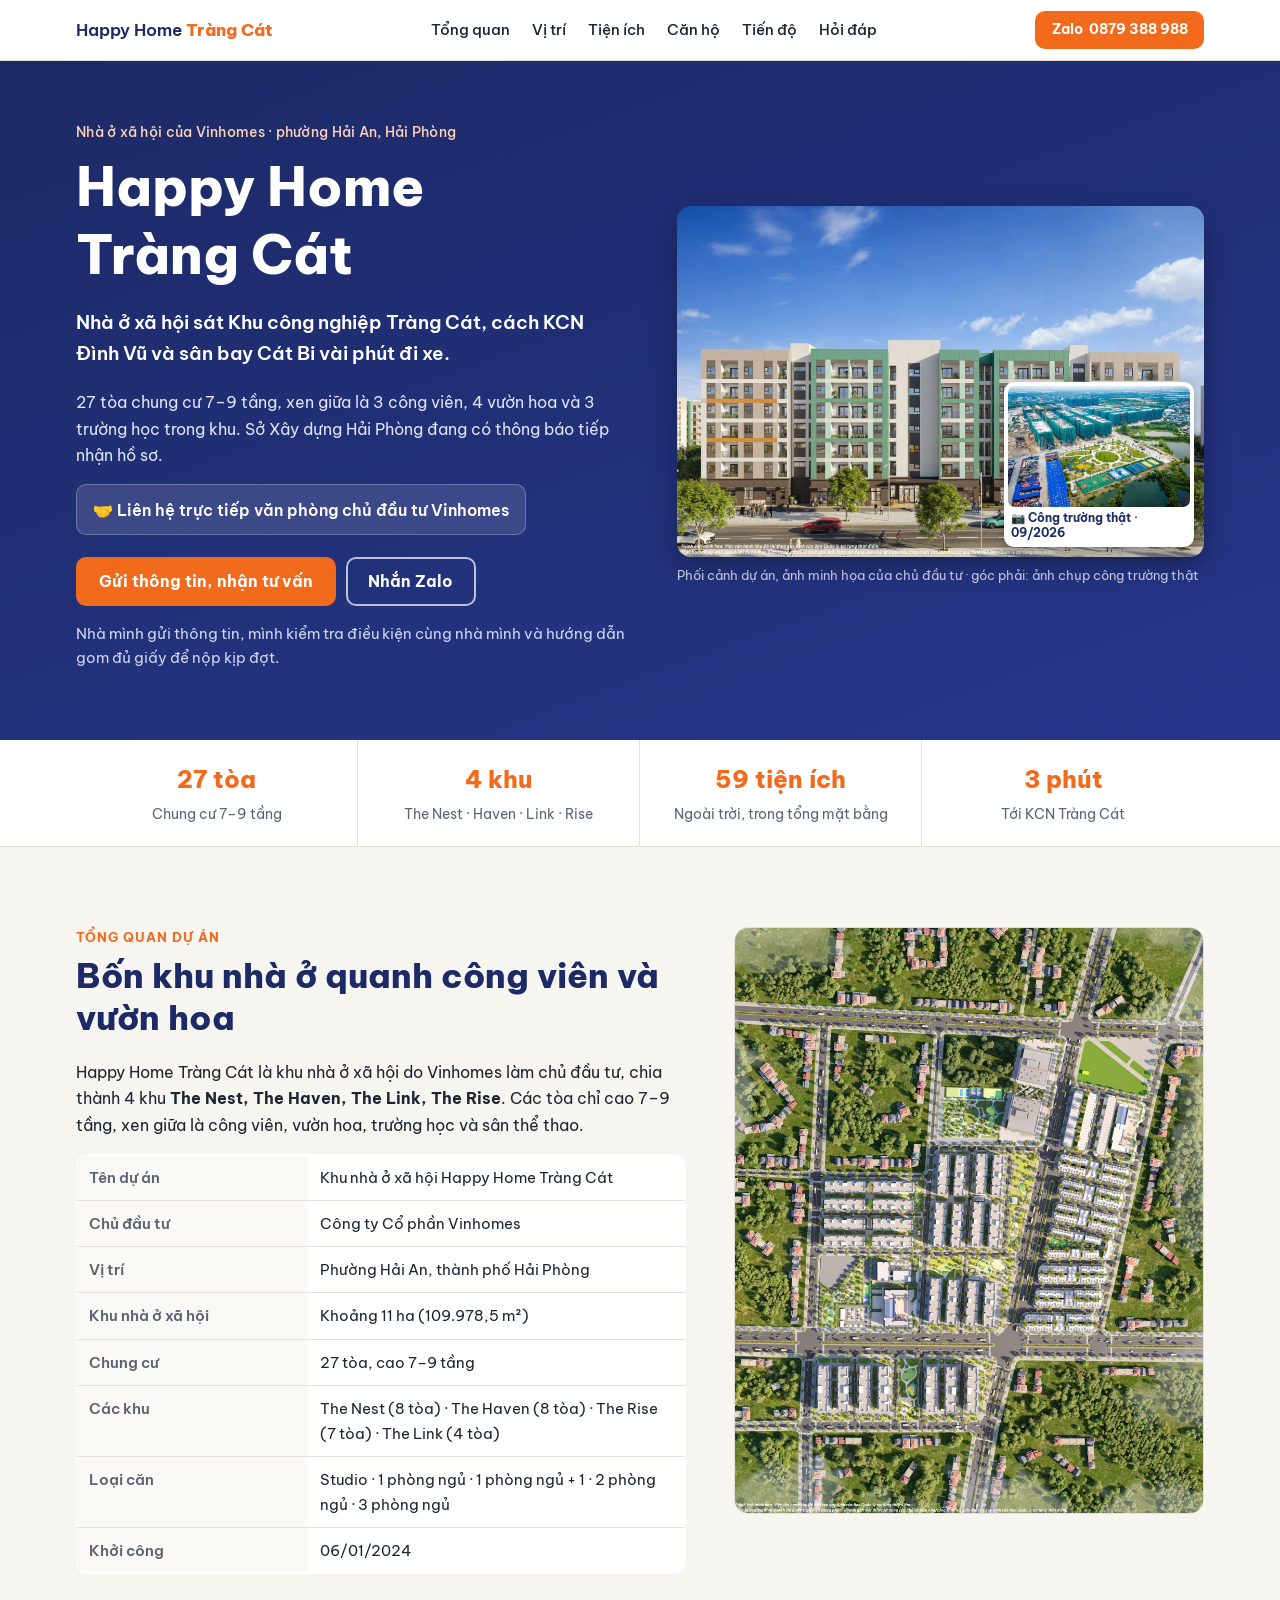
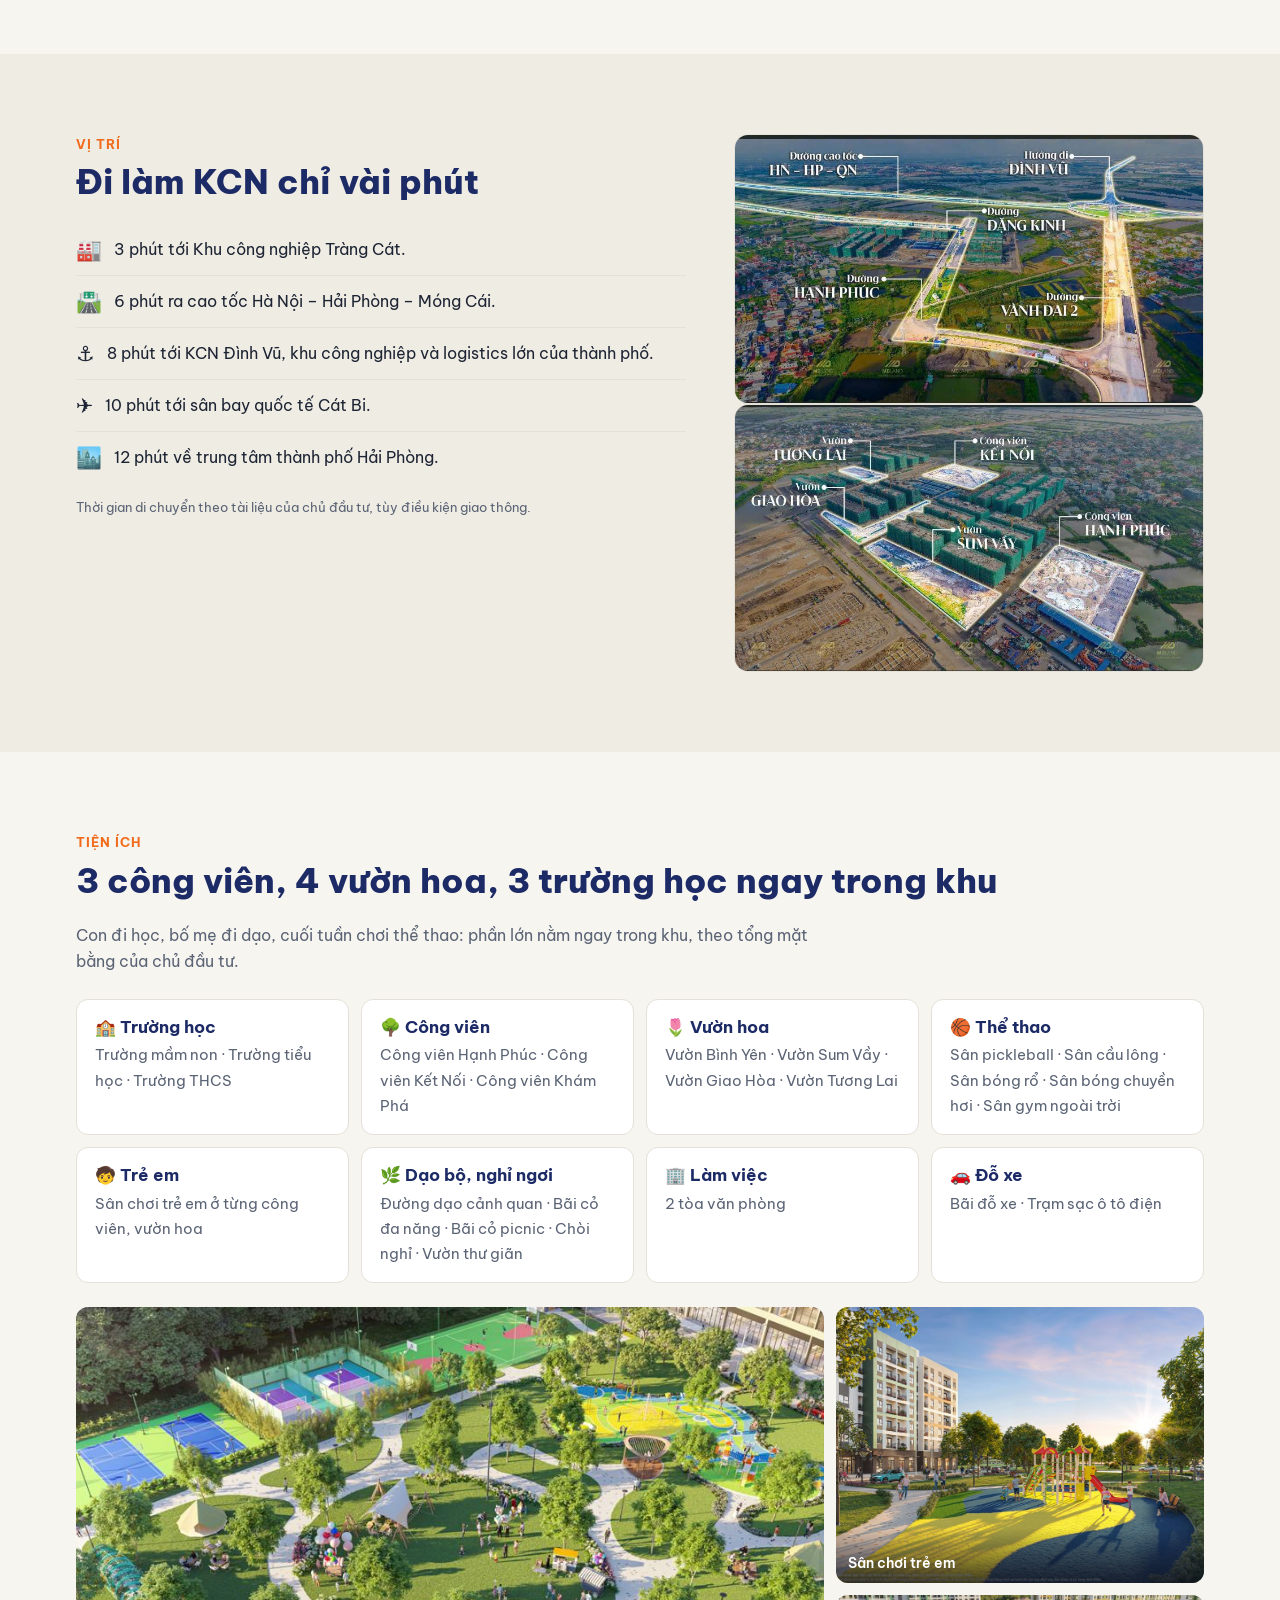
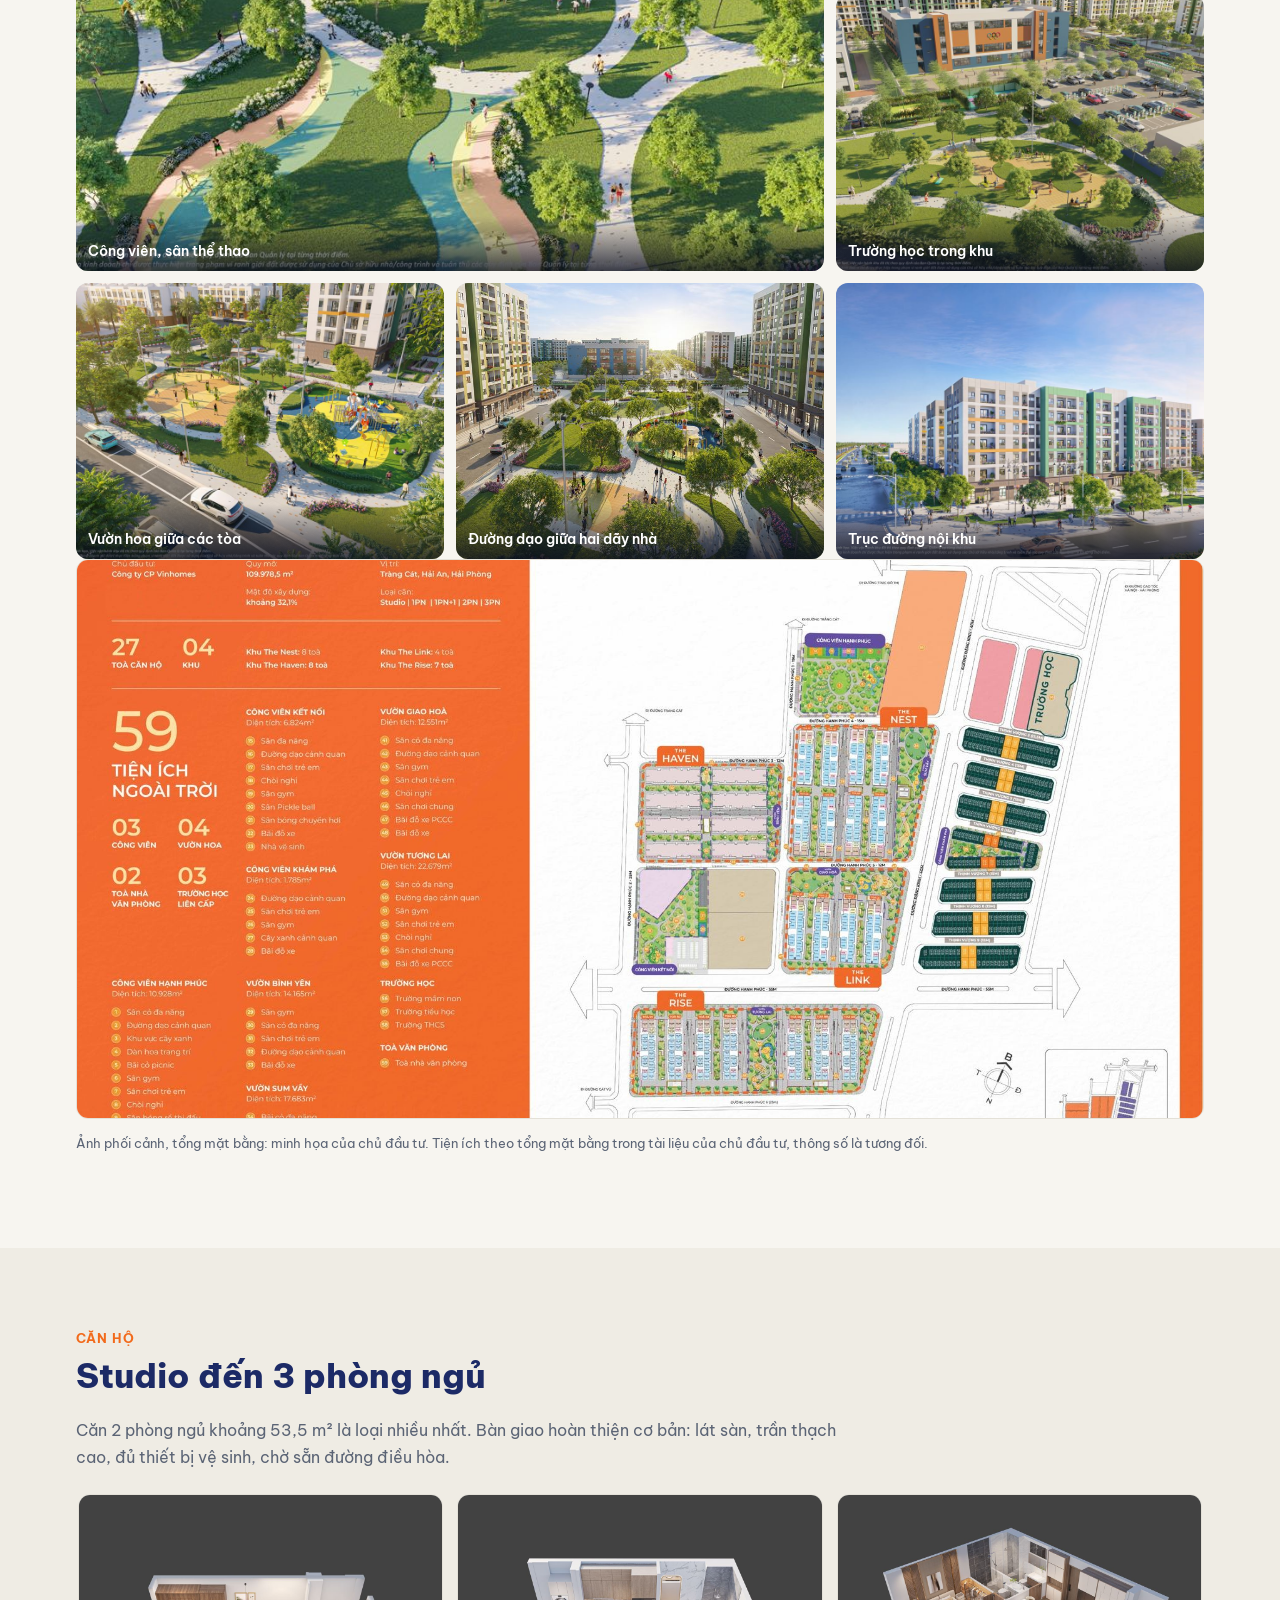
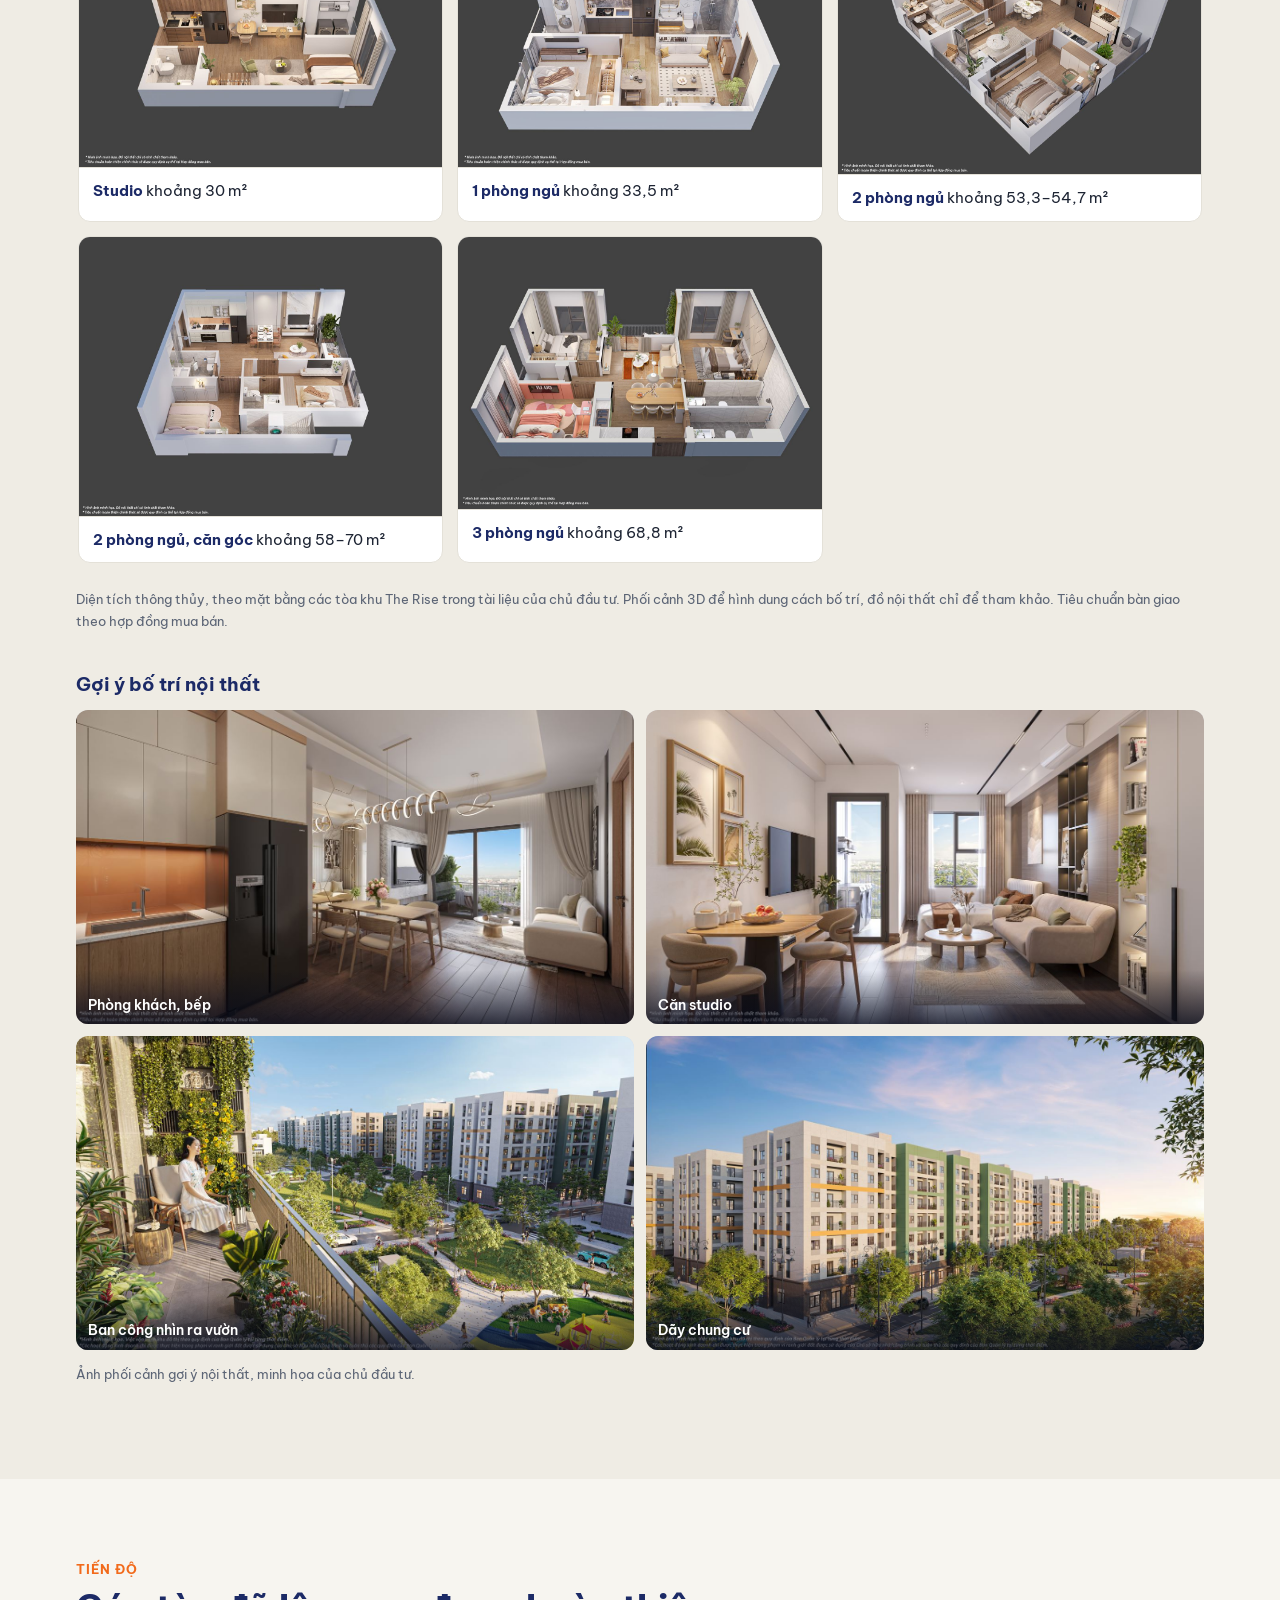
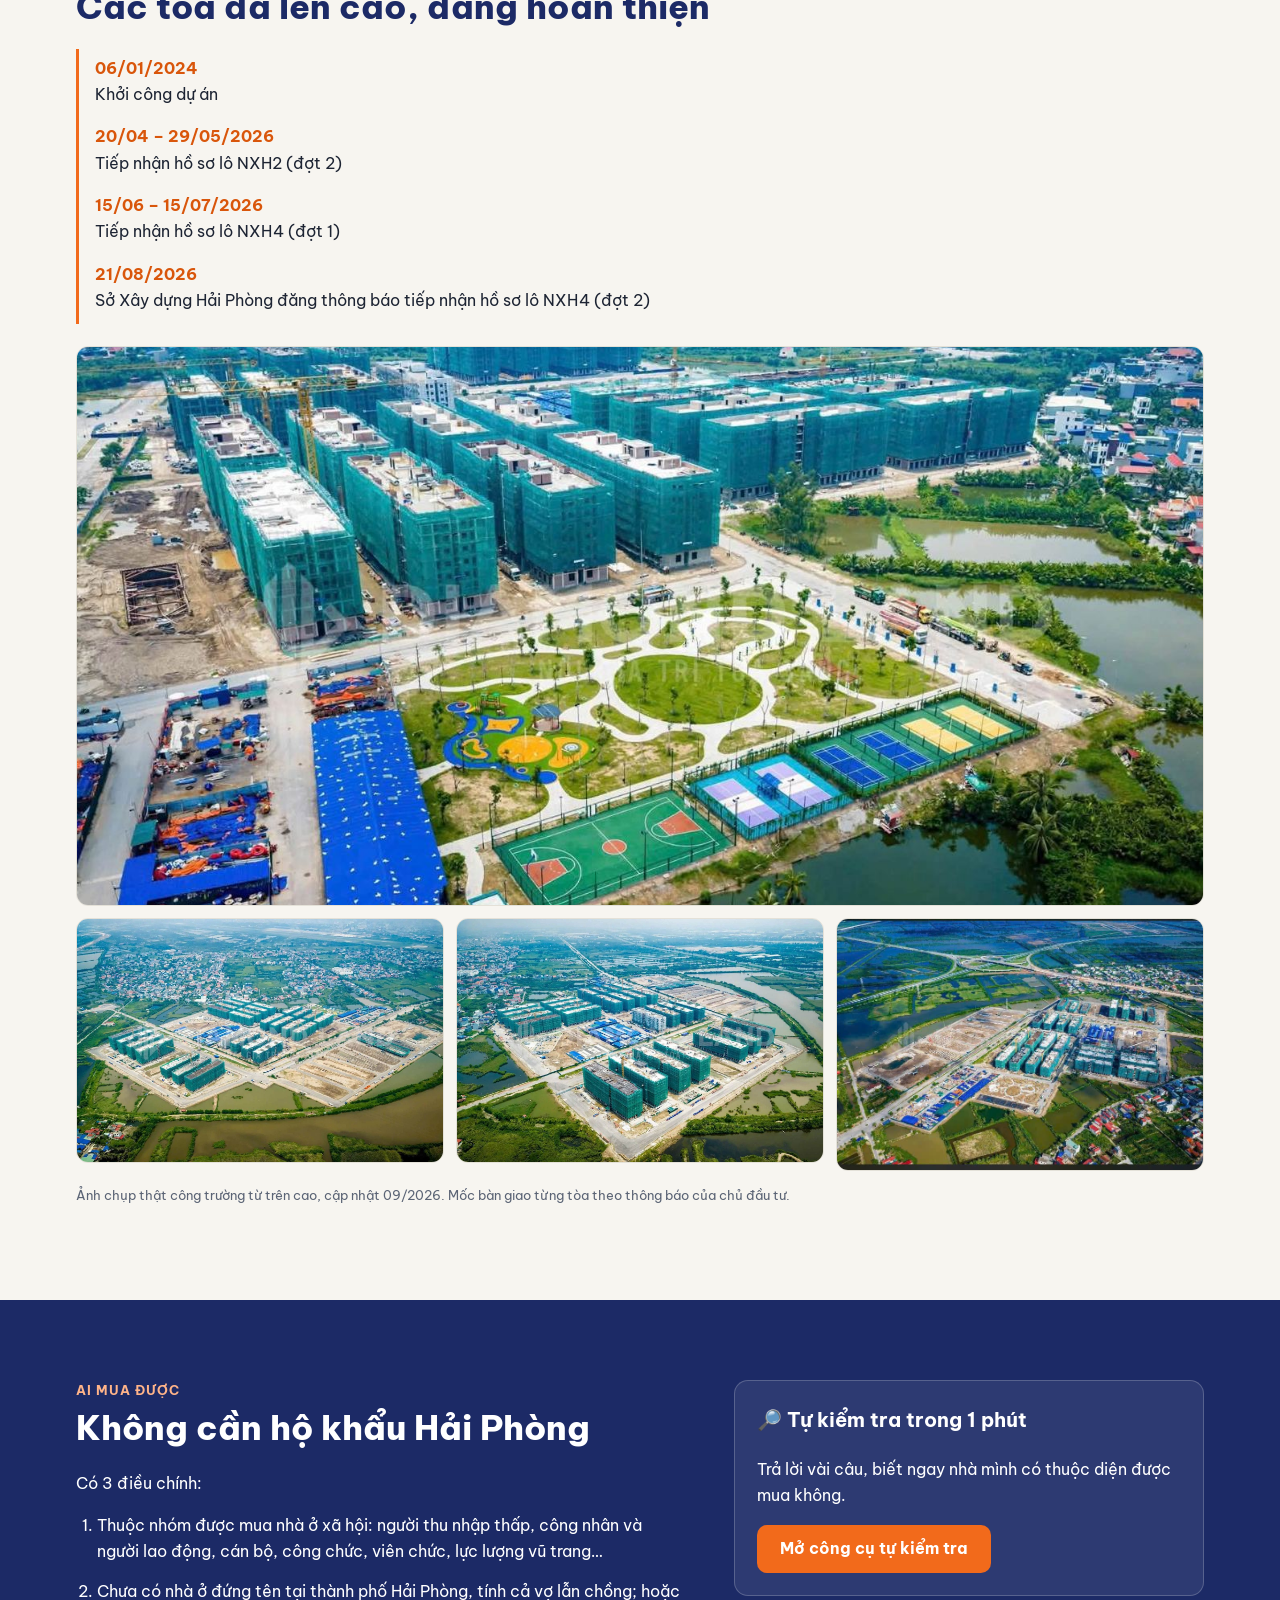
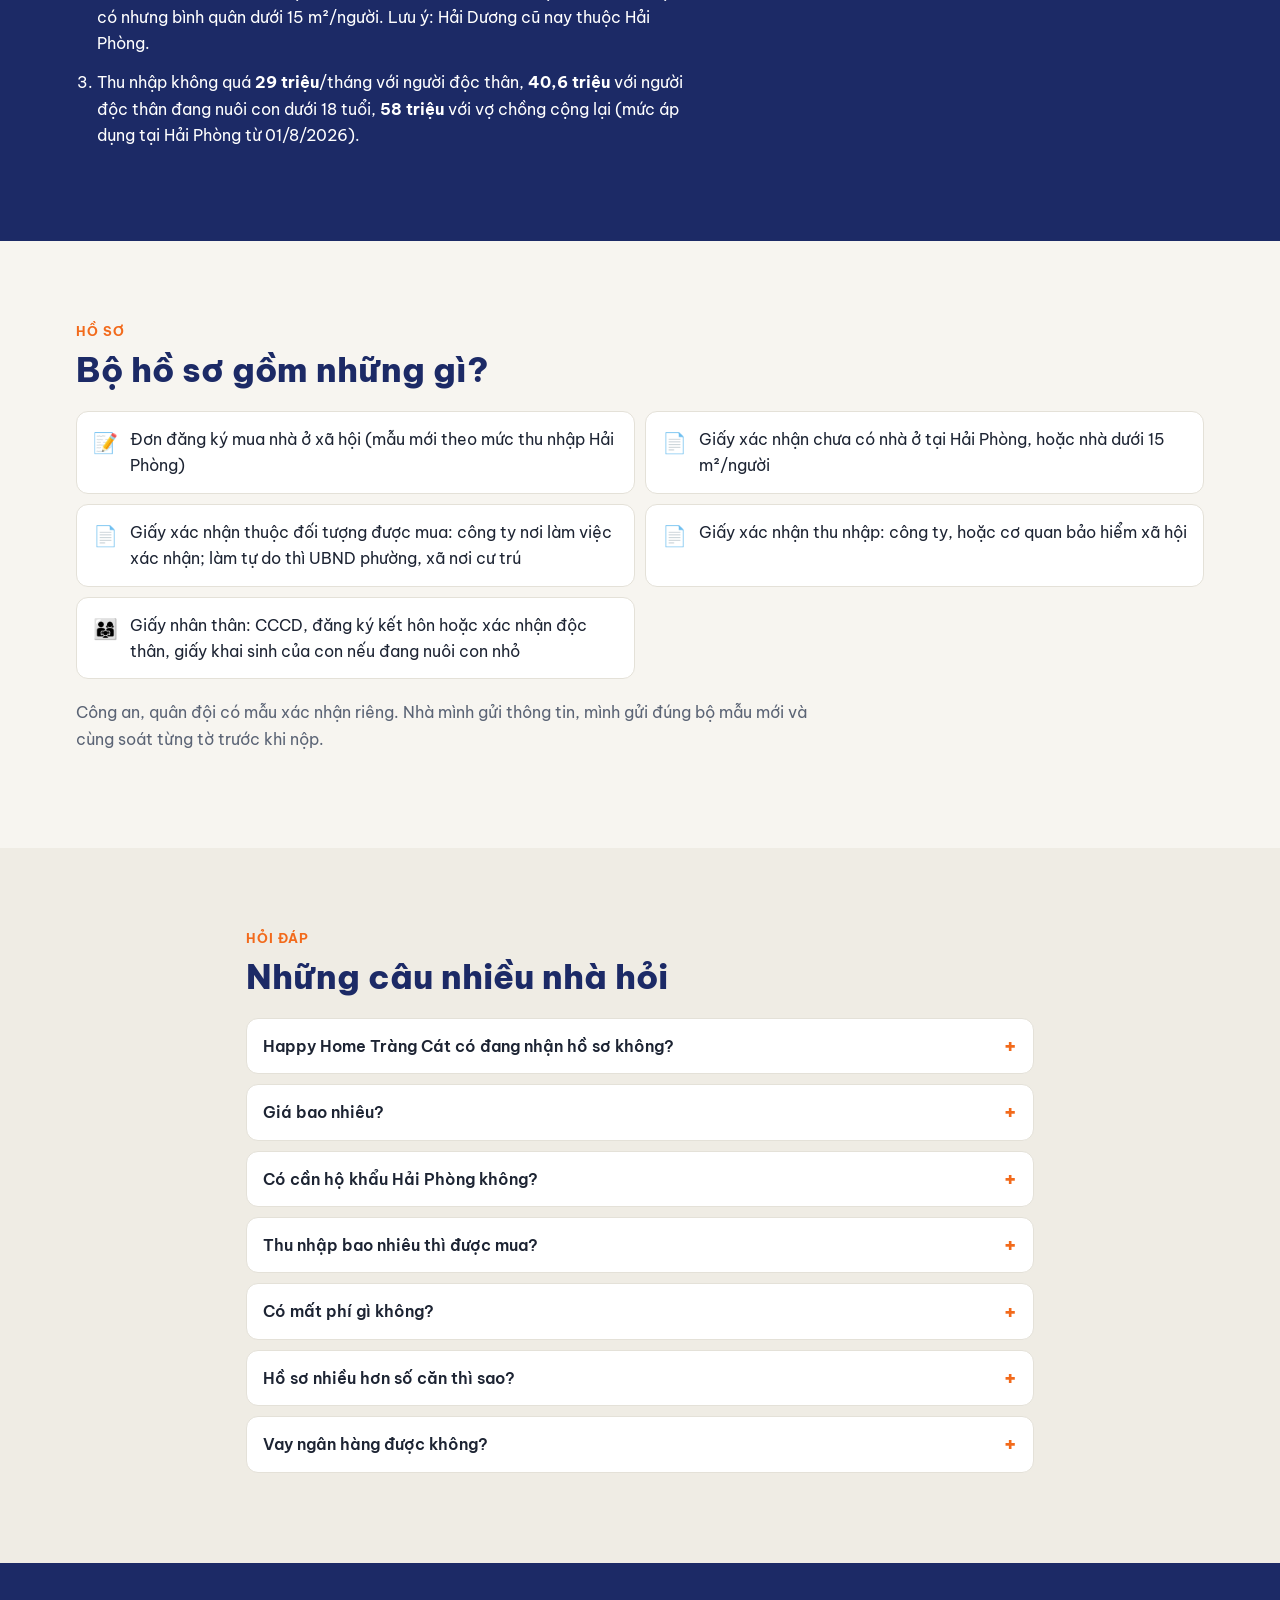
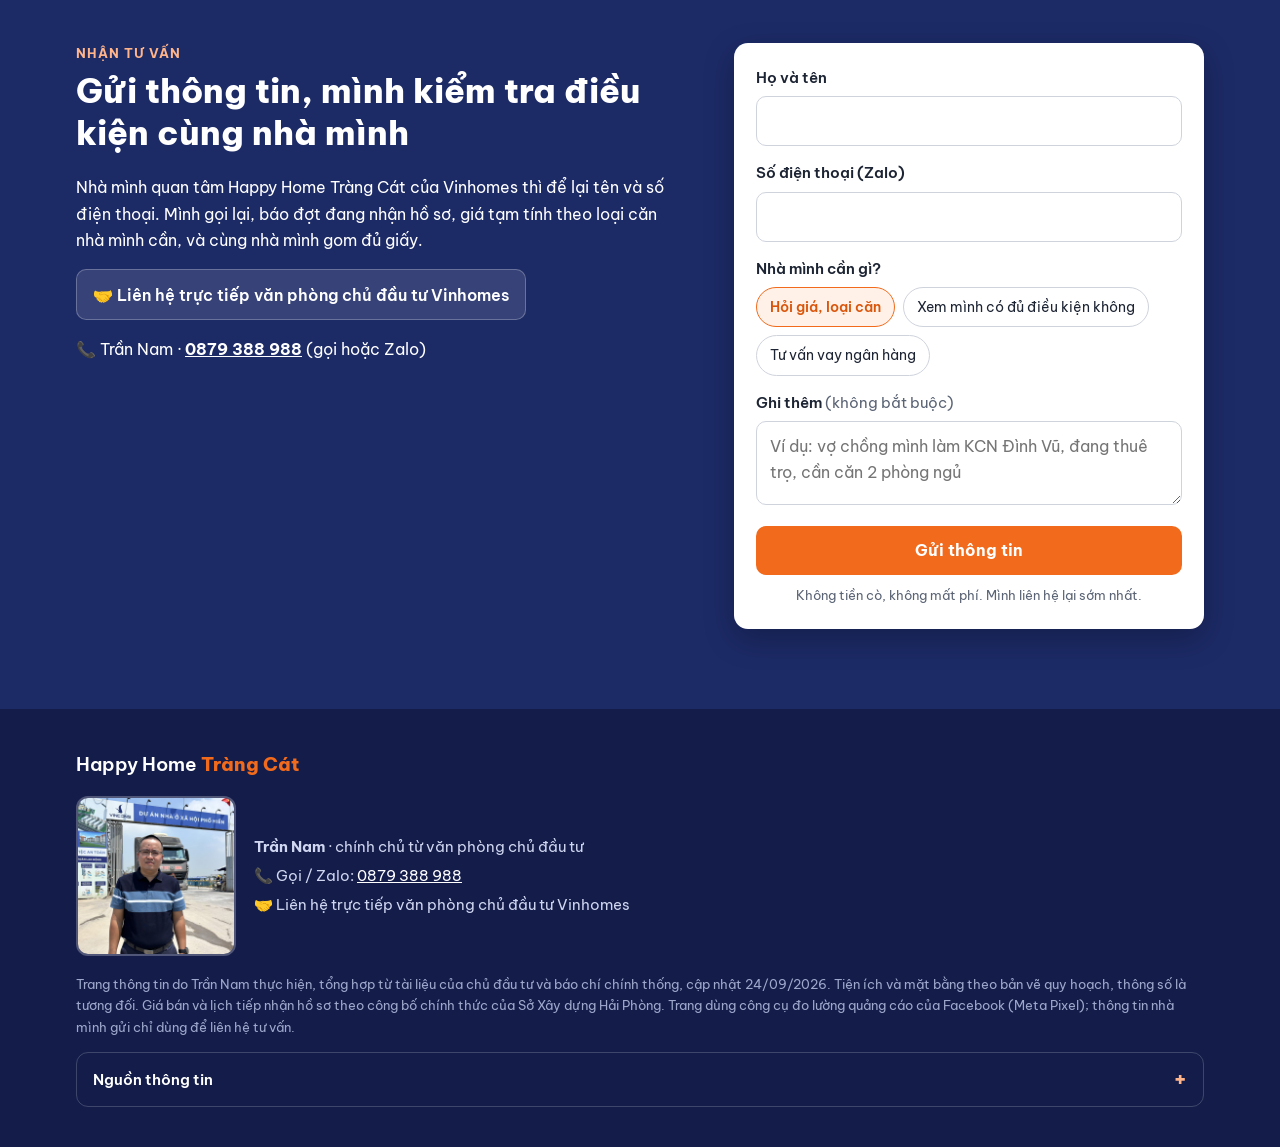
==== index.html @ 4e224b99 "Trang Happy Home Tràng Cát Co-Authored-By: Claude Opus 5.5 <noreply@anthropic.com>" ====
<!DOCTYPE html>
<html lang="vi">
<head>
<meta charset="UTF-8">
<meta name="viewport" content="width=device-width, initial-scale=1, viewport-fit=cover">
<title>Happy Home Tràng Cát – Nhà ở xã hội Vinhomes tại Hải Phòng</title>
<meta name="description" content="Happy Home Tràng Cát của Vinhomes: nhà ở xã hội tại phường Hải An, Hải Phòng, 27 tòa 7–9 tầng, 3 công viên, 4 vườn hoa, 3 trường học trong khu. Sở Xây dựng Hải Phòng đang có thông báo tiếp nhận hồ sơ. Không tiền cò, không mất phí.">
<link rel="canonical" href="https://trangcathappyhome.com/">
<meta property="og:type" content="website">
<meta property="og:url" content="https://trangcathappyhome.com/">
<meta property="og:title" content="Happy Home Tràng Cát – Nhà ở xã hội Vinhomes tại Hải Phòng">
<meta property="og:description" content="27 tòa 7–9 tầng, 3 công viên, 4 vườn hoa, 3 trường học trong khu. Liên hệ trực tiếp văn phòng chủ đầu tư Vinhomes: không tiền cò, không mất phí.">
<meta property="og:image" content="https://trangcathappyhome.com/img/chia-se.jpg">
<meta property="og:locale" content="vi_VN">
<meta name="theme-color" content="#1c2a66">
<link rel="icon" href="data:image/svg+xml,%3Csvg xmlns='http://www.w3.org/2000/svg' viewBox='0 0 32 32'%3E%3Crect width='32' height='32' rx='7' fill='%231c2a66'/%3E%3Cpath d='M16 6 5 15h3v10h6v-6h4v6h6V15h3z' fill='%23f26a1b'/%3E%3C/svg%3E">
<link rel="preconnect" href="https://fonts.googleapis.com">
<link rel="preconnect" href="https://fonts.gstatic.com" crossorigin>
<link href="https://fonts.googleapis.com/css2?family=Be+Vietnam+Pro:wght@400;500;600;700;800&display=swap" rel="stylesheet">
<link rel="stylesheet" href="style.css">
<script type="application/ld+json">{"@context": "https://schema.org", "@type": "WebSite", "@id": "https://trangcathappyhome.com/#web", "url": "https://trangcathappyhome.com/", "name": "Happy Home Tràng Cát", "alternateName": ["trangcathappyhome.com", "Nhà ở xã hội Tràng Cát Vinhomes"], "inLanguage": "vi-VN"}</script>
<script type="application/ld+json">{"@context": "https://schema.org", "@type": "ApartmentComplex", "@id": "https://trangcathappyhome.com/#du-an", "name": "Happy Home Tràng Cát", "description": "Khu nhà ở xã hội của Vinhomes tại phường Hải An, Hải Phòng: 27 tòa chung cư 7–9 tầng chia 4 khu The Nest, The Haven, The Link, The Rise; 3 công viên, 4 vườn hoa, 3 trường học trong khu.", "url": "https://trangcathappyhome.com/", "image": "https://trangcathappyhome.com/img/pc-toa-nha.jpg", "address": {"@type": "PostalAddress", "addressLocality": "Phường Hải An", "addressRegion": "Hải Phòng", "addressCountry": "VN"}}</script>
<script type="application/ld+json">{"@context": "https://schema.org", "@type": "FAQPage", "mainEntity": [{"@type": "Question", "name": "Happy Home Tràng Cát có đang nhận hồ sơ không?", "acceptedAnswer": {"@type": "Answer", "text": "Sở Xây dựng Hải Phòng đã đăng thông báo tiếp nhận hồ sơ mua nhà ở xã hội tại lô đất NXH4 (đợt 2) ngày 21/08/2026. Hạn nộp và số căn của từng đợt thay đổi theo thời gian, nhà mình nhắn mình để biết đợt đang mở còn nhận không, mình báo đúng theo thông tin mới nhất."}}, {"@type": "Question", "name": "Giá bao nhiêu?", "acceptedAnswer": {"@type": "Answer", "text": "Giá nhà ở xã hội là giá tạm tính theo từng đợt, khác nhau theo loại căn và diện tích. Mình không đăng giá lên mạng vì mỗi đợt một khác, dễ gây hiểu nhầm. Nhà mình để lại số điện thoại, mình gọi báo giá tạm tính đúng loại căn nhà mình cần."}}, {"@type": "Question", "name": "Có cần hộ khẩu Hải Phòng không?", "acceptedAnswer": {"@type": "Answer", "text": "Không cần. Điều được xét là nhà mình chưa có nhà ở đứng tên tại thành phố Hải Phòng (tính cả vợ lẫn chồng), đúng nhóm được mua và thu nhập không vượt mức. Lưu ý: Hải Dương cũ đã nhập vào Hải Phòng, nên nhà đứng tên ở Hải Dương cũ cũng tính là nhà tại Hải Phòng."}}, {"@type": "Question", "name": "Thu nhập bao nhiêu thì được mua?", "acceptedAnswer": {"@type": "Answer", "text": "Tại Hải Phòng, từ 01/8/2026: độc thân không quá 29 triệu/tháng, độc thân đang nuôi con dưới 18 tuổi không quá 40,6 triệu/tháng, vợ chồng cộng lại không quá 58 triệu/tháng."}}, {"@type": "Question", "name": "Có mất phí gì không?", "acceptedAnswer": {"@type": "Answer", "text": "Không. Nhà mình liên hệ trực tiếp văn phòng chủ đầu tư Vinhomes: không tiền cò, không mất phí. Mình hỗ trợ thủ tục không thu phí, không giữ giấy gốc của ai. Mua nhà ở xã hội không có khoản tiền nào để được ưu tiên, ai thu tiền kiểu đó nhà mình tránh xa."}}, {"@type": "Question", "name": "Hồ sơ nhiều hơn số căn thì sao?", "acceptedAnswer": {"@type": "Answer", "text": "Hồ sơ hợp lệ nộp khi căn còn thì được xét mua theo quy định; chỉ bốc thăm khi hồ sơ hợp lệ nhiều hơn số căn của đợt. Vì vậy nhà nào gom đủ giấy sớm thì chủ động hơn, không bao giờ thiệt."}}, {"@type": "Question", "name": "Vay ngân hàng được không?", "acceptedAnswer": {"@type": "Answer", "text": "Được. Khi đã ký hợp đồng mua, nhà mình vay được Ngân hàng Chính sách xã hội tối đa 80% giá trị hợp đồng, thời hạn tối đa 25 năm. Mình hướng dẫn cả phần vay khi nhà mình cần."}}]}</script>
</head>
<body>

<header class="dau">
  <div class="khung dau-trong">
    <a href="#" class="ten-trang">Happy Home <b>Tràng Cát</b></a>
    <nav class="menu" aria-label="Mục lục">
      <a href="#tong-quan">Tổng quan</a>
      <a href="#vi-tri">Vị trí</a>
      <a href="#tien-ich">Tiện ích</a>
      <a href="#can-ho">Căn hộ</a>
      <a href="#tien-do">Tiến độ</a>
      <a href="#hoi-dap">Hỏi đáp</a>
    </nav>
    <a class="nut nut-zalo nho" href="https://zalo.me/0879388988" target="_blank" rel="noopener">Zalo<span class="so-dt"> 0879 388 988</span></a>
  </div>
</header>

<main>

<!-- ── MỞ ───────────────────────────────────────── -->
<section class="mo">
  <div class="khung mo-trong">
    <div class="mo-chu">
      <p class="nhan">Nhà ở xã hội của Vinhomes · phường Hải An, Hải Phòng</p>
      <h1>Happy Home <span class="dong">Tràng Cát</span></h1>
      <p class="mo-moc">Nhà ở xã hội sát Khu công nghiệp Tràng Cát, cách KCN Đình Vũ và sân bay Cát Bi vài phút đi xe.</p>
      <p class="mo-phu">27 tòa chung cư 7–9 tầng, xen giữa là 3 công viên, 4 vườn hoa và 3 trường học trong khu. Sở Xây dựng Hải Phòng đang có thông báo tiếp nhận hồ sơ.</p>
      <p class="uy-tin">🤝 Liên hệ trực tiếp văn phòng chủ đầu tư Vinhomes</p>
      <div class="mo-nut">
        <a class="nut nut-cam" href="#dang-ky">Gửi thông tin, nhận tư vấn</a>
        <a class="nut nut-vien" href="https://zalo.me/0879388988" target="_blank" rel="noopener">Nhắn Zalo</a>
      </div>
      <p class="mo-nho">Nhà mình gửi thông tin, mình kiểm tra điều kiện cùng nhà mình và hướng dẫn gom đủ giấy để nộp kịp đợt.</p>
    </div>
    <figure class="mo-anh">
      <div class="mo-khung-anh">
        <img src="img/pc-toa-nha.jpg" width="1600" height="1066" alt="Phối cảnh các tòa chung cư Happy Home Tràng Cát" fetchpriority="high">
        <a class="anh-that" href="#tien-do">
          <img src="img/flycam-1.jpg" width="1400" height="932" alt="Công trường Happy Home Tràng Cát nhìn từ trên cao">
          <span>📷 Công trường thật · 09/2026</span>
        </a>
      </div>
      <figcaption>Phối cảnh dự án, ảnh minh họa của chủ đầu tư · góc phải: ảnh chụp công trường thật</figcaption>
    </figure>
  </div>
</section>

<!-- ── SỐ NHANH ─────────────────────────────────── -->
<section class="so-nhanh" aria-label="Số liệu chính">
  <div class="khung luoi-so">
    <div class="o-so"><b>27 tòa</b><span>Chung cư 7–9 tầng</span></div>
    <div class="o-so"><b>4 khu</b><span>The Nest · Haven · Link · Rise</span></div>
    <div class="o-so"><b>59 tiện ích</b><span>Ngoài trời, trong tổng mặt bằng</span></div>
    <div class="o-so"><b>3 phút</b><span>Tới KCN Tràng Cát</span></div>
  </div>
</section>

<!-- ── TỔNG QUAN ────────────────────────────────── -->
<section id="tong-quan" class="khuc">
  <div class="khung hai-cot">
    <div>
      <p class="nhan-khuc">Tổng quan dự án</p>
      <h2>Bốn khu nhà ở quanh công viên và vườn hoa</h2>
      <p>Happy Home Tràng Cát là khu nhà ở xã hội do Vinhomes làm chủ đầu tư, chia thành 4 khu <b>The Nest, The Haven, The Link, The Rise</b>. Các tòa chỉ cao 7–9 tầng, xen giữa là công viên, vườn hoa, trường học và sân thể thao.</p>
      <table class="bang">
        <tr><th>Tên dự án</th><td>Khu nhà ở xã hội Happy Home Tràng Cát</td></tr>
        <tr><th>Chủ đầu tư</th><td>Công ty Cổ phần Vinhomes</td></tr>
        <tr><th>Vị trí</th><td>Phường Hải An, thành phố Hải Phòng</td></tr>
        <tr><th>Khu nhà ở xã hội</th><td>Khoảng 11 ha (109.978,5 m²)</td></tr>
        <tr><th>Chung cư</th><td>27 tòa, cao 7–9 tầng</td></tr>
        <tr><th>Các khu</th><td>The Nest (8 tòa) · The Haven (8 tòa) · The Rise (7 tòa) · The Link (4 tòa)</td></tr>
        <tr><th>Loại căn</th><td>Studio · 1 phòng ngủ · 1 phòng ngủ + 1 · 2 phòng ngủ · 3 phòng ngủ</td></tr>
        <tr><th>Khởi công</th><td>06/01/2024</td></tr>
      </table>
    </div>
    <figure class="anh-don">
      <a href="img/pc-tong-the.jpg" class="mo-lon"><img src="img/pc-tong-the.jpg" width="900" height="1125" loading="lazy" alt="Phối cảnh tổng thể Happy Home Tràng Cát nhìn từ trên cao"></a>
    </figure>
  </div>
</section>

<!-- ── VỊ TRÍ ───────────────────────────────────── -->
<section id="vi-tri" class="khuc nen-nhat">
  <div class="khung hai-cot dao">
    <div>
      <p class="nhan-khuc">Vị trí</p>
      <h2>Đi làm KCN chỉ vài phút</h2>
      <ul class="ds-icon">
        <li><span>🏭</span>3 phút tới Khu công nghiệp Tràng Cát.</li>
        <li><span>🛣️</span>6 phút ra cao tốc Hà Nội – Hải Phòng – Móng Cái.</li>
        <li><span>⚓</span>8 phút tới KCN Đình Vũ, khu công nghiệp và logistics lớn của thành phố.</li>
        <li><span>✈️</span>10 phút tới sân bay quốc tế Cát Bi.</li>
        <li><span>🏙️</span>12 phút về trung tâm thành phố Hải Phòng.</li>
      </ul>
      <p class="chu-thich">Thời gian di chuyển theo tài liệu của chủ đầu tư, tùy điều kiện giao thông.</p>
    </div>
    <figure class="anh-don">
      <a href="img/vi-tri-duong.jpg" class="mo-lon"><img src="img/vi-tri-duong.jpg" width="828" height="475" loading="lazy" alt="Các trục đường kết nối dự án: cao tốc Hà Nội – Hải Phòng – Quảng Ninh, hướng đi Đình Vũ, đường Đằng Kinh"></a>
      <a href="img/vi-tri-tien-ich.jpg" class="mo-lon"><img src="img/vi-tri-tien-ich.jpg" width="828" height="471" loading="lazy" alt="Vị trí các công viên, vườn hoa trong dự án trên ảnh chụp thật từ trên cao"></a>
    </figure>
  </div>
</section>

<!-- ── TIỆN ÍCH ─────────────────────────────────── -->
<section id="tien-ich" class="khuc">
  <div class="khung">
    <p class="nhan-khuc">Tiện ích</p>
    <h2>3 công viên, 4 vườn hoa, 3 trường học ngay trong khu</h2>
    <p class="dan">Con đi học, bố mẹ đi dạo, cuối tuần chơi thể thao: phần lớn nằm ngay trong khu, theo tổng mặt bằng của chủ đầu tư.</p>
    <div class="luoi-tien-ich">
      <div class="the"><h3>🏫 Trường học</h3><p>Trường mầm non · Trường tiểu học · Trường THCS</p></div>
      <div class="the"><h3>🌳 Công viên</h3><p>Công viên Hạnh Phúc · Công viên Kết Nối · Công viên Khám Phá</p></div>
      <div class="the"><h3>🌷 Vườn hoa</h3><p>Vườn Bình Yên · Vườn Sum Vầy · Vườn Giao Hòa · Vườn Tương Lai</p></div>
      <div class="the"><h3>🏀 Thể thao</h3><p>Sân pickleball · Sân cầu lông · Sân bóng rổ · Sân bóng chuyền hơi · Sân gym ngoài trời</p></div>
      <div class="the"><h3>🧒 Trẻ em</h3><p>Sân chơi trẻ em ở từng công viên, vườn hoa</p></div>
      <div class="the"><h3>🌿 Dạo bộ, nghỉ ngơi</h3><p>Đường dạo cảnh quan · Bãi cỏ đa năng · Bãi cỏ picnic · Chòi nghỉ · Vườn thư giãn</p></div>
      <div class="the"><h3>🏢 Làm việc</h3><p>2 tòa văn phòng</p></div>
      <div class="the"><h3>🚗 Đỗ xe</h3><p>Bãi đỗ xe · Trạm sạc ô tô điện</p></div>
    </div>
    <div class="khung-anh">
      <a href="img/pc-cong-vien.jpg" class="mo-lon lon"><img src="img/pc-cong-vien.jpg" width="960" height="637" loading="lazy" alt="Phối cảnh công viên có sân pickleball, sân bóng rổ và đường dạo"><span>Công viên, sân thể thao</span></a>
      <a href="img/pc-san-choi.jpg" class="mo-lon"><img src="img/pc-san-choi.jpg" width="960" height="685" loading="lazy" alt="Phối cảnh sân chơi trẻ em cạnh các tòa nhà"><span>Sân chơi trẻ em</span></a>
      <a href="img/pc-truong-hoc.jpg" class="mo-lon"><img src="img/pc-truong-hoc.jpg" width="960" height="640" loading="lazy" alt="Phối cảnh trường học và vườn hoa trong khu"><span>Trường học trong khu</span></a>
      <a href="img/pc-vuon-hoa.jpg" class="mo-lon"><img src="img/pc-vuon-hoa.jpg" width="960" height="640" loading="lazy" alt="Phối cảnh vườn hoa và sân chơi giữa các tòa"><span>Vườn hoa giữa các tòa</span></a>
      <a href="img/pc-duong-dao.jpg" class="mo-lon"><img src="img/pc-duong-dao.jpg" width="720" height="900" loading="lazy" alt="Phối cảnh đường dạo cảnh quan giữa hai dãy nhà"><span>Đường dạo giữa hai dãy nhà</span></a>
      <a href="img/pc-truc-duong.jpg" class="mo-lon"><img src="img/pc-truc-duong.jpg" width="960" height="640" loading="lazy" alt="Phối cảnh trục đường nội khu và các tòa chung cư"><span>Trục đường nội khu</span></a>
    </div>
    <a href="img/tong-mat-bang.jpg" class="mo-lon anh-rong" style="margin-top:12px"><img src="img/tong-mat-bang.jpg" width="1800" height="1273" loading="lazy" alt="Tổng mặt bằng Khu Hạnh Phúc, Happy Home Tràng Cát, 59 tiện ích ngoài trời"></a>
    <p class="chu-thich">Ảnh phối cảnh, tổng mặt bằng: minh họa của chủ đầu tư. Tiện ích theo tổng mặt bằng trong tài liệu của chủ đầu tư, thông số là tương đối.</p>
  </div>
</section>

<!-- ── CĂN HỘ ───────────────────────────────────── -->
<section id="can-ho" class="khuc nen-nhat">
  <div class="khung">
    <p class="nhan-khuc">Căn hộ</p>
    <h2>Studio đến 3 phòng ngủ</h2>
    <p class="dan">Căn 2 phòng ngủ khoảng 53,5 m² là loại nhiều nhất. Bàn giao hoàn thiện cơ bản: lát sàn, trần thạch cao, đủ thiết bị vệ sinh, chờ sẵn đường điều hòa.</p>
    <div class="luoi-can">
      <figure><a href="img/mb3d-studio.jpg" class="mo-lon"><img src="img/mb3d-studio.jpg" width="1200" height="900" loading="lazy" alt="Phối cảnh 3D căn studio"></a><figcaption><b>Studio</b> khoảng 30 m²</figcaption></figure>
      <figure><a href="img/mb3d-1pn.jpg" class="mo-lon"><img src="img/mb3d-1pn.jpg" width="1200" height="900" loading="lazy" alt="Phối cảnh 3D căn 1 phòng ngủ"></a><figcaption><b>1 phòng ngủ</b> khoảng 33,5 m²</figcaption></figure>
      <figure><a href="img/mb3d-2pn.jpg" class="mo-lon"><img src="img/mb3d-2pn.jpg" width="1200" height="923" loading="lazy" alt="Phối cảnh 3D căn 2 phòng ngủ"></a><figcaption><b>2 phòng ngủ</b> khoảng 53,3–54,7 m²</figcaption></figure>
      <figure><a href="img/mb3d-2pn-goc.jpg" class="mo-lon"><img src="img/mb3d-2pn-goc.jpg" width="1200" height="923" loading="lazy" alt="Phối cảnh 3D căn góc 2 phòng ngủ"></a><figcaption><b>2 phòng ngủ, căn góc</b> khoảng 58–70 m²</figcaption></figure>
      <figure><a href="img/mb3d-3pn.jpg" class="mo-lon"><img src="img/mb3d-3pn.jpg" width="1200" height="900" loading="lazy" alt="Phối cảnh 3D căn 3 phòng ngủ"></a><figcaption><b>3 phòng ngủ</b> khoảng 68,8 m²</figcaption></figure>
    </div>
    <p class="chu-thich">Diện tích thông thủy, theo mặt bằng các tòa khu The Rise trong tài liệu của chủ đầu tư. Phối cảnh 3D để hình dung cách bố trí, đồ nội thất chỉ để tham khảo. Tiêu chuẩn bàn giao theo hợp đồng mua bán.</p>

    <h3 class="tieu-de-phu">Gợi ý bố trí nội thất</h3>
    <div class="luoi-noi-that">
      <a href="img/nt-phong-khach.jpg" class="mo-lon"><img src="img/nt-phong-khach.jpg" width="1200" height="675" loading="lazy" alt="Phối cảnh gợi ý nội thất phòng khách và bếp"><span>Phòng khách, bếp</span></a>
      <a href="img/nt-studio.jpg" class="mo-lon"><img src="img/nt-studio.jpg" width="1200" height="675" loading="lazy" alt="Phối cảnh gợi ý nội thất căn studio"><span>Căn studio</span></a>
      <a href="img/pc-ban-cong.jpg" class="mo-lon"><img src="img/pc-ban-cong.jpg" width="1400" height="788" loading="lazy" alt="Phối cảnh ban công nhìn ra vườn hoa"><span>Ban công nhìn ra vườn</span></a>
      <a href="img/pc-day-nha.jpg" class="mo-lon"><img src="img/pc-day-nha.jpg" width="1400" height="788" loading="lazy" alt="Phối cảnh dãy chung cư 7–9 tầng"><span>Dãy chung cư</span></a>
    </div>
    <p class="chu-thich">Ảnh phối cảnh gợi ý nội thất, minh họa của chủ đầu tư.</p>
  </div>
</section>

<!-- ── TIẾN ĐỘ ──────────────────────────────────── -->
<section id="tien-do" class="khuc">
  <div class="khung">
    <p class="nhan-khuc">Tiến độ</p>
    <h2>Các tòa đã lên cao, đang hoàn thiện</h2>
    <ul class="moc">
      <li><b>06/01/2024</b>Khởi công dự án</li>
      <li><b>20/04 – 29/05/2026</b>Tiếp nhận hồ sơ lô NXH2 (đợt 2)</li>
      <li><b>15/06 – 15/07/2026</b>Tiếp nhận hồ sơ lô NXH4 (đợt 1)</li>
      <li><b>21/08/2026</b>Sở Xây dựng Hải Phòng đăng thông báo tiếp nhận hồ sơ lô NXH4 (đợt 2)</li>
    </ul>
    <a href="img/flycam-1.jpg" class="mo-lon anh-rong"><img src="img/flycam-1.jpg" width="1400" height="932" loading="lazy" alt="Công trường Happy Home Tràng Cát nhìn từ trên cao, công viên và sân thể thao đã làm xong"></a>
    <div class="luoi-anh ngang">
      <a href="img/flycam-2.jpg" class="mo-lon"><img src="img/flycam-2.jpg" width="1400" height="932" loading="lazy" alt="Các tòa chung cư Happy Home Tràng Cát đang hoàn thiện"></a>
      <a href="img/flycam-3.jpg" class="mo-lon"><img src="img/flycam-3.jpg" width="1400" height="932" loading="lazy" alt="Toàn cảnh công trường Happy Home Tràng Cát từ trên cao"></a>
      <a href="img/flycam-4.jpg" class="mo-lon"><img src="img/flycam-4.jpg" width="828" height="569" loading="lazy" alt="Happy Home Tràng Cát cạnh nút giao đường cao tốc"></a>
    </div>
    <p class="chu-thich">Ảnh chụp thật công trường từ trên cao, cập nhật 09/2026. Mốc bàn giao từng tòa theo thông báo của chủ đầu tư.</p>
  </div>
</section>

<!-- ── AI ĐƯỢC MUA ──────────────────────────────── -->
<section id="ai-duoc-mua" class="khuc nen-xanh">
  <div class="khung hai-cot">
    <div>
      <p class="nhan-khuc sang">Ai mua được</p>
      <h2>Không cần hộ khẩu Hải Phòng</h2>
      <p>Có 3 điều chính:</p>
      <ol class="ds-so">
        <li>Thuộc nhóm được mua nhà ở xã hội: người thu nhập thấp, công nhân và người lao động, cán bộ, công chức, viên chức, lực lượng vũ trang…</li>
        <li>Chưa có nhà ở đứng tên tại thành phố Hải Phòng, tính cả vợ lẫn chồng; hoặc có nhưng bình quân dưới 15 m²/người. Lưu ý: Hải Dương cũ nay thuộc Hải Phòng.</li>
        <li>Thu nhập không quá <b>29 triệu</b>/tháng với người độc thân, <b>40,6 triệu</b> với người độc thân đang nuôi con dưới 18 tuổi, <b>58 triệu</b> với vợ chồng cộng lại (mức áp dụng tại Hải Phòng từ 01/8/2026).</li>
      </ol>
    </div>
    <div class="the-tu-kiem">
      <p class="to">🔎 Tự kiểm tra trong 1 phút</p>
      <p>Trả lời vài câu, biết ngay nhà mình có thuộc diện được mua không.</p>
      <a class="nut nut-cam" href="https://ongchunoxh.com/trang-cat/?nv=nam&amp;n=web-trangcathappyhome" target="_blank" rel="noopener">Mở công cụ tự kiểm tra</a>
    </div>
  </div>
</section>

<!-- ── HỒ SƠ ────────────────────────────────────── -->
<section id="ho-so" class="khuc">
  <div class="khung">
    <p class="nhan-khuc">Hồ sơ</p>
    <h2>Bộ hồ sơ gồm những gì?</h2>
    <ul class="luoi-ho-so">
      <li><span>📝</span>Đơn đăng ký mua nhà ở xã hội (mẫu mới theo mức thu nhập Hải Phòng)</li>
      <li><span>📄</span>Giấy xác nhận chưa có nhà ở tại Hải Phòng, hoặc nhà dưới 15 m²/người</li>
      <li><span>📄</span>Giấy xác nhận thuộc đối tượng được mua: công ty nơi làm việc xác nhận; làm tự do thì UBND phường, xã nơi cư trú</li>
      <li><span>📄</span>Giấy xác nhận thu nhập: công ty, hoặc cơ quan bảo hiểm xã hội</li>
      <li><span>👨‍👩‍👧</span>Giấy nhân thân: CCCD, đăng ký kết hôn hoặc xác nhận độc thân, giấy khai sinh của con nếu đang nuôi con nhỏ</li>
    </ul>
    <p class="dan">Công an, quân đội có mẫu xác nhận riêng. Nhà mình gửi thông tin, mình gửi đúng bộ mẫu mới và cùng soát từng tờ trước khi nộp.</p>
  </div>
</section>

<!-- ── HỎI ĐÁP ──────────────────────────────────── -->
<section id="hoi-dap" class="khuc nen-nhat">
  <div class="khung hep">
    <p class="nhan-khuc">Hỏi đáp</p>
    <h2>Những câu nhiều nhà hỏi</h2>
    <details>
      <summary>Happy Home Tràng Cát có đang nhận hồ sơ không?</summary>
      <p>Sở Xây dựng Hải Phòng đã đăng thông báo tiếp nhận hồ sơ mua nhà ở xã hội tại lô đất NXH4 (đợt 2) ngày 21/08/2026. Hạn nộp và số căn của từng đợt thay đổi theo thời gian, nhà mình nhắn mình để biết đợt đang mở còn nhận không, mình báo đúng theo thông tin mới nhất.</p>
    </details>
    <details>
      <summary>Giá bao nhiêu?</summary>
      <p>Giá nhà ở xã hội là giá tạm tính theo từng đợt, khác nhau theo loại căn và diện tích. Mình không đăng giá lên mạng vì mỗi đợt một khác, dễ gây hiểu nhầm. Nhà mình để lại số điện thoại, mình gọi báo giá tạm tính đúng loại căn nhà mình cần.</p>
    </details>
    <details>
      <summary>Có cần hộ khẩu Hải Phòng không?</summary>
      <p>Không cần. Điều được xét là nhà mình chưa có nhà ở đứng tên tại thành phố Hải Phòng (tính cả vợ lẫn chồng), đúng nhóm được mua và thu nhập không vượt mức. Lưu ý: Hải Dương cũ đã nhập vào Hải Phòng, nên nhà đứng tên ở Hải Dương cũ cũng tính là nhà tại Hải Phòng.</p>
    </details>
    <details>
      <summary>Thu nhập bao nhiêu thì được mua?</summary>
      <p>Tại Hải Phòng, từ 01/8/2026: độc thân không quá 29 triệu/tháng, độc thân đang nuôi con dưới 18 tuổi không quá 40,6 triệu/tháng, vợ chồng cộng lại không quá 58 triệu/tháng. Chưa chắc thì dùng <a href="https://ongchunoxh.com/trang-cat/?nv=nam&amp;n=web-trangcathappyhome" target="_blank" rel="noopener">công cụ tự kiểm tra</a> hoặc nhắn mình.</p>
    </details>
    <details>
      <summary>Có mất phí gì không?</summary>
      <p>Không. Nhà mình liên hệ trực tiếp văn phòng chủ đầu tư Vinhomes: không tiền cò, không mất phí. Mình hỗ trợ thủ tục không thu phí, không giữ giấy gốc của ai. Mua nhà ở xã hội không có khoản tiền nào để được ưu tiên, ai thu tiền kiểu đó nhà mình tránh xa.</p>
    </details>
    <details>
      <summary>Hồ sơ nhiều hơn số căn thì sao?</summary>
      <p>Hồ sơ hợp lệ nộp khi căn còn thì được xét mua theo quy định; chỉ bốc thăm khi hồ sơ hợp lệ nhiều hơn số căn của đợt. Vì vậy nhà nào gom đủ giấy sớm thì chủ động hơn, không bao giờ thiệt.</p>
    </details>
    <details>
      <summary>Vay ngân hàng được không?</summary>
      <p>Được. Khi đã ký hợp đồng mua, nhà mình vay được Ngân hàng Chính sách xã hội tối đa 80% giá trị hợp đồng, thời hạn tối đa 25 năm. Mình hướng dẫn cả phần vay khi nhà mình cần.</p>
    </details>
  </div>
</section>

<!-- ── ĐĂNG KÝ ──────────────────────────────────── -->
<section id="dang-ky" class="khuc nen-xanh">
  <div class="khung hai-cot">
    <div>
      <p class="nhan-khuc sang">Nhận tư vấn</p>
      <h2>Gửi thông tin, mình kiểm tra điều kiện cùng nhà mình</h2>
      <p>Nhà mình quan tâm Happy Home Tràng Cát của Vinhomes thì để lại tên và số điện thoại. Mình gọi lại, báo đợt đang nhận hồ sơ, giá tạm tính theo loại căn nhà mình cần, và cùng nhà mình gom đủ giấy.</p>
      <p class="uy-tin">🤝 Liên hệ trực tiếp văn phòng chủ đầu tư Vinhomes</p>
      <p class="lien-he">📞 Trần Nam · <a href="tel:0879388988">0879 388 988</a> (gọi hoặc Zalo)</p>
    </div>
    <form id="form-dk" class="the-form" novalidate>
      <label for="ten">Họ và tên</label>
      <input id="ten" name="ten" type="text" autocomplete="name" maxlength="60" required>
      <label for="sdt">Số điện thoại (Zalo)</label>
      <input id="sdt" name="sdt" type="tel" inputmode="tel" autocomplete="tel" maxlength="14" required>
      <p class="nhan-o">Nhà mình cần gì?</p>
      <div class="chon" role="group" aria-label="Nhu cầu">
        <button type="button" class="on" data-v="Hỏi giá, loại căn">Hỏi giá, loại căn</button>
        <button type="button" data-v="Xem mình có đủ điều kiện không">Xem mình có đủ điều kiện không</button>
        <button type="button" data-v="Tư vấn vay ngân hàng">Tư vấn vay ngân hàng</button>
      </div>
      <label for="ghi">Ghi thêm <span>(không bắt buộc)</span></label>
      <textarea id="ghi" name="ghi" maxlength="500" placeholder="Ví dụ: vợ chồng mình làm KCN Đình Vũ, đang thuê trọ, cần căn 2 phòng ngủ"></textarea>
      <input class="an" id="web" name="web" type="text" tabindex="-1" autocomplete="off" aria-hidden="true">
      <p class="loi" id="loi" role="alert"></p>
      <button type="submit" class="nut nut-cam rong" id="nut-gui">Gửi thông tin</button>
      <p class="nho-form">Không tiền cò, không mất phí. Mình liên hệ lại sớm nhất.</p>
    </form>
  </div>
</section>

</main>

<footer class="chan">
  <div class="khung">
    <p class="ten-trang">Happy Home <b>Tràng Cát</b></p>
    <div class="nguoi">
      <img src="img/tran-nam.jpg" alt="Trần Nam, tư vấn nhà ở xã hội Vinhomes" width="640" height="640" loading="lazy">
      <div>
        <p><b>Trần Nam</b> · chính chủ từ văn phòng chủ đầu tư</p>
        <p>📞 Gọi / Zalo: <a href="tel:0879388988">0879 388 988</a></p>
        <p>🤝 Liên hệ trực tiếp văn phòng chủ đầu tư Vinhomes</p>
      </div>
    </div>
    <p class="nho">Trang thông tin do Trần Nam thực hiện, tổng hợp từ tài liệu của chủ đầu tư và báo chí chính thống, cập nhật 24/09/2026. Tiện ích và mặt bằng theo bản vẽ quy hoạch, thông số là tương đối. Giá bán và lịch tiếp nhận hồ sơ theo công bố chính thức của Sở Xây dựng Hải Phòng. Trang dùng công cụ đo lường quảng cáo của Facebook (Meta Pixel); thông tin nhà mình gửi chỉ dùng để liên hệ tư vấn.</p>
    <details class="nguon">
      <summary>Nguồn thông tin</summary>
      <ul>
        <li>Quy mô khu nhà ở xã hội, 27 tòa, 4 khu, 59 tiện ích, thời gian di chuyển, loại căn: tờ gập Happy Home Tràng Cát và tài liệu đào tạo của chủ đầu tư (15/08/2025)</li>
        <li>Diện tích căn khu The Rise: mặt bằng các tòa khu The Rise của chủ đầu tư</li>
        <li>Khởi công 06/01/2024: <a href="https://danviet.vn/vingroup-khoi-cong-du-an-nha-o-xa-hoi-happy-home-trang-cat-tai-thanh-pho-hoa-phuong-do-20240106092212843-d1138803.html" target="_blank" rel="noopener">Dân Việt 06/01/2024</a></li>
        <li>Đợt NXH2 (đợt 2): <a href="https://danviet.vn/hon-2200-can-nha-o-xa-hoi-cua-vinhomes-du-dieu-kien-mo-ban-d1424968.html" target="_blank" rel="noopener">Dân Việt 10/05/2026</a> · đợt NXH4 (đợt 1): <a href="https://danviet.vn/vinhomes-mo-ban-hon-1200-can-nha-o-xa-hoi-tai-hai-phong-d1427254.html" target="_blank" rel="noopener">Dân Việt 17/05/2026</a></li>
        <li>Thông báo tiếp nhận hồ sơ lô NXH4 (đợt 2) ngày 21/08/2026: <a href="https://soxaydung.haiphong.gov.vn/nha-o-xa-hoi" target="_blank" rel="noopener">Sở Xây dựng Hải Phòng</a></li>
        <li>Mức thu nhập 29 / 40,6 / 58 triệu tại Hải Phòng từ 01/8/2026: <a href="https://baohaiphong.vn/tang-nguong-thu-nhap-them-nhieu-nguoi-duoc-mua-thue-mua-nha-o-xa-hoi-547623.html" target="_blank" rel="noopener">Báo Hải Phòng 12/07/2026</a> (hệ số 1,16 nhân mức nền của Nghị định 136/2026/NĐ-CP)</li>
        <li>Hải Dương nhập vào Hải Phòng: Nghị quyết 202/2025/QH15</li>
        <li>Vay tối đa 80%, tối đa 25 năm: quy định cho vay mua nhà ở xã hội của Ngân hàng Chính sách xã hội</li>
        <li>Ảnh phối cảnh, 3D căn hộ, nội thất, tổng mặt bằng: minh họa của chủ đầu tư · ảnh flycam: công trường thật, 09/2026</li>
      </ul>
    </details>
  </div>
</footer>

<nav class="thanh-day" aria-label="Liên hệ nhanh">
  <a href="tel:0879388988">📞 Gọi</a>
  <a href="https://zalo.me/0879388988" target="_blank" rel="noopener">💬 Zalo</a>
  <a href="#dang-ky" class="cam">📩 Đăng ký</a>
</nav>

<dialog id="xem-anh" aria-label="Xem ảnh lớn"><img alt=""><button type="button" aria-label="Đóng">✕</button></dialog>

<script src="main.js"></script>
</body>
</html>
---- style.css ----
:root{
  --xanh:#1c2a66; --xanh-2:#26378a; --cam:#f26a1b; --cam-dam:#d9560b;
  --nen:#f7f5f0; --nen-nhat:#efece4; --chu:#1d2433; --mo:#5b6475; --vien:#e4e1d8; --trang:#fff;
}
*{box-sizing:border-box}
html{scroll-behavior:smooth;scroll-padding-top:72px;-webkit-text-size-adjust:100%}
body{margin:0;font-family:"Be Vietnam Pro",system-ui,-apple-system,"Segoe UI",Roboto,Arial,sans-serif;font-size:16px;line-height:1.65;color:var(--chu);background:var(--nen);padding-bottom:64px}
img{max-width:100%;height:auto;display:block}
a{color:var(--xanh-2)}
h1,h2,h3{line-height:1.25;margin:0 0 .6em}
h2{font-size:clamp(1.45rem,4.2vw,2.1rem);font-weight:800;color:var(--xanh)}
h3{font-size:1.05rem;font-weight:700}
p{margin:0 0 1em}
figure{margin:0}
.khung{width:100%;max-width:1160px;margin:0 auto;padding:0 16px}
.khung.hep{max-width:820px}

/* nút */
.nut{display:inline-flex;align-items:center;justify-content:center;gap:.4em;padding:.8em 1.3em;border-radius:10px;font-weight:700;text-decoration:none;border:2px solid transparent;cursor:pointer;font-family:inherit;font-size:1rem;line-height:1.2;transition:background .15s,transform .15s}
.nut:active{transform:scale(.98)}
.nut-cam{background:var(--cam);color:#fff}
.nut-cam:hover{background:var(--cam-dam)}
.nut-vien{border-color:rgba(255,255,255,.7);color:#fff;background:transparent}
.nut-vien:hover{background:rgba(255,255,255,.1)}
.nut-zalo{background:var(--cam);color:#fff}
.nut.nho{padding:.55em 1em;font-size:.9rem}
.nut.rong{width:100%}

/* đầu trang */
.dau{position:sticky;top:0;z-index:20;background:rgba(255,255,255,.96);backdrop-filter:blur(6px);border-bottom:1px solid var(--vien)}
.dau-trong{display:flex;align-items:center;justify-content:space-between;gap:12px;height:60px}
.ten-trang{font-weight:600;color:var(--xanh);text-decoration:none;font-size:1.05rem;white-space:nowrap}
.ten-trang b{color:var(--cam);font-weight:800}
.menu{display:none;gap:22px}
.menu a{color:var(--chu);text-decoration:none;font-weight:500;font-size:.95rem}
.menu a:hover{color:var(--cam)}

/* mở */
.mo{background:linear-gradient(160deg,var(--xanh) 0%,var(--xanh-2) 100%);color:#fff;padding:36px 0 44px}
.mo-trong{display:grid;gap:28px}
.nhan{font-size:.85rem;letter-spacing:.02em;color:#ffd2b5;margin-bottom:.6em;font-weight:500}
.mo h1{font-size:clamp(2.1rem,7vw,3.4rem);font-weight:800;margin-bottom:.35em}
.mo-moc{font-size:1.2rem;font-weight:600}
.mo-phu{color:#dfe4f7}
.uy-tin{display:inline-block;background:rgba(255,255,255,.12);border:1px solid rgba(255,255,255,.25);border-radius:10px;padding:.7em 1em;font-weight:600}
.mo-nut{display:flex;flex-wrap:wrap;gap:10px;margin:6px 0 16px}
.mo-nho{font-size:.92rem;color:#cfd6f0;margin:0}
.mo-anh img{border-radius:14px;box-shadow:0 10px 30px rgba(0,0,0,.3)}
.mo-anh figcaption{font-size:.8rem;color:#cfd6f0;margin-top:8px}
.mo-khung-anh{position:relative}
.anh-that{position:absolute;right:10px;bottom:10px;width:36%;max-width:190px;background:#fff;border-radius:10px;padding:4px;box-shadow:0 6px 18px rgba(0,0,0,.35);text-decoration:none;color:var(--xanh);font-size:.72rem;font-weight:700;line-height:1.3}
.mo-anh .anh-that img{border-radius:7px;box-shadow:none}
.anh-that span{display:block;padding:4px 3px 2px}

/* số nhanh */
.so-nhanh{background:#fff;border-bottom:1px solid var(--vien)}
.luoi-so{display:grid;grid-template-columns:repeat(2,1fr)}
.o-so{padding:20px 8px;text-align:center;border-right:1px solid var(--vien);border-bottom:1px solid var(--vien)}
.o-so:nth-child(2n){border-right:0}
.o-so b{display:block;font-size:1.5rem;font-weight:800;color:var(--cam)}
.o-so span{font-size:.85rem;color:var(--mo)}

/* khúc */
.khuc{padding:56px 0}
.nen-nhat{background:var(--nen-nhat)}
.nen-xanh{background:var(--xanh);color:#fff}
.nen-xanh h2{color:#fff}
.nhan-khuc{font-size:.8rem;font-weight:700;letter-spacing:.08em;text-transform:uppercase;color:var(--cam);margin-bottom:.5em}
.nhan-khuc.sang{color:#ffb489}
.dan{color:var(--mo);max-width:760px}
.nen-xanh .dan{color:#dfe4f7}
.chu-thich{font-size:.82rem;color:var(--mo);margin-top:14px}
.hai-cot{display:grid;gap:28px;align-items:start}
.anh-don img{border-radius:14px;border:1px solid var(--vien)}

.bang{width:100%;border-collapse:collapse;background:#fff;border-radius:12px;overflow:hidden;border:1px solid var(--vien);font-size:.95rem}
.bang th,.bang td{padding:10px 12px;text-align:left;vertical-align:top;border-bottom:1px solid var(--vien)}
.bang tr:last-child th,.bang tr:last-child td{border-bottom:0}
.bang th{width:38%;color:var(--mo);font-weight:600;background:#faf9f6}

.ds-icon{list-style:none;padding:0;margin:0}
.ds-icon li{display:flex;gap:12px;padding:12px 0;border-bottom:1px solid var(--vien)}
.ds-icon li:last-child{border-bottom:0}
.ds-icon li span{font-size:1.3rem;line-height:1.3;flex:none}

/* tiện ích */
.luoi-tien-ich{display:grid;gap:12px;margin:24px 0}
.the{background:#fff;border:1px solid var(--vien);border-radius:12px;padding:16px 18px}
.the h3{color:var(--xanh);margin-bottom:.35em}
.the p{margin:0;color:var(--mo);font-size:.95rem}
.luoi-anh{display:grid;gap:12px}
.luoi-anh img{border-radius:12px;border:1px solid var(--vien);width:100%}
.luoi-anh.ba{grid-template-columns:repeat(3,1fr)}
.luoi-anh.ngang{grid-template-columns:repeat(2,1fr)}
.luoi-anh.ngang .doc img{height:100%;object-fit:cover}
.anh-rong img{width:100%;max-height:560px;object-fit:cover;border-radius:12px;border:1px solid var(--vien);margin-bottom:12px}

/* phối cảnh: ô ảnh có chữ đè */
.khung-anh,.luoi-noi-that{display:grid;gap:12px;grid-template-columns:repeat(2,1fr)}
.khung-anh a,.luoi-noi-that a{position:relative;display:block;border-radius:12px;overflow:hidden;aspect-ratio:4/3;background:#d9dbe4}
.luoi-noi-that a{aspect-ratio:16/9}
.khung-anh img,.luoi-noi-that img{position:absolute;inset:0;width:100%;height:100%;object-fit:cover;transition:transform .4s}
.khung-anh a:hover img,.luoi-noi-that a:hover img{transform:scale(1.04)}
.khung-anh span,.luoi-noi-that span{position:absolute;left:0;right:0;bottom:0;padding:26px 12px 10px;color:#fff;font-size:.82rem;font-weight:600;line-height:1.3;background:linear-gradient(transparent,rgba(10,14,30,.78))}
.khung-anh .lon,.khung-anh a:last-child{grid-column:span 2}
.khung-anh a:last-child{aspect-ratio:16/9}
.luoi-noi-that{grid-template-columns:none;grid-auto-flow:column;grid-auto-columns:84%;overflow-x:auto;scroll-snap-type:x mandatory;padding-bottom:8px;-webkit-overflow-scrolling:touch}
.luoi-noi-that a{scroll-snap-align:start}

/* căn hộ */
.luoi-can{display:grid;grid-auto-flow:column;grid-auto-columns:78%;gap:14px;overflow-x:auto;scroll-snap-type:x mandatory;padding:4px 2px 12px;margin-top:20px;-webkit-overflow-scrolling:touch}
.luoi-can figure{scroll-snap-align:start;background:#fff;border:1px solid var(--vien);border-radius:12px;overflow:hidden}
.luoi-can figcaption{padding:10px 14px;font-size:.95rem}
.luoi-can figcaption b{color:var(--xanh)}
.luoi-can figure > a img{border-bottom:1px solid var(--vien)}
.ban-ve{float:right;margin-left:8px;font-size:.85rem;font-weight:600;color:var(--cam-dam);text-decoration:none}
.ban-ve:hover{text-decoration:underline}
.tieu-de-phu{color:var(--xanh);font-size:1.2rem;margin:40px 0 14px}

/* tiến độ */
.moc{list-style:none;padding:0;margin:0 0 22px;border-left:3px solid var(--cam)}
.moc li{padding:6px 0 10px 16px}
.moc b{display:block;color:var(--cam-dam)}

/* ai mua được */
.ds-so{padding-left:1.3em;margin:0}
.ds-so li{margin-bottom:.8em}
.the-tu-kiem{background:rgba(255,255,255,.08);border:1px solid rgba(255,255,255,.2);border-radius:14px;padding:22px}
.the-tu-kiem .to{font-size:1.25rem;font-weight:700}

/* hồ sơ */
.luoi-ho-so{list-style:none;padding:0;margin:20px 0;display:grid;gap:10px}
.luoi-ho-so li{display:flex;gap:12px;background:#fff;border:1px solid var(--vien);border-radius:12px;padding:14px 16px}
.luoi-ho-so span{font-size:1.25rem;flex:none}

/* hỏi đáp */
details{background:#fff;border:1px solid var(--vien);border-radius:12px;margin-bottom:10px}
summary{cursor:pointer;padding:14px 44px 14px 16px;font-weight:600;list-style:none;position:relative}
summary::-webkit-details-marker{display:none}
summary::after{content:"+";position:absolute;right:16px;top:50%;transform:translateY(-50%);font-size:1.4rem;color:var(--cam);font-weight:700}
details[open] summary::after{content:"–"}
details p{padding:0 16px 16px;margin:0;color:#384055}

/* form */
.the-form{background:#fff;color:var(--chu);border-radius:14px;padding:22px;box-shadow:0 10px 30px rgba(0,0,0,.25)}
.the-form label,.nhan-o{display:block;font-weight:600;font-size:.95rem;margin:0 0 6px}
.the-form label span{font-weight:400;color:var(--mo)}
.the-form input,.the-form textarea{width:100%;font:inherit;padding:.7em .8em;border:1.5px solid #cfd3dc;border-radius:10px;margin-bottom:14px;background:#fff}
.the-form input:focus,.the-form textarea:focus{outline:none;border-color:var(--xanh-2)}
.the-form textarea{min-height:84px;resize:vertical}
.chon{display:flex;flex-wrap:wrap;gap:8px;margin-bottom:14px}
.chon button{font:inherit;font-size:.9rem;padding:.5em .9em;border-radius:999px;border:1.5px solid #cfd3dc;background:#fff;cursor:pointer;color:var(--chu)}
.chon button.on{border-color:var(--cam);background:#fff1e8;color:var(--cam-dam);font-weight:600}
.an{position:absolute!important;left:-9999px!important;width:1px;height:1px;opacity:0}
.loi{color:#c0262d;font-size:.9rem;min-height:0;margin:0 0 10px}
.loi:empty{display:none}
.nho-form{font-size:.82rem;color:var(--mo);text-align:center;margin:10px 0 0}
.xong{text-align:center;padding:18px 4px}
.xong .to{font-size:1.2rem;font-weight:700;color:var(--xanh);margin-bottom:.5em}
.lien-he a{color:#fff;font-weight:700}

/* chân trang */
.chan{background:#141d4a;color:#cfd6f0;padding:40px 0 30px;font-size:.95rem}
.chan a{color:#fff}
.chan .ten-trang{color:#fff;font-size:1.2rem;margin-bottom:.8em}
.chan .nguoi{display:flex;flex-wrap:wrap;align-items:center;gap:14px 18px}
.chan .nguoi p{margin:.25em 0}
.chan .nguoi img{width:128px;height:128px;object-fit:cover;border-radius:12px;border:2px solid rgba(255,255,255,.25);flex:none}
@media (min-width:480px){.chan .nguoi img{width:160px;height:160px}}
.chan .nho{font-size:.82rem;color:#9ea8cc;margin-top:18px}
.nguon{background:transparent;border-color:rgba(255,255,255,.18);margin-top:12px}
.nguon summary{color:#fff;font-weight:600}
.nguon summary::after{color:#ffb489}
.nguon ul{margin:0;padding:0 16px 16px 34px;font-size:.82rem;color:#b8c1e0}
.nguon li{margin-bottom:6px}

/* thanh dính đáy */
.thanh-day{position:fixed;left:0;right:0;bottom:0;z-index:30;display:grid;grid-template-columns:1fr 1fr 1.2fr;background:#fff;border-top:1px solid var(--vien);box-shadow:0 -4px 16px rgba(0,0,0,.08);padding-bottom:env(safe-area-inset-bottom)}
.thanh-day a{display:flex;align-items:center;justify-content:center;height:56px;font-weight:700;text-decoration:none;color:var(--xanh)}
.thanh-day a.cam{background:var(--cam);color:#fff}

/* xem ảnh */
#xem-anh{border:0;padding:0;background:transparent;max-width:96vw;max-height:94vh}
#xem-anh::backdrop{background:rgba(10,14,30,.88)}
#xem-anh img{max-width:96vw;max-height:94vh;border-radius:8px}
#xem-anh button{position:fixed;top:12px;right:12px;width:44px;height:44px;border-radius:50%;border:0;background:#fff;font-size:1.2rem;cursor:pointer}

@media (min-width:720px){
  .luoi-so{grid-template-columns:repeat(4,1fr)}
  .o-so{border-bottom:0;border-right:1px solid var(--vien)!important}
  .o-so:last-child{border-right:0!important}
  .luoi-tien-ich{grid-template-columns:repeat(2,1fr)}
  .luoi-ho-so{grid-template-columns:repeat(2,1fr)}
  .luoi-anh.ngang{grid-template-columns:repeat(3,1fr)}
  .luoi-can{grid-auto-flow:row;grid-template-columns:repeat(3,1fr);grid-auto-columns:auto;overflow:visible}
  .khung-anh{grid-template-columns:repeat(3,1fr)}
  .khung-anh .lon{grid-row:span 2;aspect-ratio:auto}
  .khung-anh a:last-child{grid-column:auto;aspect-ratio:4/3}
  .khung-anh span,.luoi-noi-that span{font-size:.9rem}
  .luoi-noi-that{grid-template-columns:repeat(2,1fr);grid-auto-flow:row;grid-auto-columns:auto;overflow:visible;padding-bottom:0}
}
@media (min-width:980px){
  body{padding-bottom:0}
  .thanh-day{display:none}
  .menu{display:flex}
  .mo{padding:60px 0 70px}
  .mo-trong{grid-template-columns:1.05fr 1fr;align-items:center;gap:48px}
  .hai-cot{grid-template-columns:1.3fr 1fr;gap:48px}
  .hai-cot.dao{grid-template-columns:1.3fr 1fr}
  .luoi-tien-ich{grid-template-columns:repeat(4,1fr)}
  .khuc{padding:80px 0}
}
.dong{display:block}
.so-dt{display:none}
@media (min-width:480px){.so-dt{display:inline}}
@media (max-width:360px){
  .ten-trang{font-size:.95rem}
  .nut.nho{padding:.5em .7em;font-size:.82rem}
}

/* ── Trang con: vị trí · điều kiện · hồ sơ · giá (23/09/2026) ── */
.mo.gon{padding:30px 0 34px}
.mo.gon h1{font-size:clamp(1.65rem,5.4vw,2.5rem);margin-bottom:.45em}
.mo.gon .khung{max-width:880px}
.duong-dan{font-size:.85rem;color:#ffd2b5;margin:0 0 .8em}
.duong-dan a{color:#ffd2b5}
.menu a[aria-current]{color:var(--cam);font-weight:700}
.bai h2{margin-top:1.6em}
.bai h2:first-child{margin-top:0}
.bai h3{color:var(--xanh);margin-top:1.2em}
.bai ul:not(.ds-icon):not(.luoi-ho-so),.bai ol:not(.ds-so){padding-left:1.3em}
.bai li{margin-bottom:.5em}
.bai .bang{margin:0 0 1em}
.trich{border-left:4px solid var(--cam);background:#fff;padding:12px 16px;border-radius:0 12px 12px 0;margin:0 0 1em}
.trich p{margin:0 0 .4em}
.trich cite{font-size:.85rem;color:var(--mo);font-style:normal}
.hop-luu-y{background:#fff7f1;border:1px solid #f6c9a8;border-radius:12px;padding:14px 16px;margin:0 0 1em}
.hop-luu-y p:last-child{margin:0}
.buoc{list-style:none;padding:0;margin:0 0 1em;counter-reset:buoc}
.buoc>li{position:relative;padding:0 0 18px 48px;margin:0}
.buoc>li::before{counter-increment:buoc;content:counter(buoc);position:absolute;left:0;top:0;width:34px;height:34px;border-radius:50%;background:var(--cam);color:#fff;font-weight:800;display:flex;align-items:center;justify-content:center}
.buoc>li>b{display:block;color:var(--xanh);margin-bottom:.2em}
.buoc>li p{margin:.2em 0 0}
.xem-them{display:inline-block;margin-top:10px;font-weight:700;color:var(--cam-dam);text-decoration:none}
.xem-them:hover{text-decoration:underline}
.nen-xanh .xem-them{color:#ffb489}
.luoi-lien-quan{display:grid;gap:12px;margin-top:18px}
a.the{display:block;text-decoration:none;color:inherit;transition:border-color .15s}
a.the:hover{border-color:var(--cam)}
a.the h3::after{content:" →";color:var(--cam)}
.chan .trang-con{list-style:none;display:flex;flex-wrap:wrap;gap:6px 18px;margin:18px 0 0;padding:0;font-size:.9rem}
@media (min-width:720px){.luoi-lien-quan{grid-template-columns:repeat(2,1fr)}}
@media (min-width:980px){.mo.gon{padding:44px 0 48px}.luoi-lien-quan.bon{grid-template-columns:repeat(4,1fr)}}
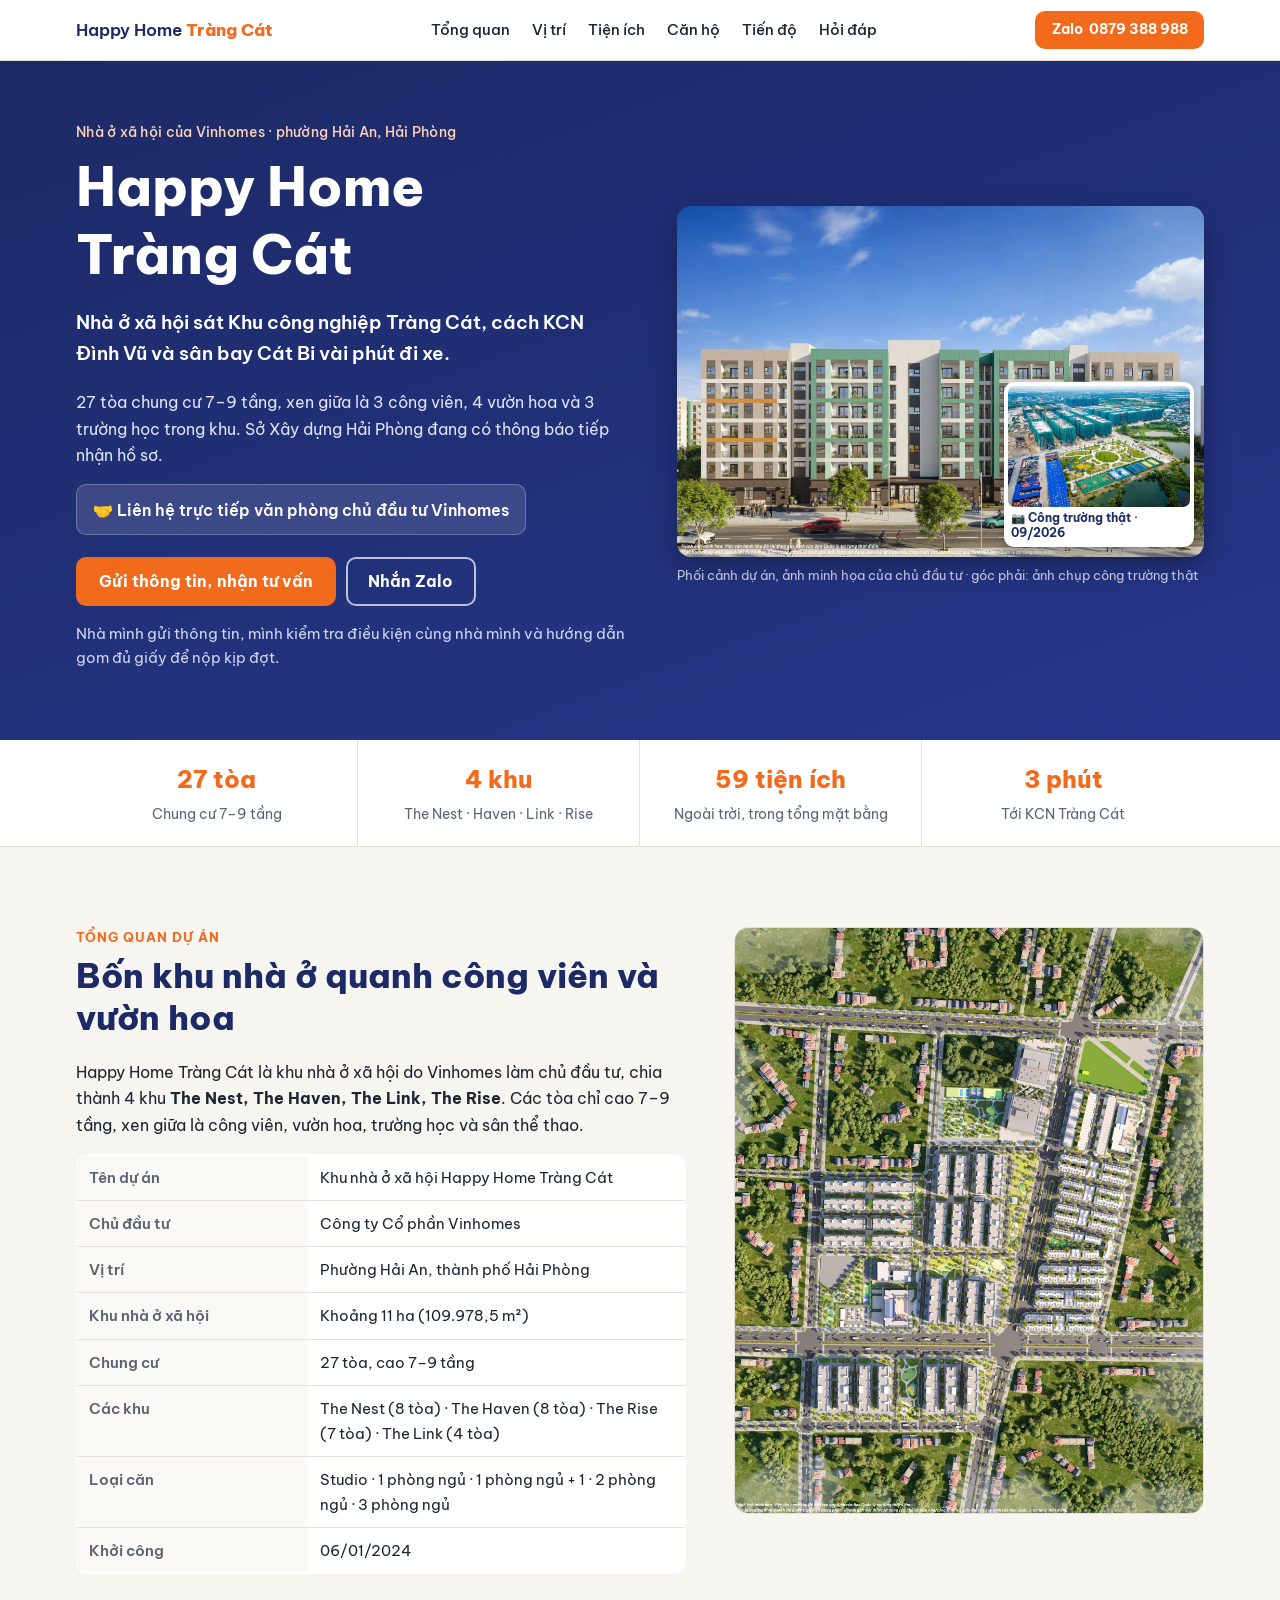
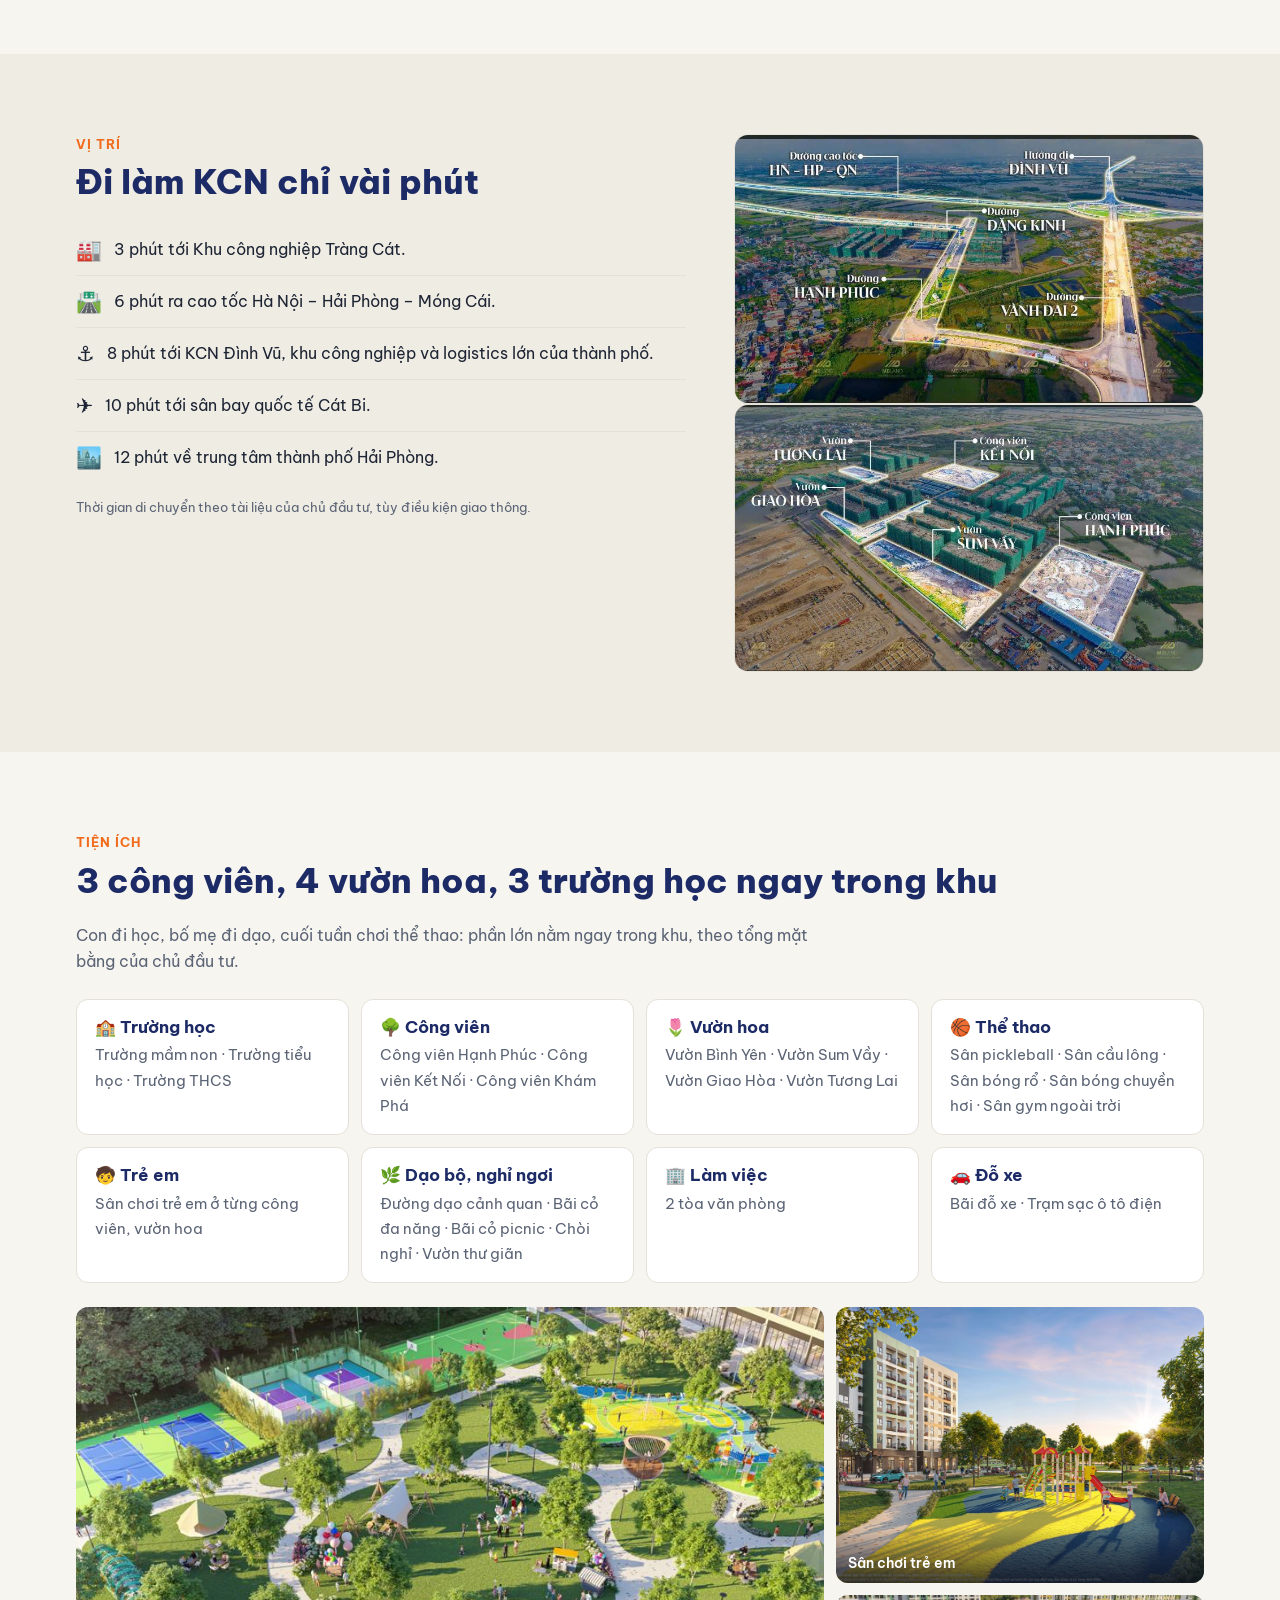
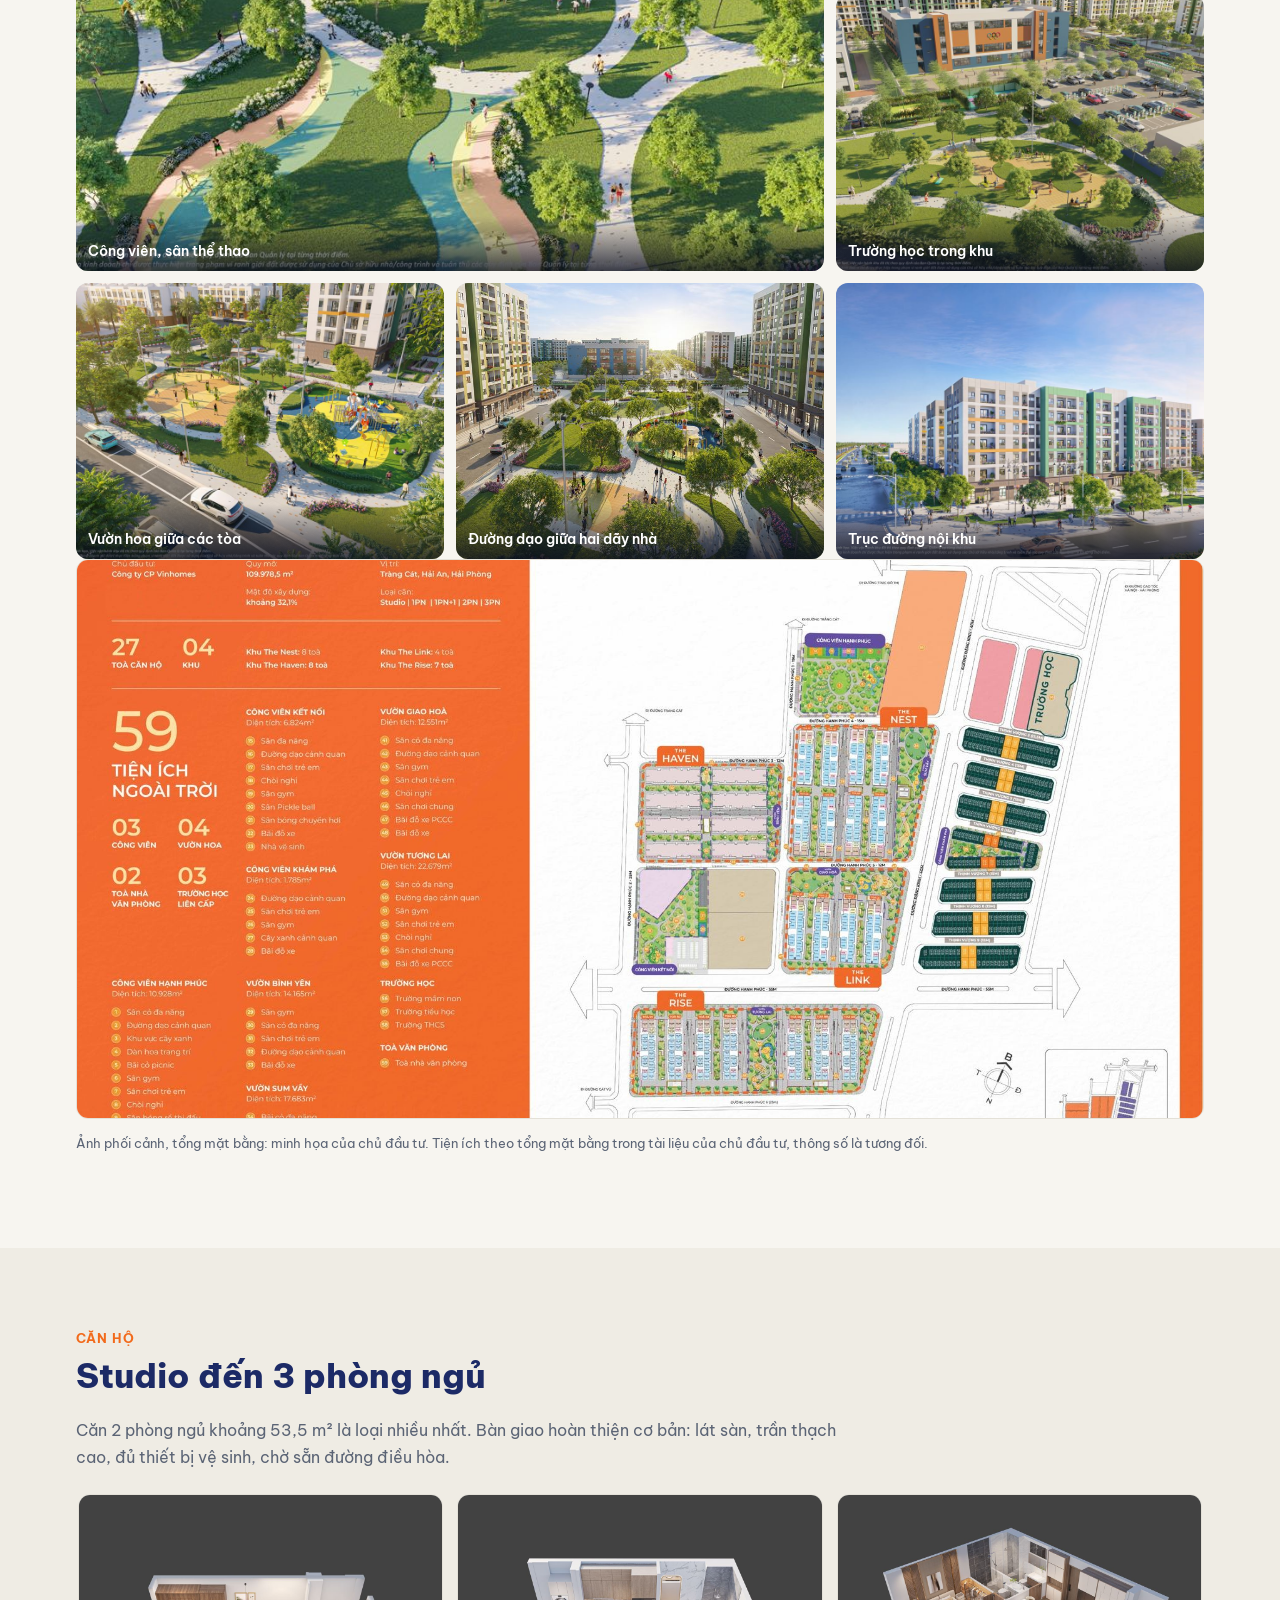
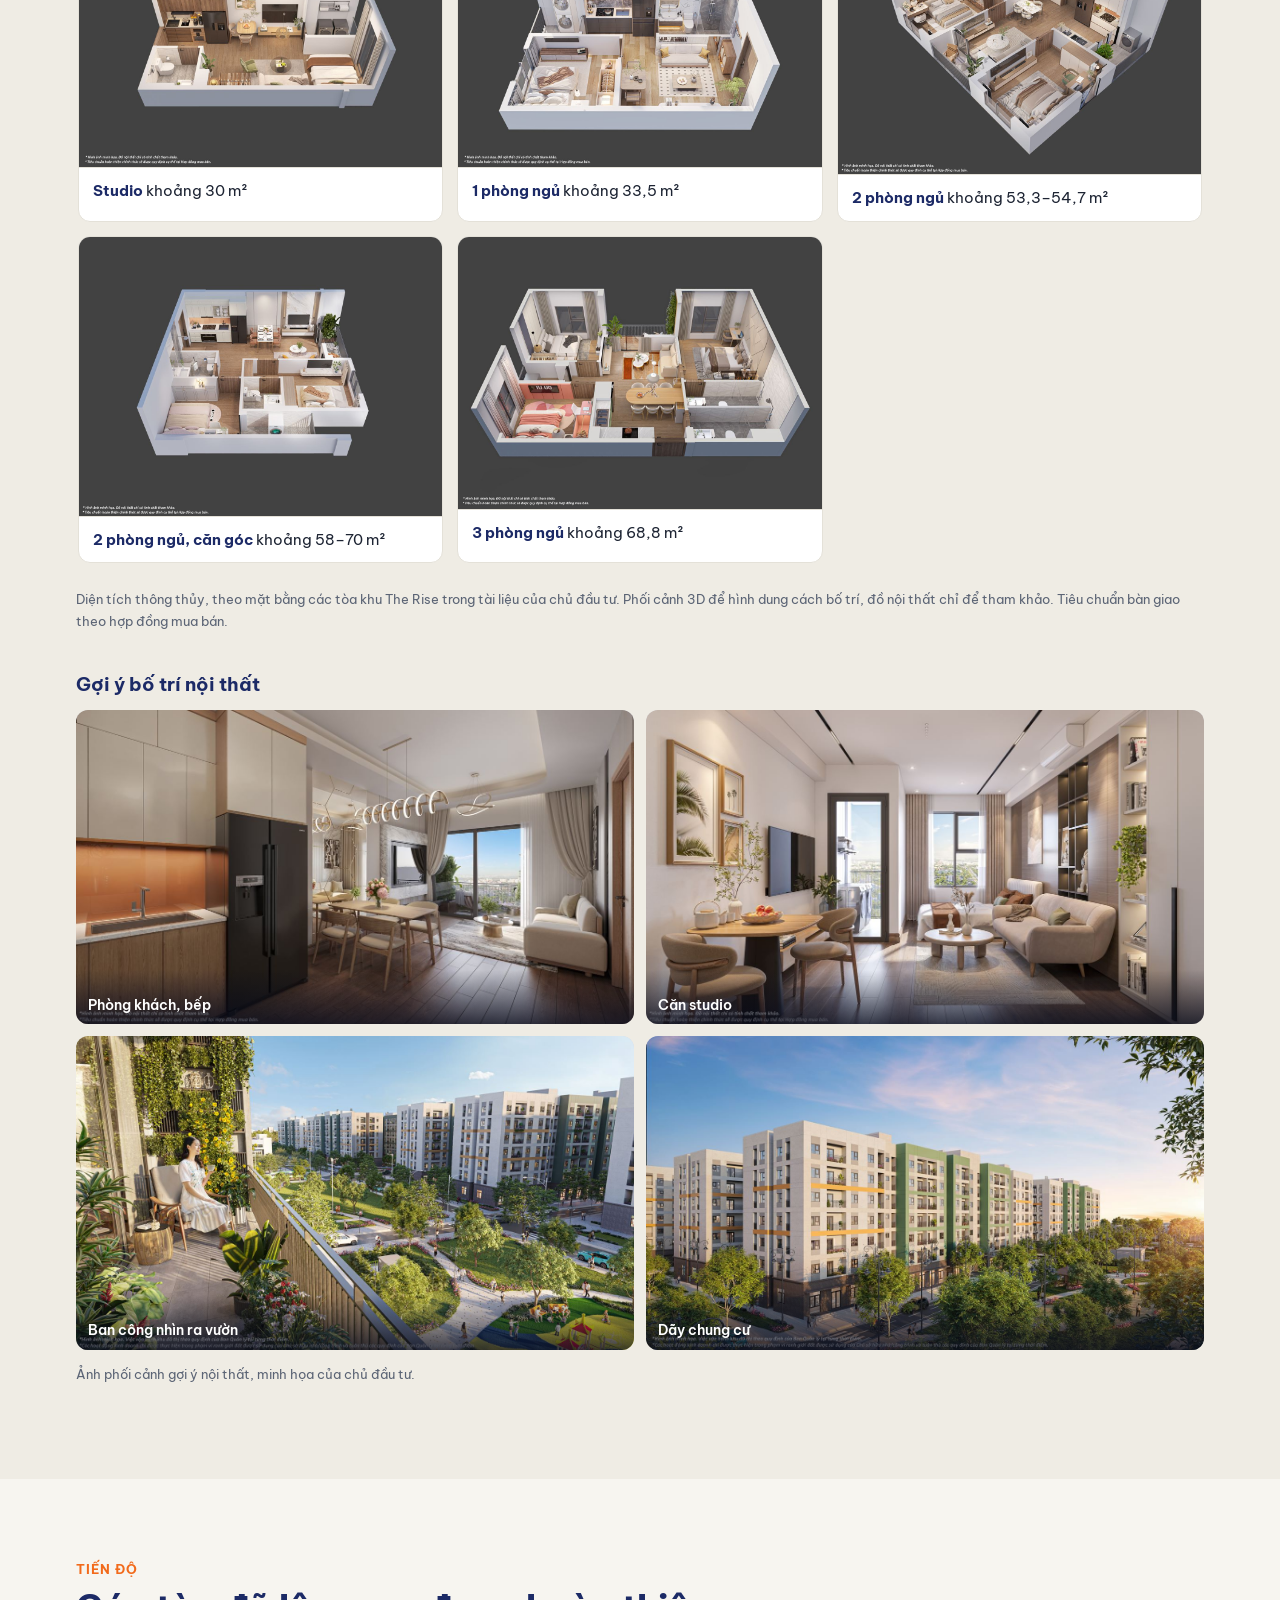
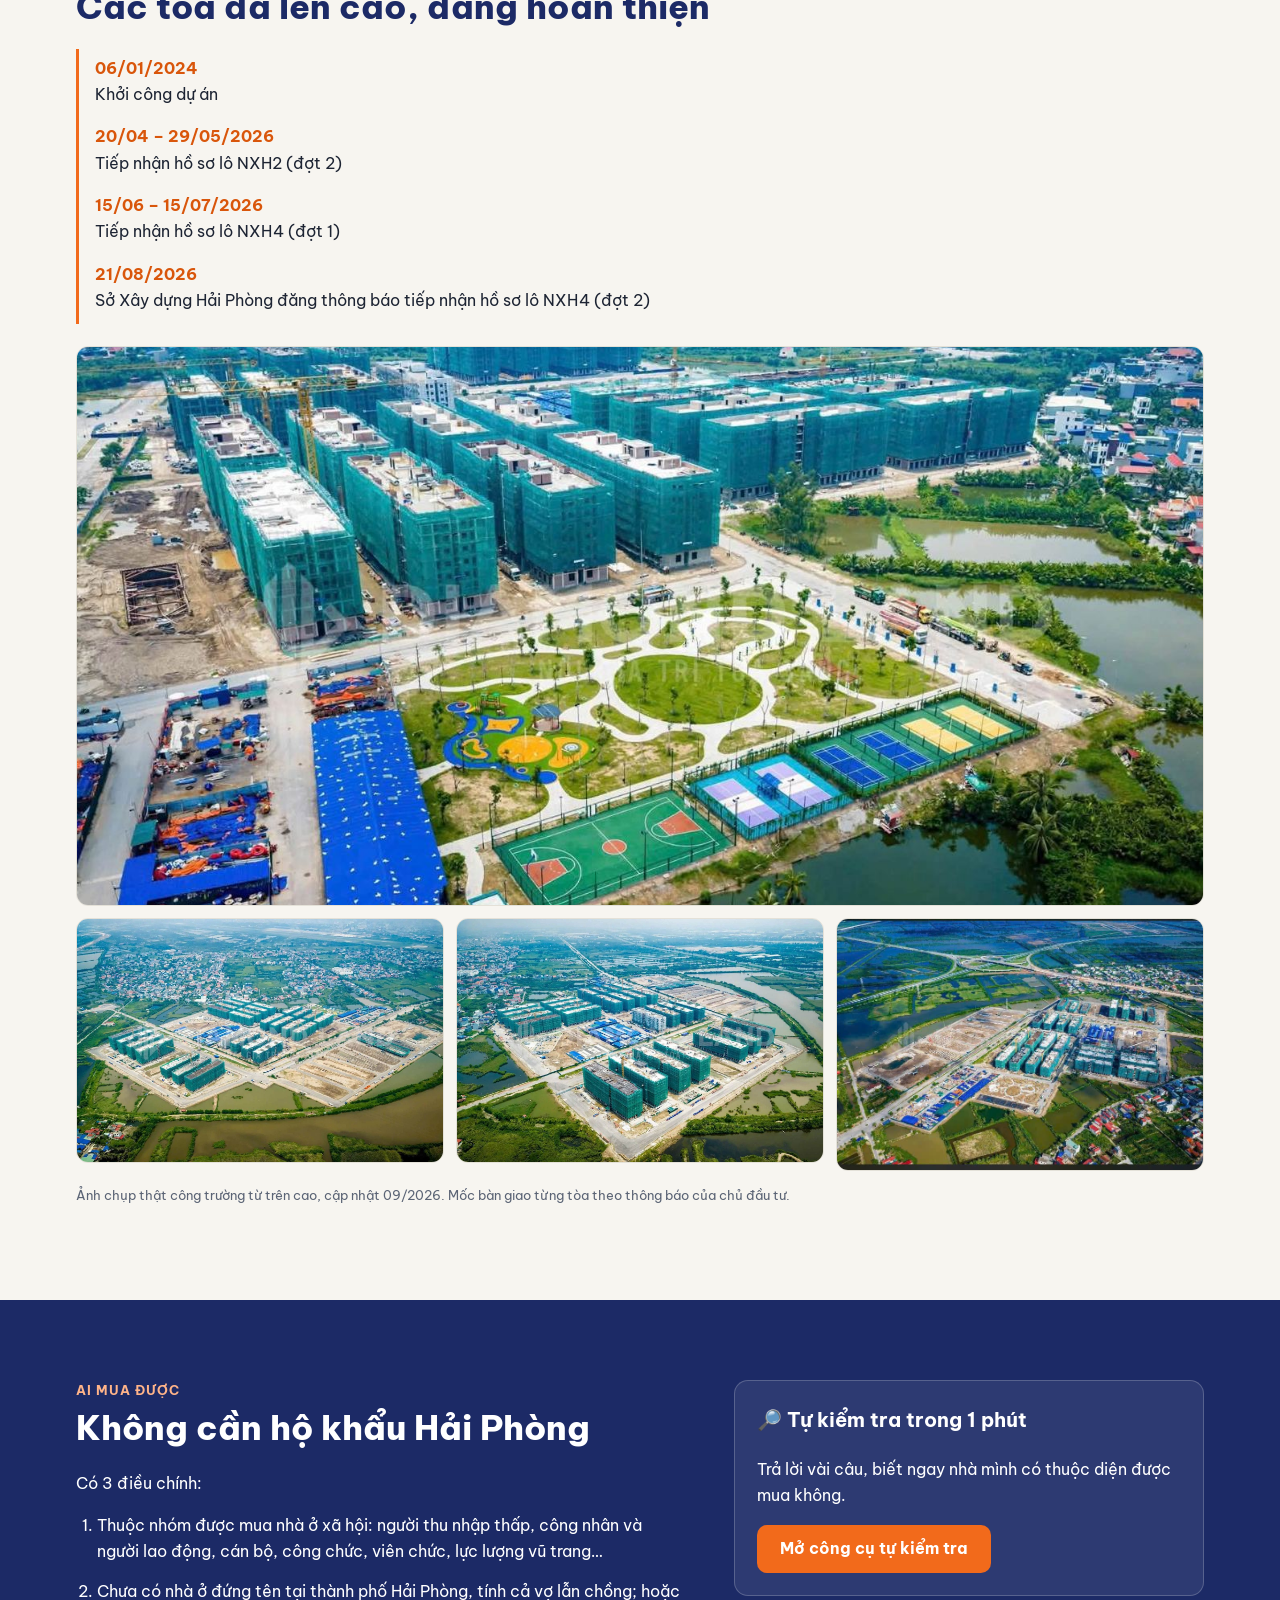
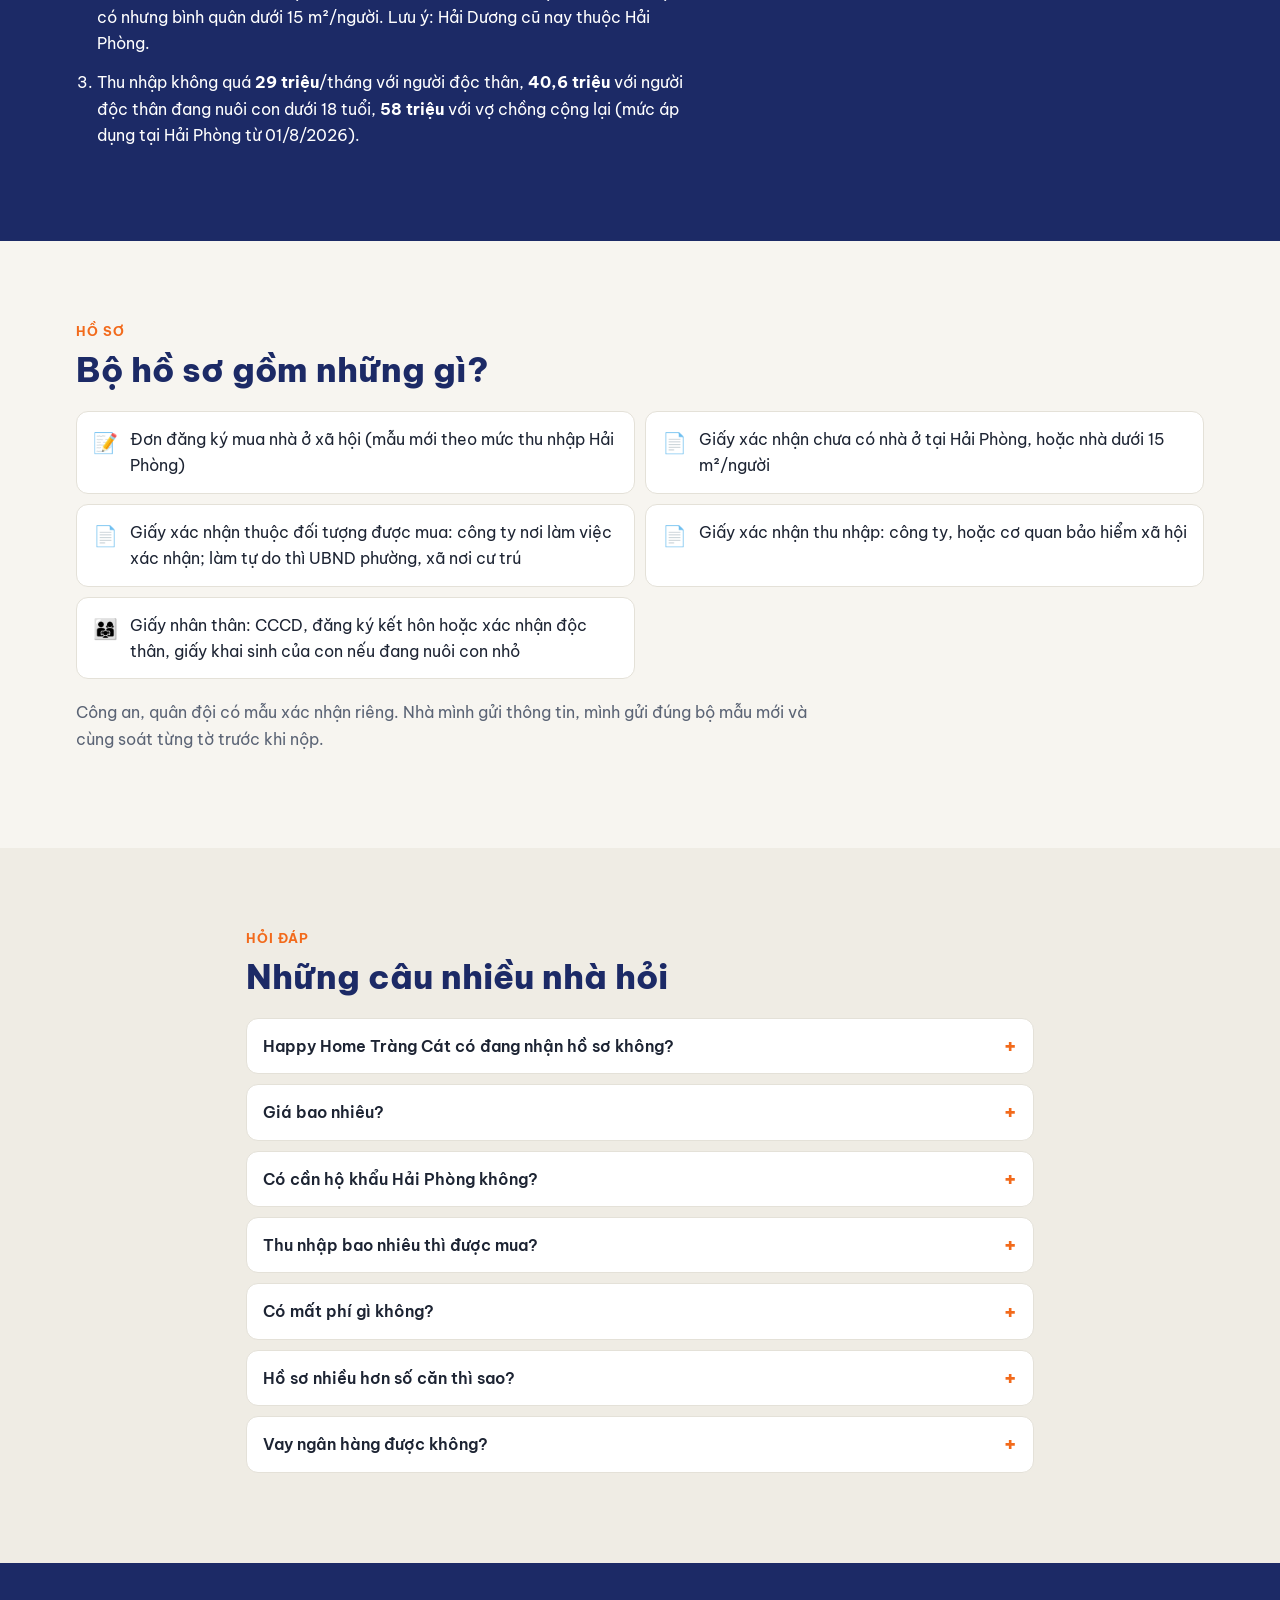
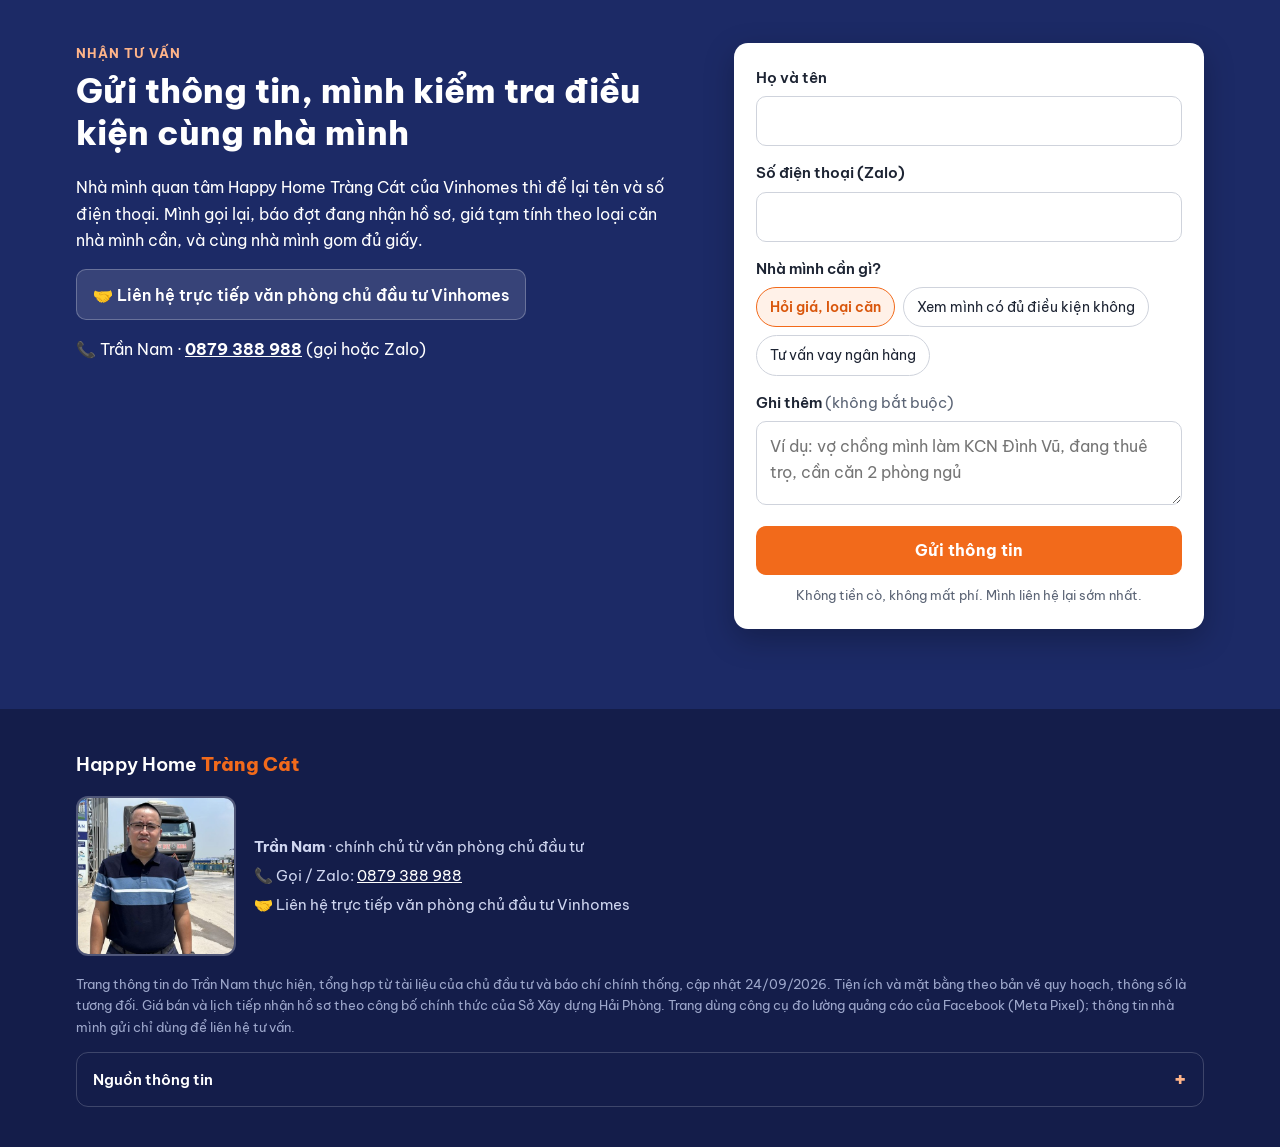
==== commit 7c6acf23: "Ảnh Trần Nam: cắt bỏ biển cổng Phố Hiến Co-Authored-By: Claude Opus 5.5 <noreply@anthropic.com>" ====
--- a/index.html
+++ b/index.html
@@ -311,7 +311,7 @@
   <div class="khung">
     <p class="ten-trang">Happy Home <b>Tràng Cát</b></p>
     <div class="nguoi">
-      <img src="img/tran-nam.jpg" alt="Trần Nam, tư vấn nhà ở xã hội Vinhomes" width="640" height="640" loading="lazy">
+      <img src="img/tran-nam.jpg" alt="Trần Nam, tư vấn nhà ở xã hội Vinhomes" width="484" height="484" loading="lazy">
       <div>
         <p><b>Trần Nam</b> · chính chủ từ văn phòng chủ đầu tư</p>
         <p>📞 Gọi / Zalo: <a href="tel:0879388988">0879 388 988</a></p>
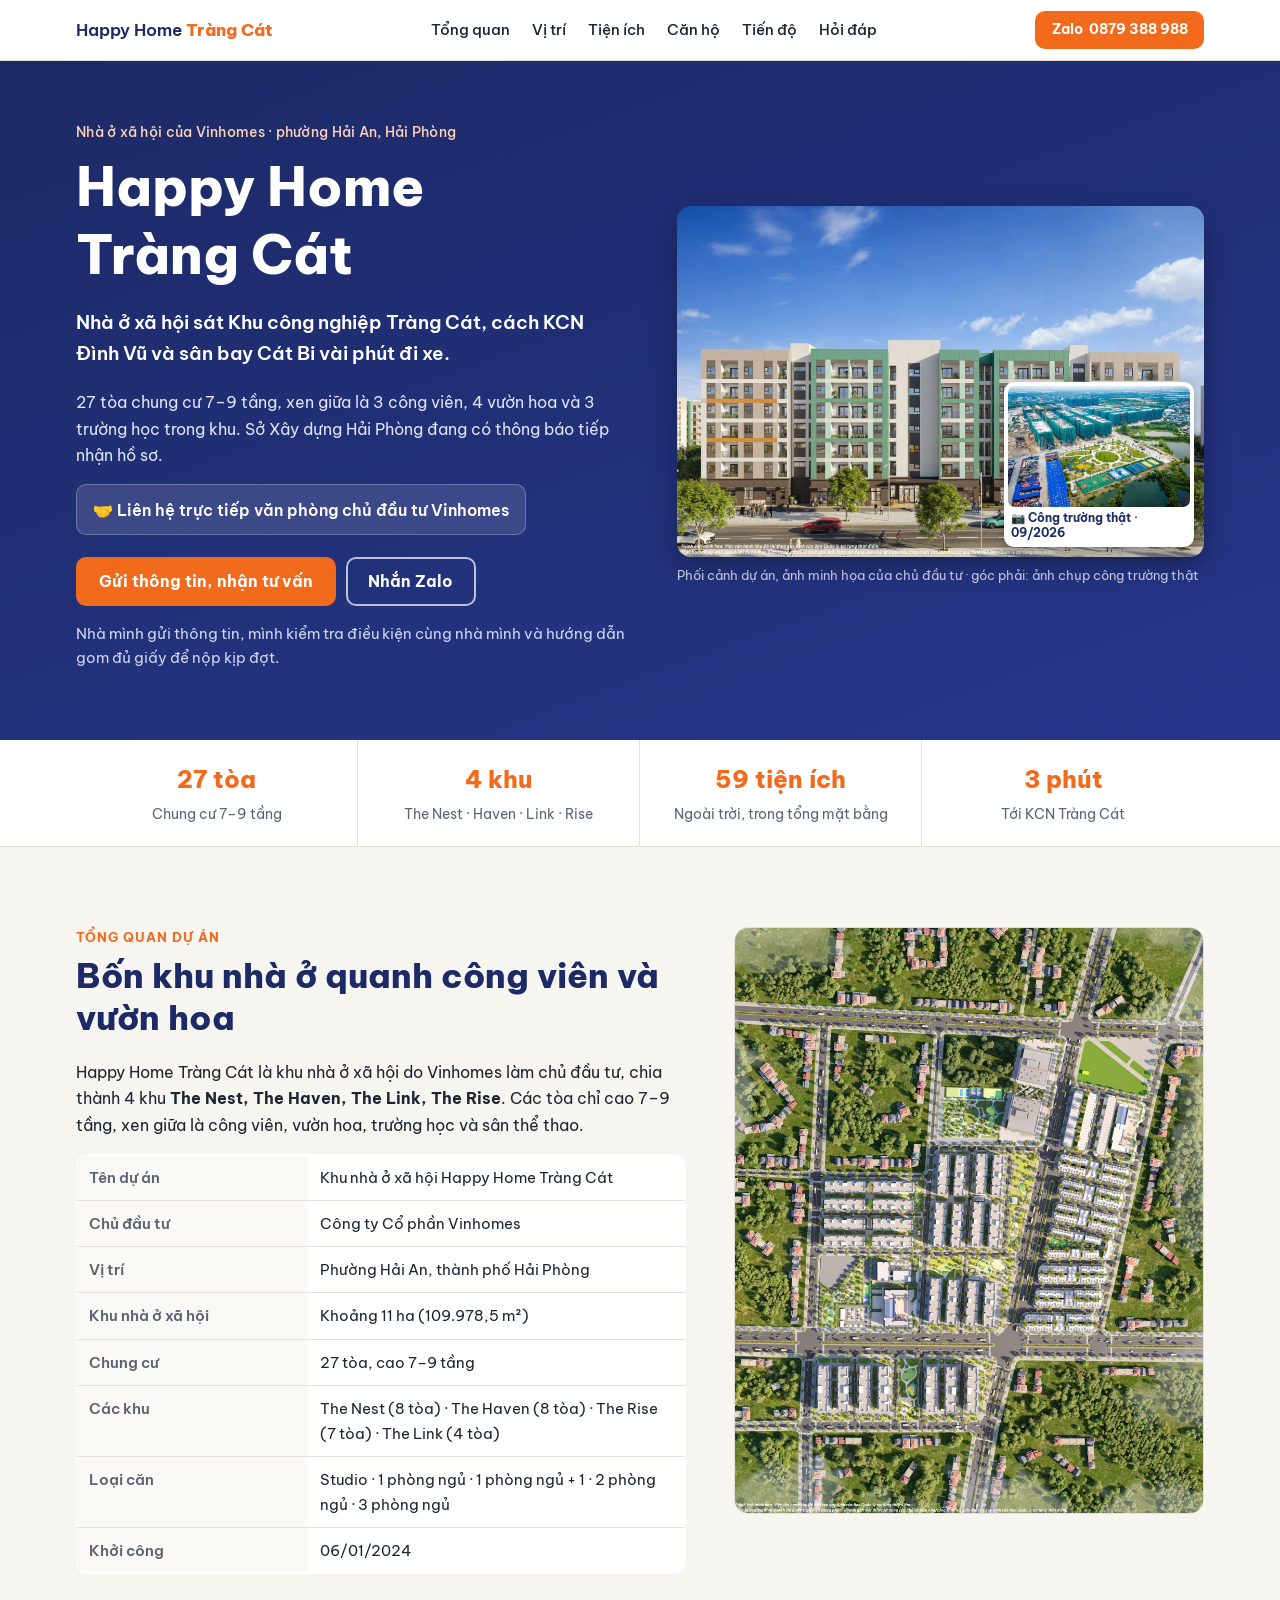
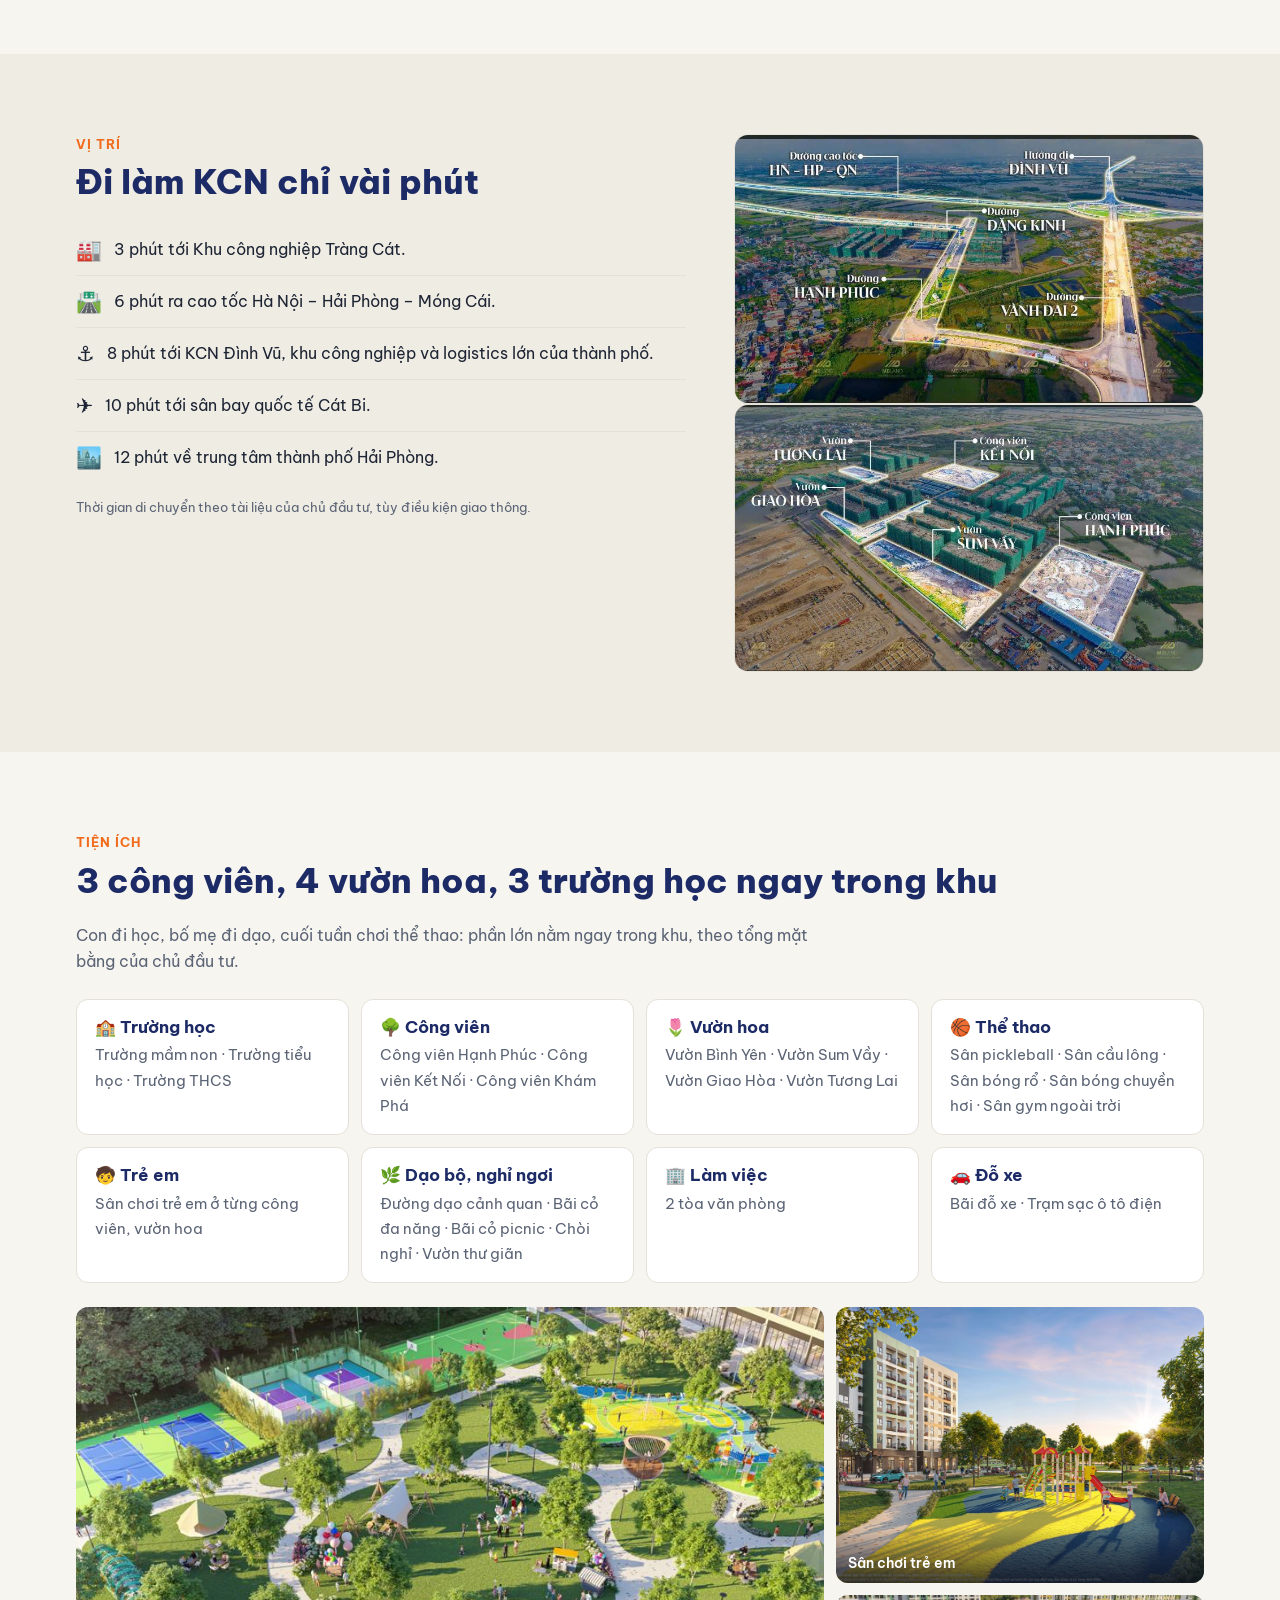
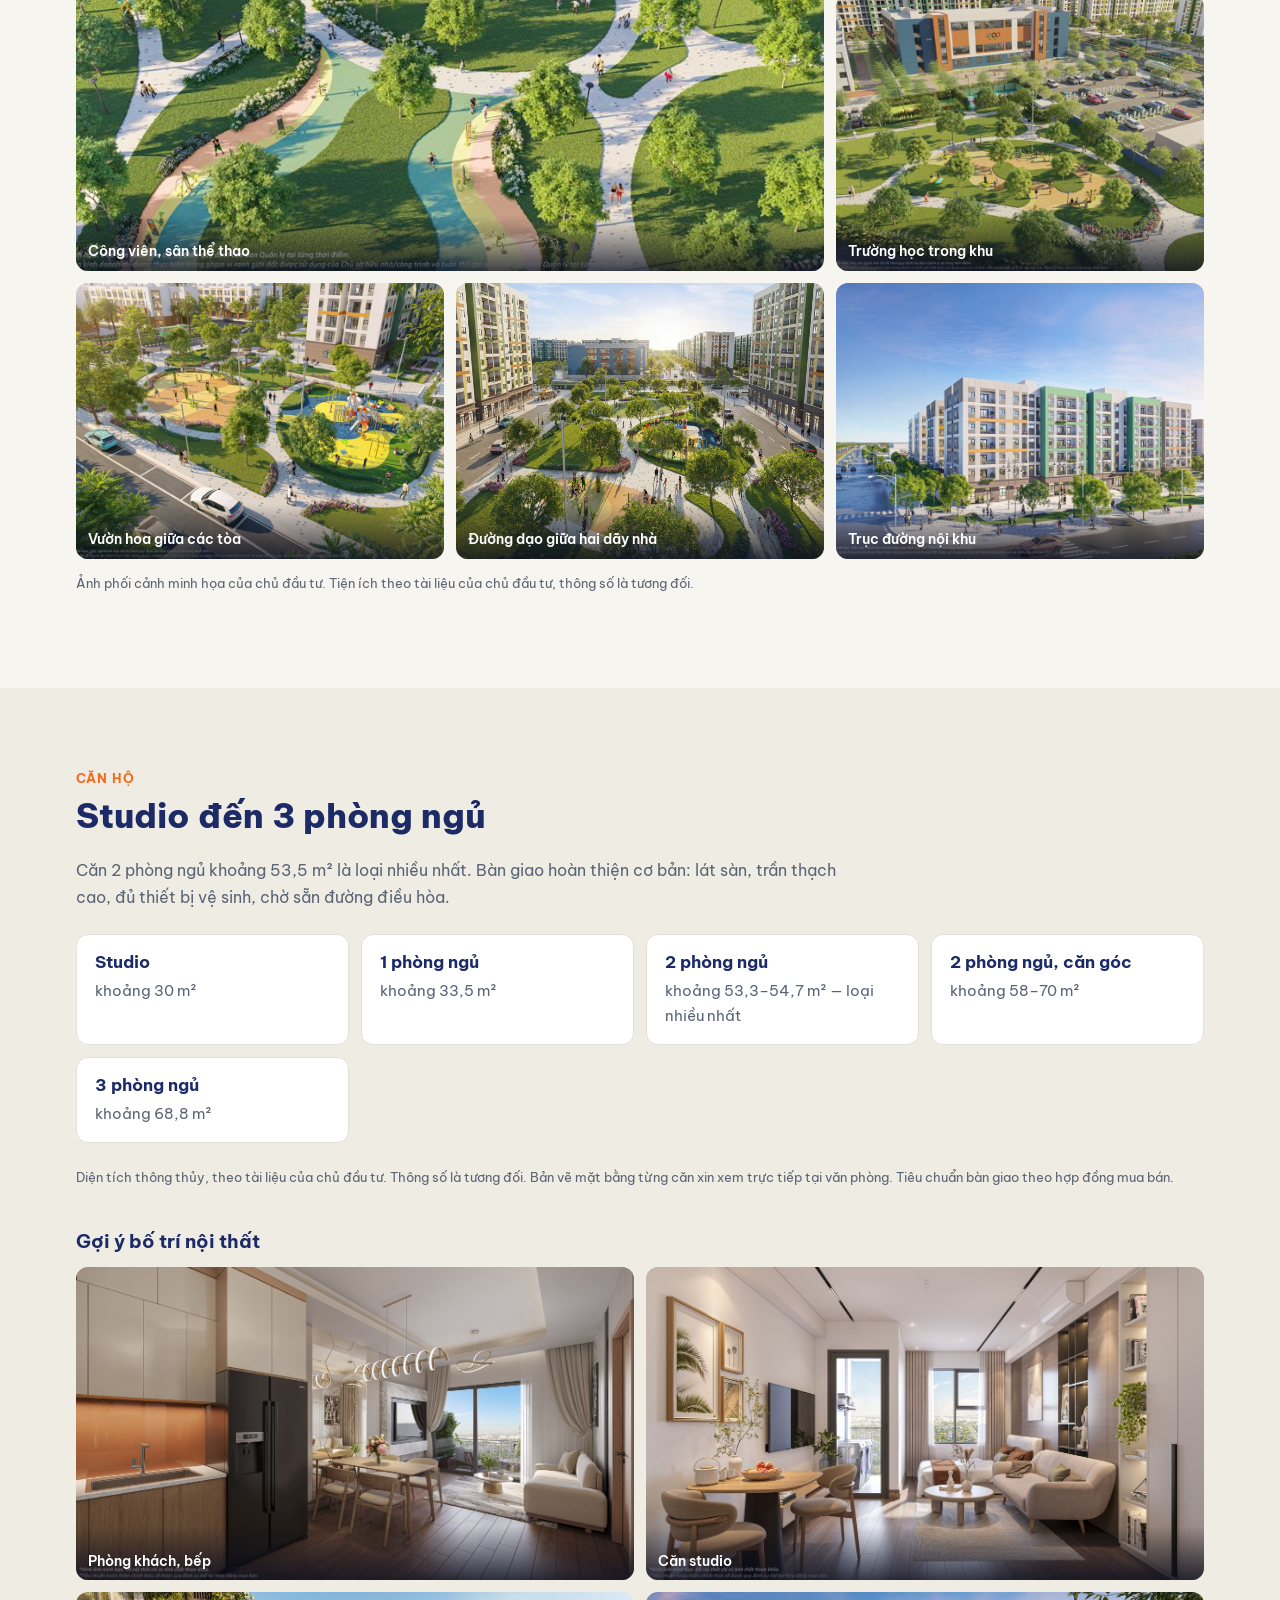
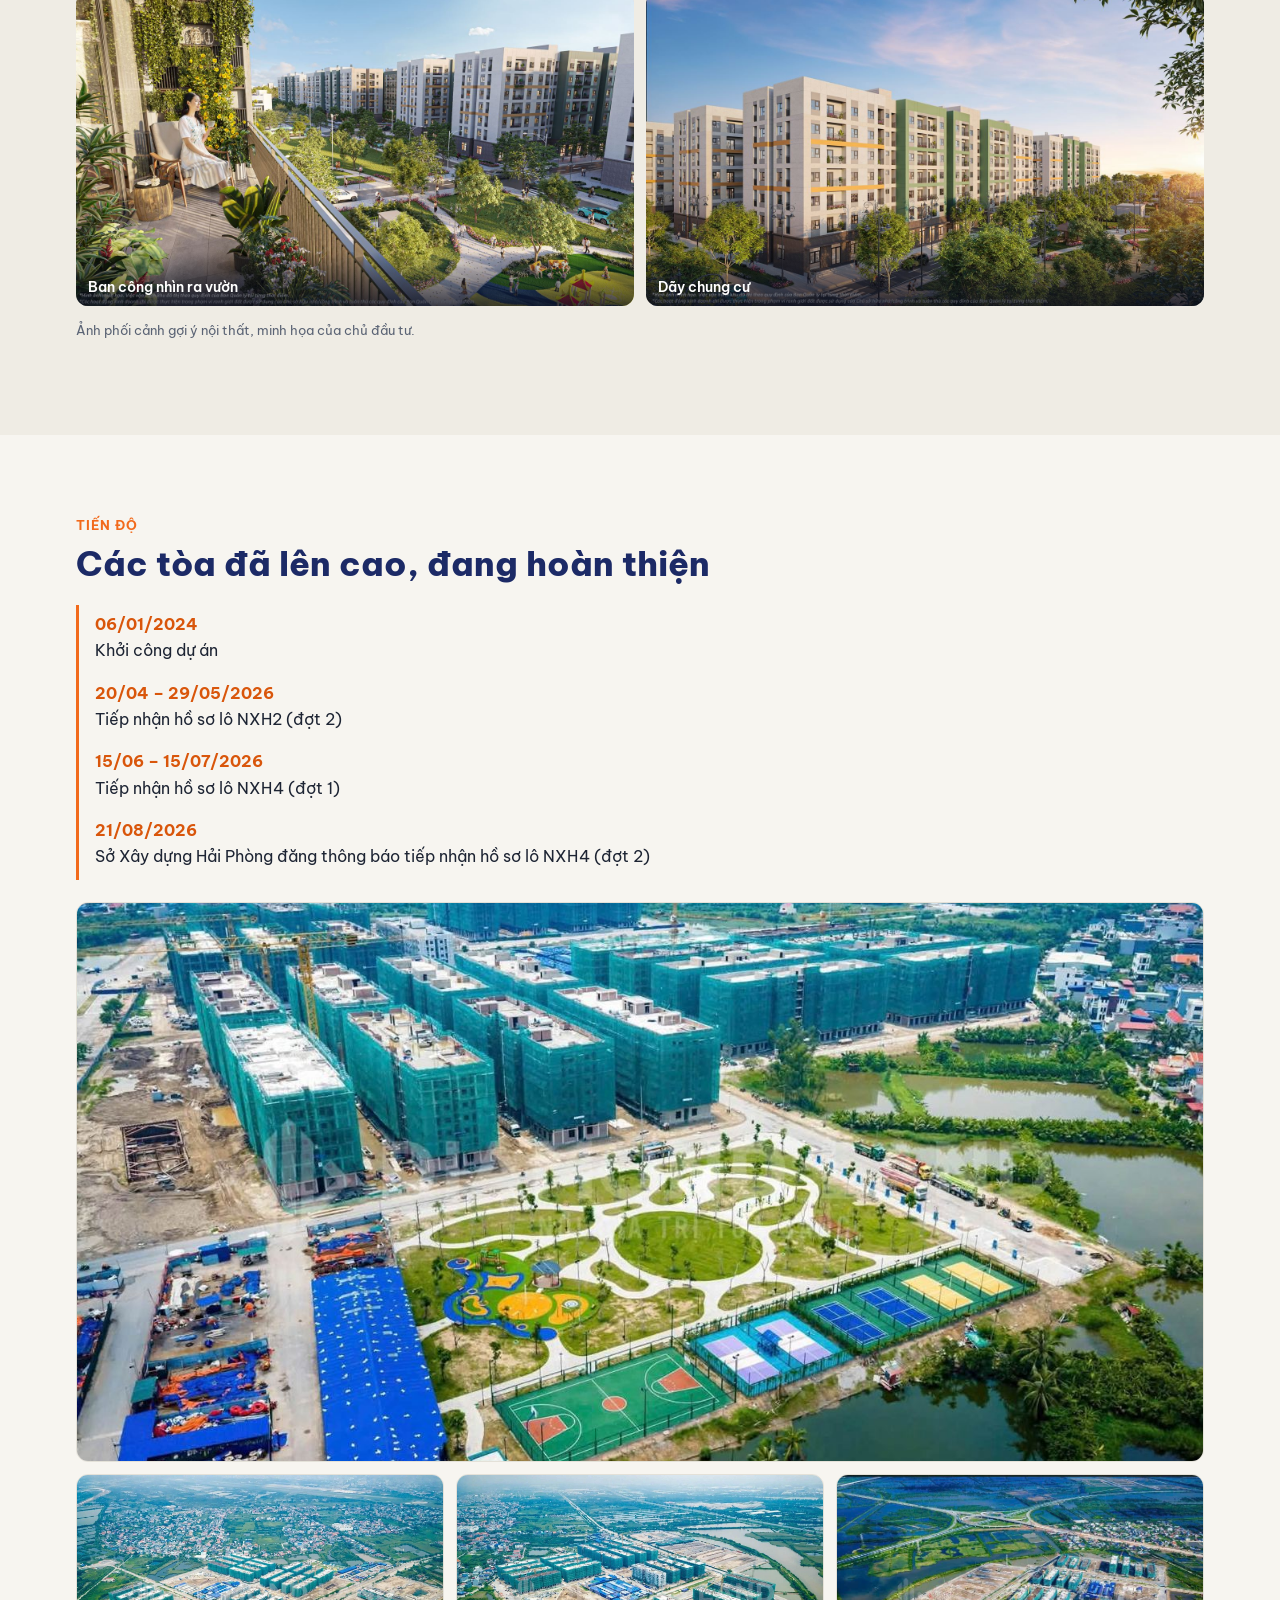
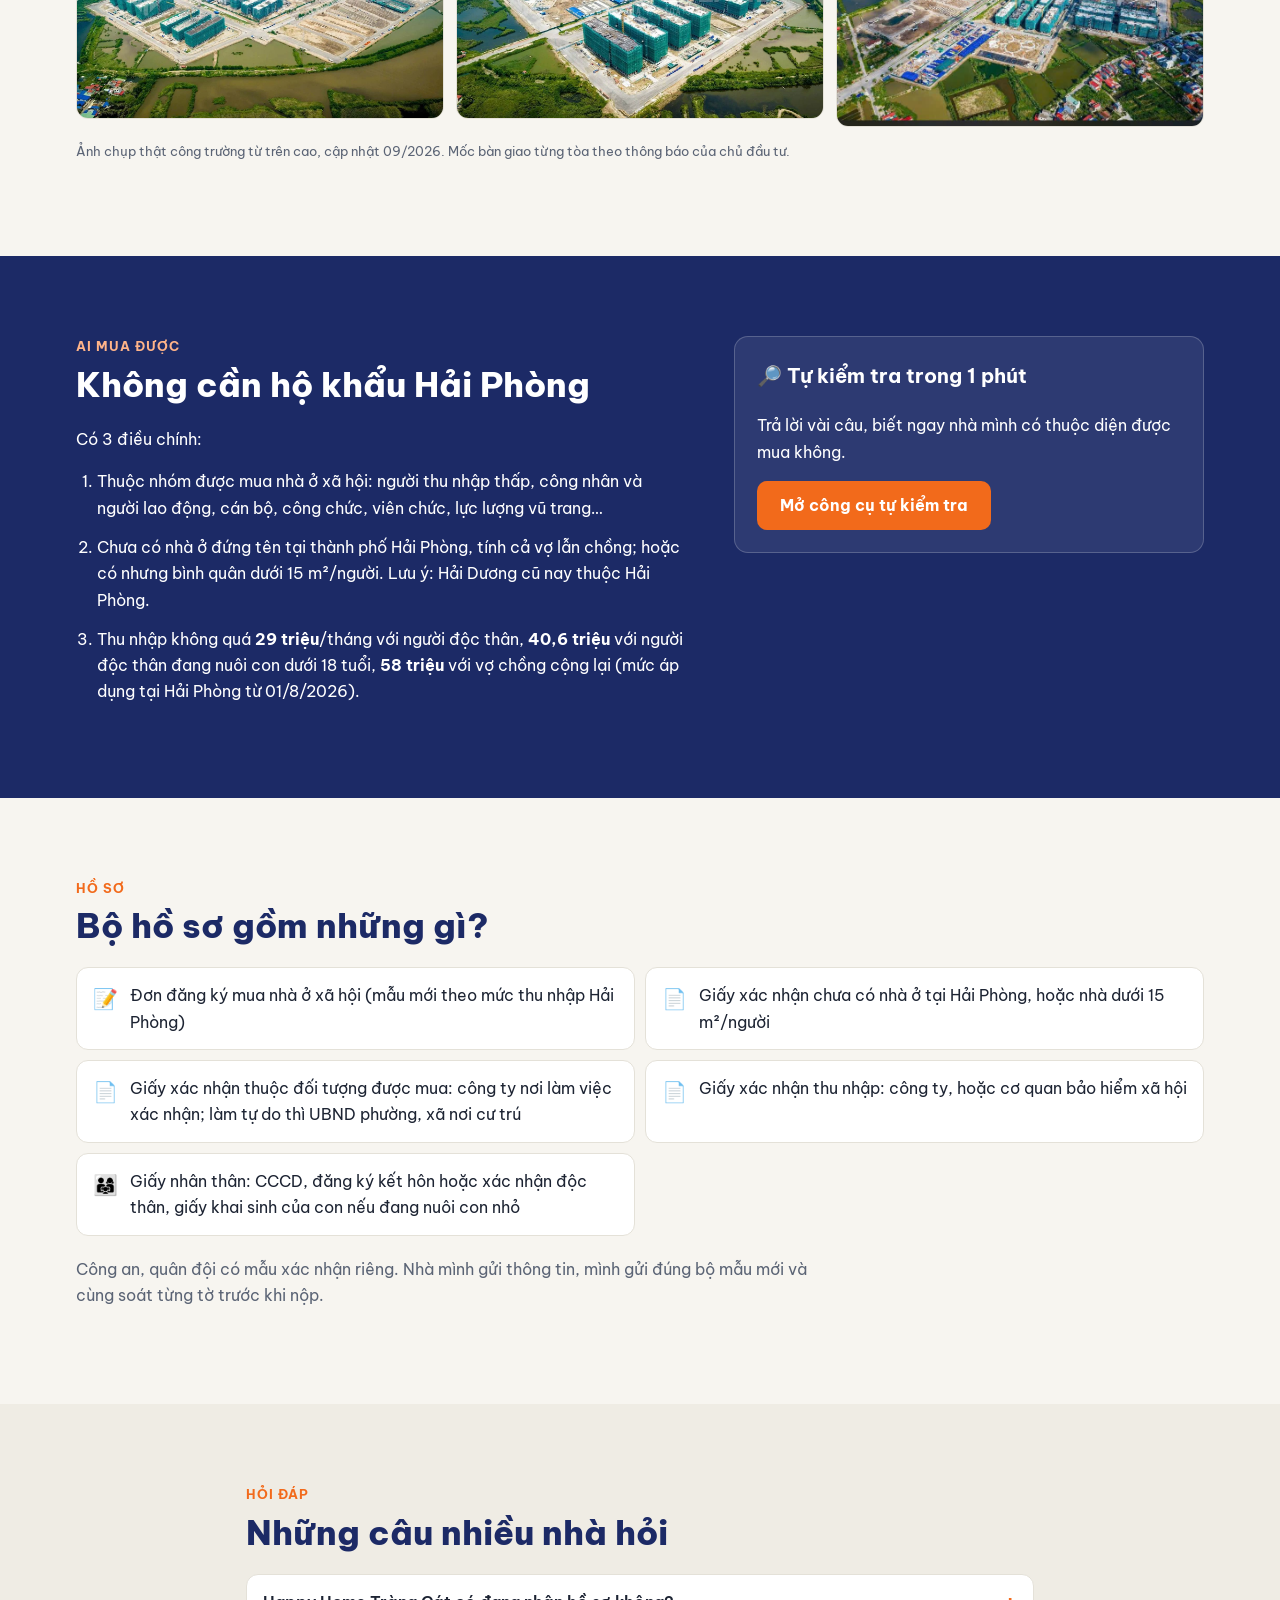
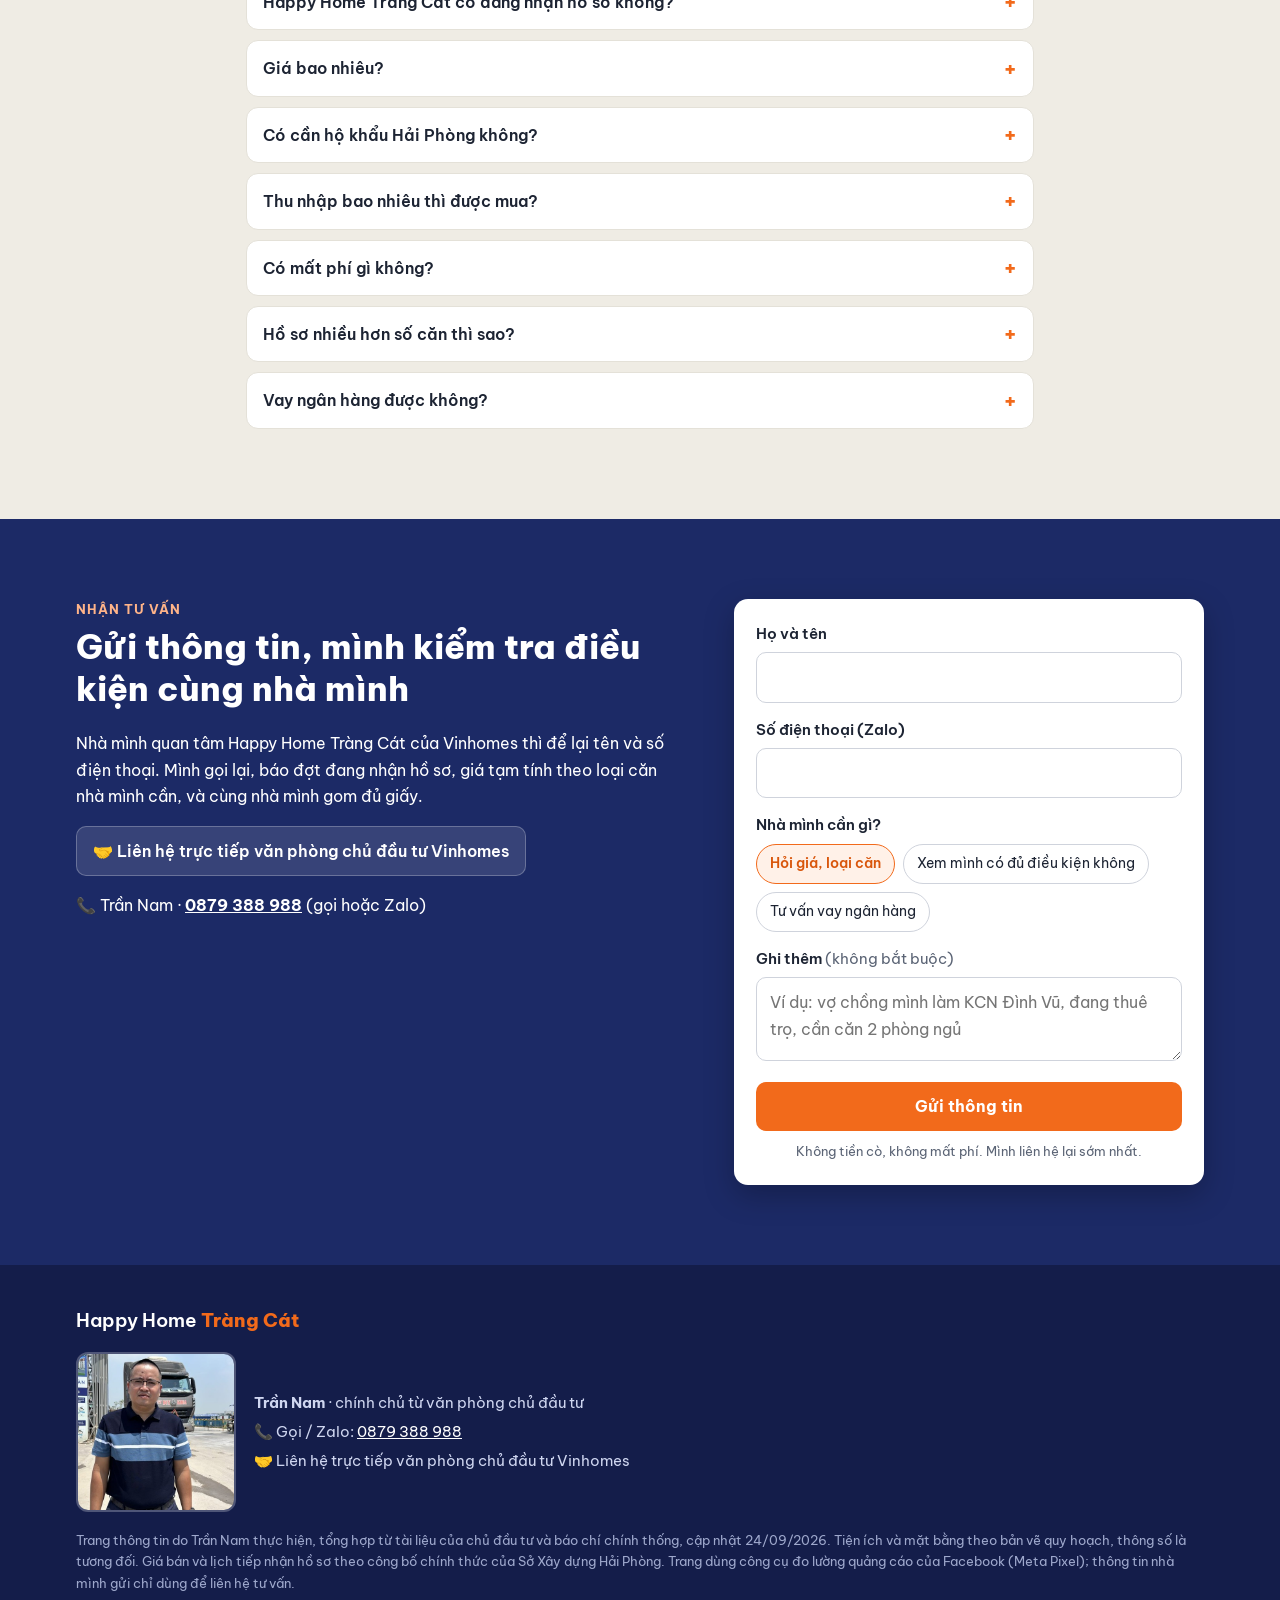
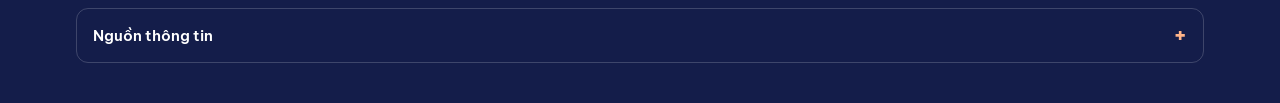
==== commit deae5e3d: "Gỡ phần layout + bóc mái theo lệnh sếp 30/09 Gỡ 5 ảnh mb3d-* (bóc mái) và tong-mat-bang.jpg. Khối "S" ====
--- a/index.html
+++ b/index.html
@@ -149,8 +149,7 @@
       <a href="img/pc-duong-dao.jpg" class="mo-lon"><img src="img/pc-duong-dao.jpg" width="720" height="900" loading="lazy" alt="Phối cảnh đường dạo cảnh quan giữa hai dãy nhà"><span>Đường dạo giữa hai dãy nhà</span></a>
       <a href="img/pc-truc-duong.jpg" class="mo-lon"><img src="img/pc-truc-duong.jpg" width="960" height="640" loading="lazy" alt="Phối cảnh trục đường nội khu và các tòa chung cư"><span>Trục đường nội khu</span></a>
     </div>
-    <a href="img/tong-mat-bang.jpg" class="mo-lon anh-rong" style="margin-top:12px"><img src="img/tong-mat-bang.jpg" width="1800" height="1273" loading="lazy" alt="Tổng mặt bằng Khu Hạnh Phúc, Happy Home Tràng Cát, 59 tiện ích ngoài trời"></a>
-    <p class="chu-thich">Ảnh phối cảnh, tổng mặt bằng: minh họa của chủ đầu tư. Tiện ích theo tổng mặt bằng trong tài liệu của chủ đầu tư, thông số là tương đối.</p>
+    <p class="chu-thich">Ảnh phối cảnh minh họa của chủ đầu tư. Tiện ích theo tài liệu của chủ đầu tư, thông số là tương đối.</p>
   </div>
 </section>
 
@@ -160,14 +159,14 @@
     <p class="nhan-khuc">Căn hộ</p>
     <h2>Studio đến 3 phòng ngủ</h2>
     <p class="dan">Căn 2 phòng ngủ khoảng 53,5 m² là loại nhiều nhất. Bàn giao hoàn thiện cơ bản: lát sàn, trần thạch cao, đủ thiết bị vệ sinh, chờ sẵn đường điều hòa.</p>
-    <div class="luoi-can">
-      <figure><a href="img/mb3d-studio.jpg" class="mo-lon"><img src="img/mb3d-studio.jpg" width="1200" height="900" loading="lazy" alt="Phối cảnh 3D căn studio"></a><figcaption><b>Studio</b> khoảng 30 m²</figcaption></figure>
-      <figure><a href="img/mb3d-1pn.jpg" class="mo-lon"><img src="img/mb3d-1pn.jpg" width="1200" height="900" loading="lazy" alt="Phối cảnh 3D căn 1 phòng ngủ"></a><figcaption><b>1 phòng ngủ</b> khoảng 33,5 m²</figcaption></figure>
-      <figure><a href="img/mb3d-2pn.jpg" class="mo-lon"><img src="img/mb3d-2pn.jpg" width="1200" height="923" loading="lazy" alt="Phối cảnh 3D căn 2 phòng ngủ"></a><figcaption><b>2 phòng ngủ</b> khoảng 53,3–54,7 m²</figcaption></figure>
-      <figure><a href="img/mb3d-2pn-goc.jpg" class="mo-lon"><img src="img/mb3d-2pn-goc.jpg" width="1200" height="923" loading="lazy" alt="Phối cảnh 3D căn góc 2 phòng ngủ"></a><figcaption><b>2 phòng ngủ, căn góc</b> khoảng 58–70 m²</figcaption></figure>
-      <figure><a href="img/mb3d-3pn.jpg" class="mo-lon"><img src="img/mb3d-3pn.jpg" width="1200" height="900" loading="lazy" alt="Phối cảnh 3D căn 3 phòng ngủ"></a><figcaption><b>3 phòng ngủ</b> khoảng 68,8 m²</figcaption></figure>
-    </div>
-    <p class="chu-thich">Diện tích thông thủy, theo mặt bằng các tòa khu The Rise trong tài liệu của chủ đầu tư. Phối cảnh 3D để hình dung cách bố trí, đồ nội thất chỉ để tham khảo. Tiêu chuẩn bàn giao theo hợp đồng mua bán.</p>
+    <div class="luoi-tien-ich">
+      <div class="the"><h3>Studio</h3><p>khoảng 30 m²</p></div>
+      <div class="the"><h3>1 phòng ngủ</h3><p>khoảng 33,5 m²</p></div>
+      <div class="the"><h3>2 phòng ngủ</h3><p>khoảng 53,3–54,7 m² — loại nhiều nhất</p></div>
+      <div class="the"><h3>2 phòng ngủ, căn góc</h3><p>khoảng 58–70 m²</p></div>
+      <div class="the"><h3>3 phòng ngủ</h3><p>khoảng 68,8 m²</p></div>
+    </div>
+    <p class="chu-thich">Diện tích thông thủy, theo tài liệu của chủ đầu tư. Thông số là tương đối. Bản vẽ mặt bằng từng căn xin xem trực tiếp tại văn phòng. Tiêu chuẩn bàn giao theo hợp đồng mua bán.</p>
 
     <h3 class="tieu-de-phu">Gợi ý bố trí nội thất</h3>
     <div class="luoi-noi-that">
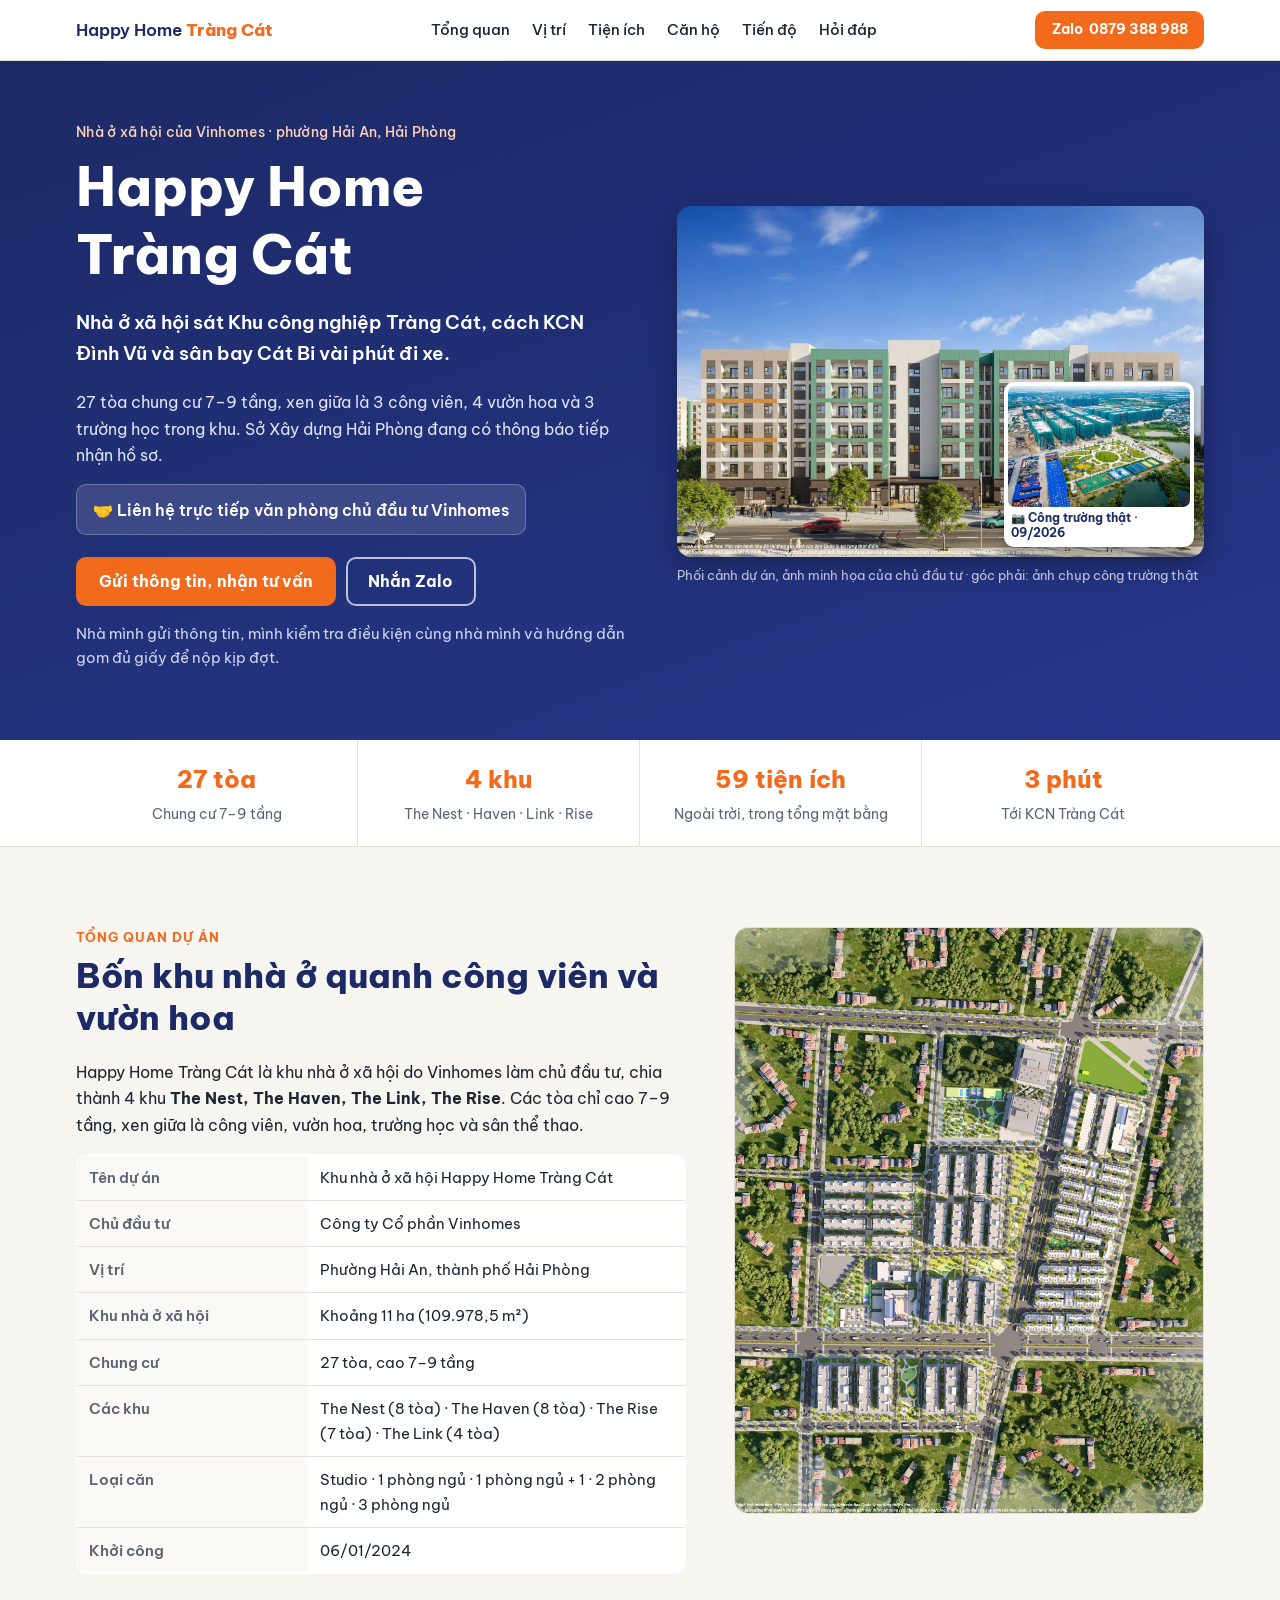
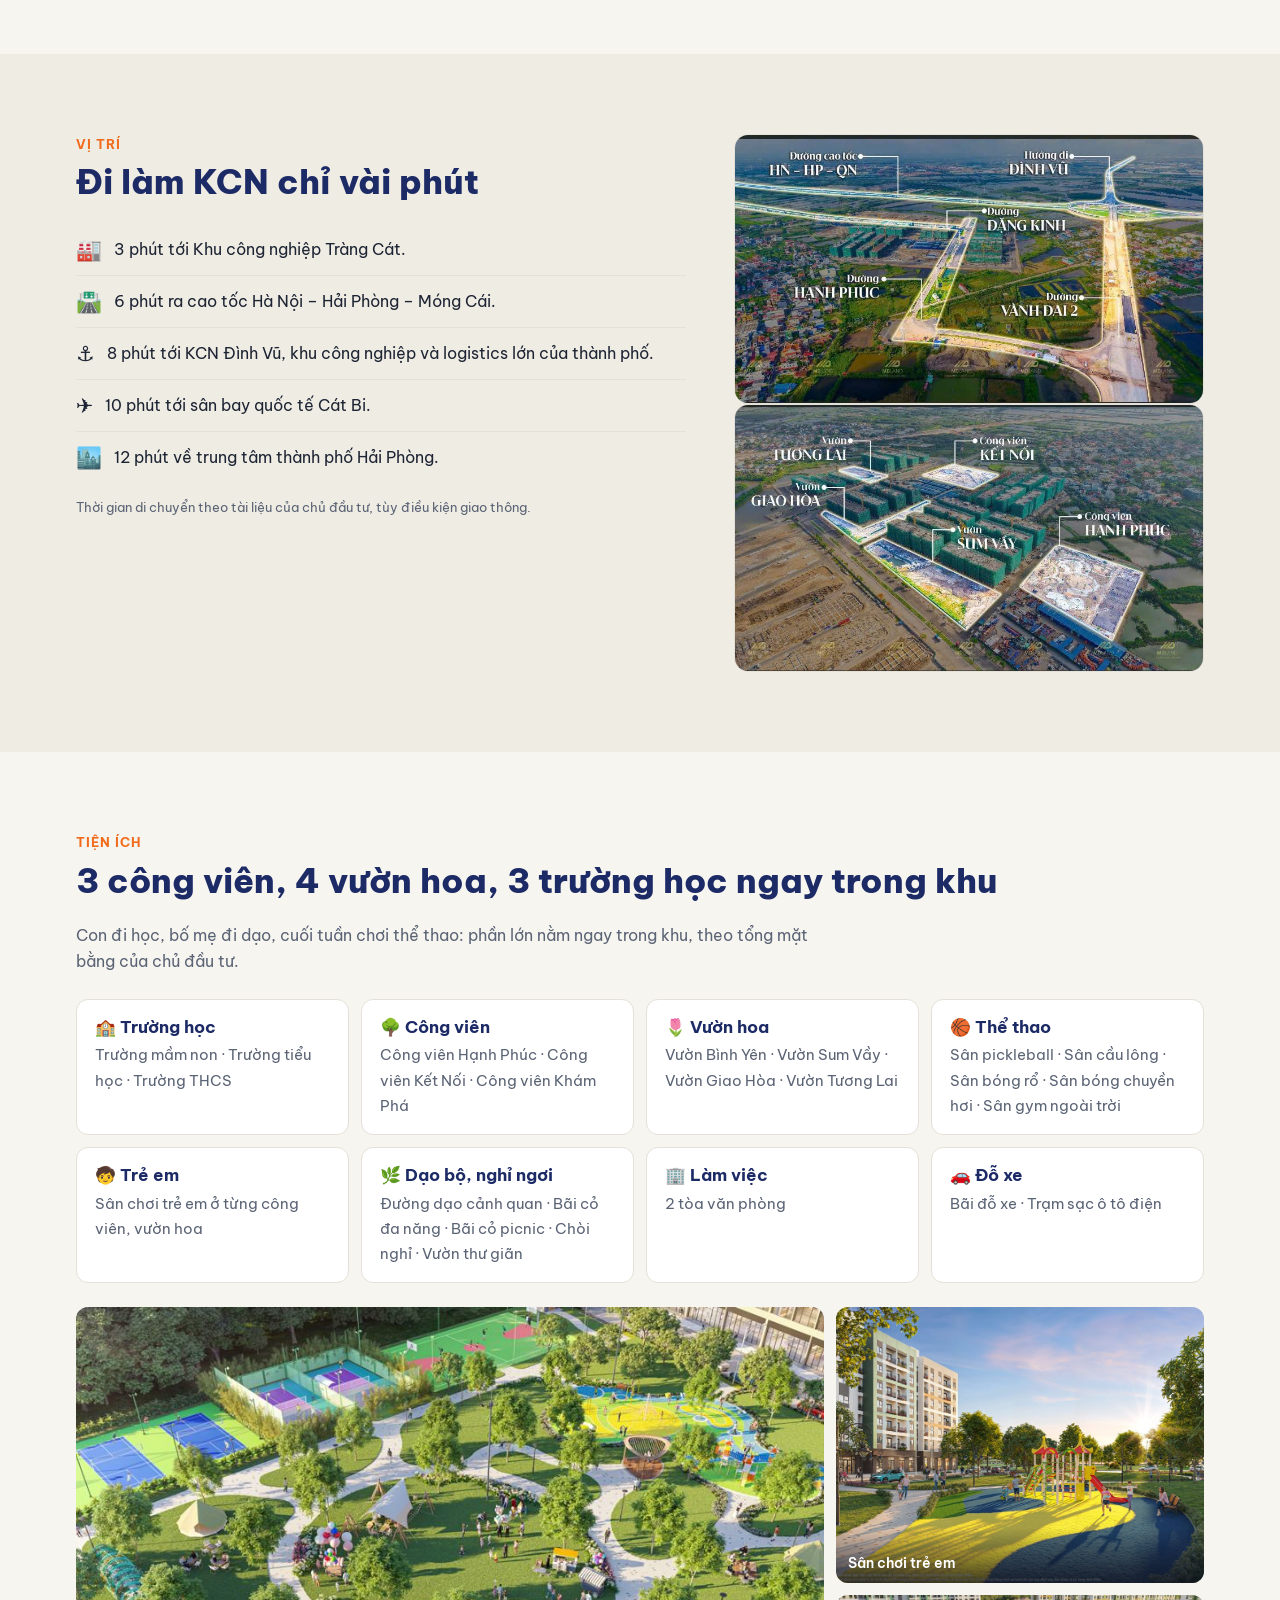
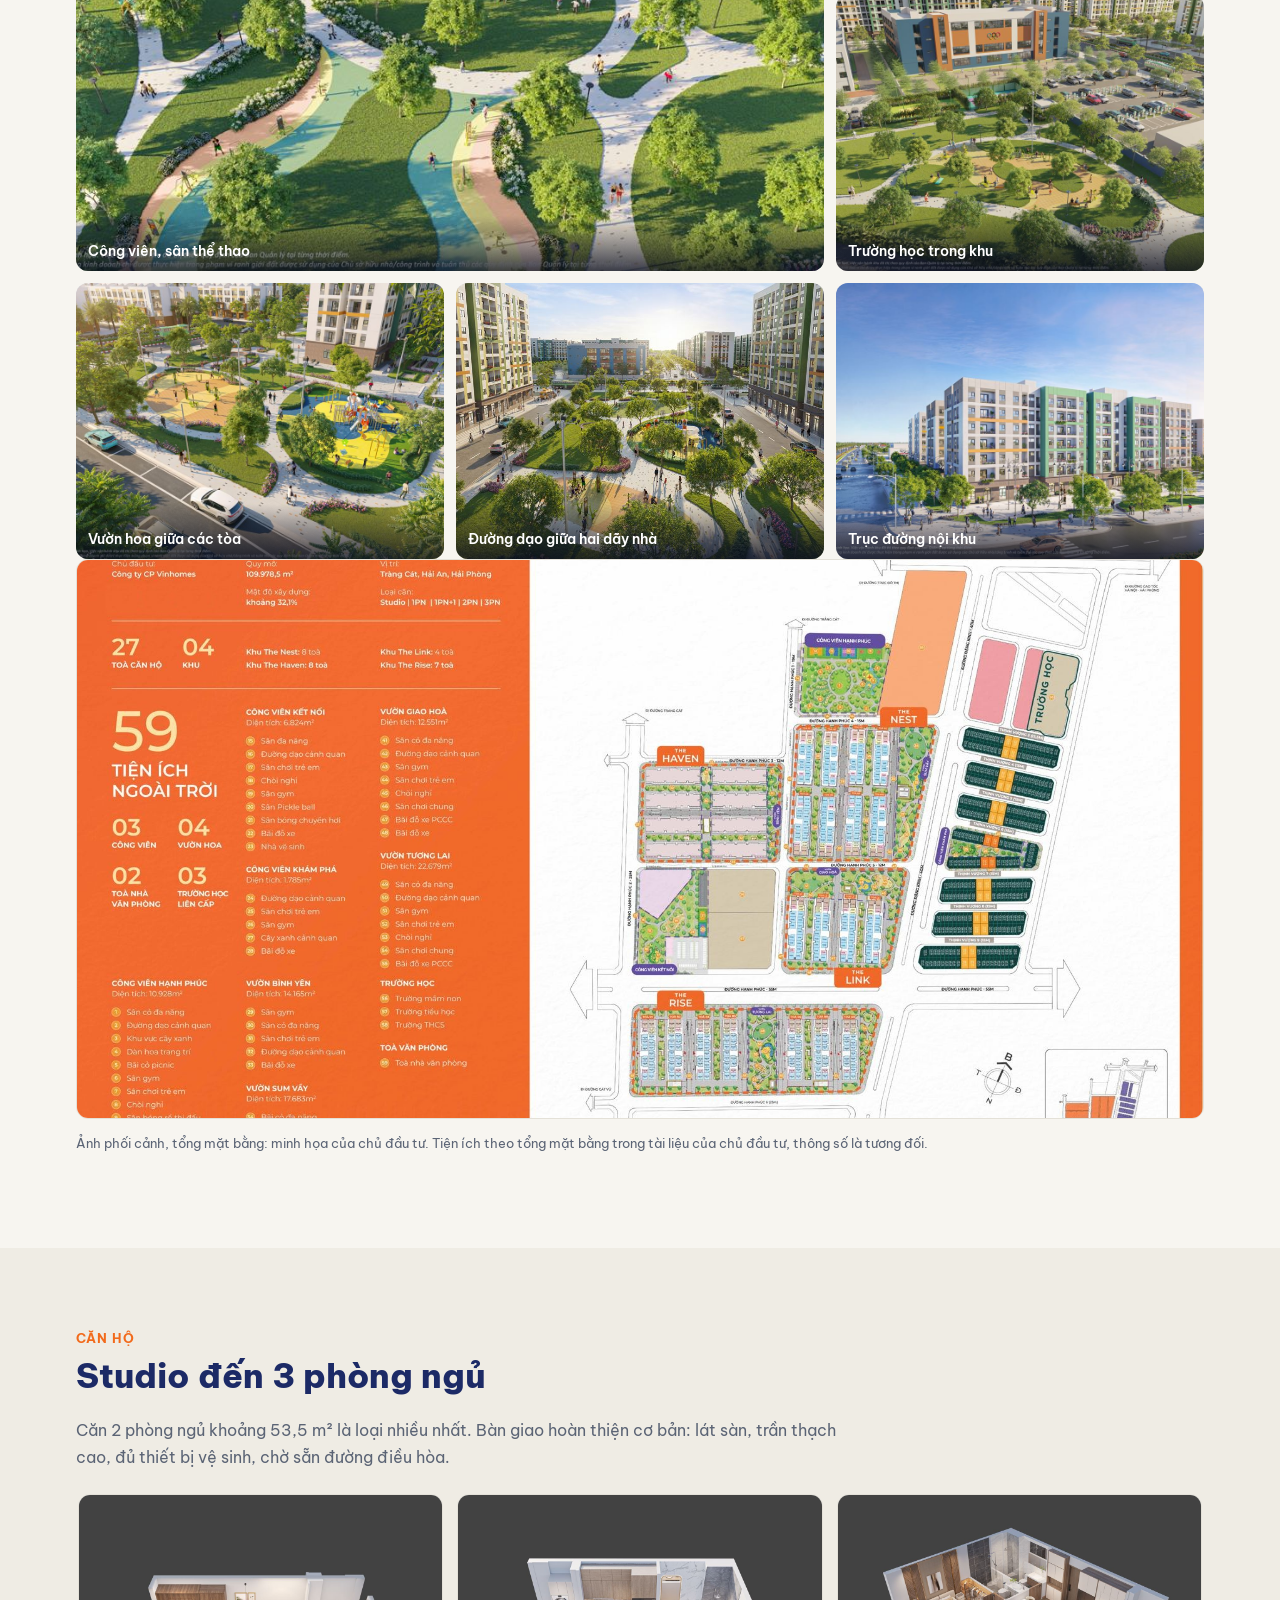
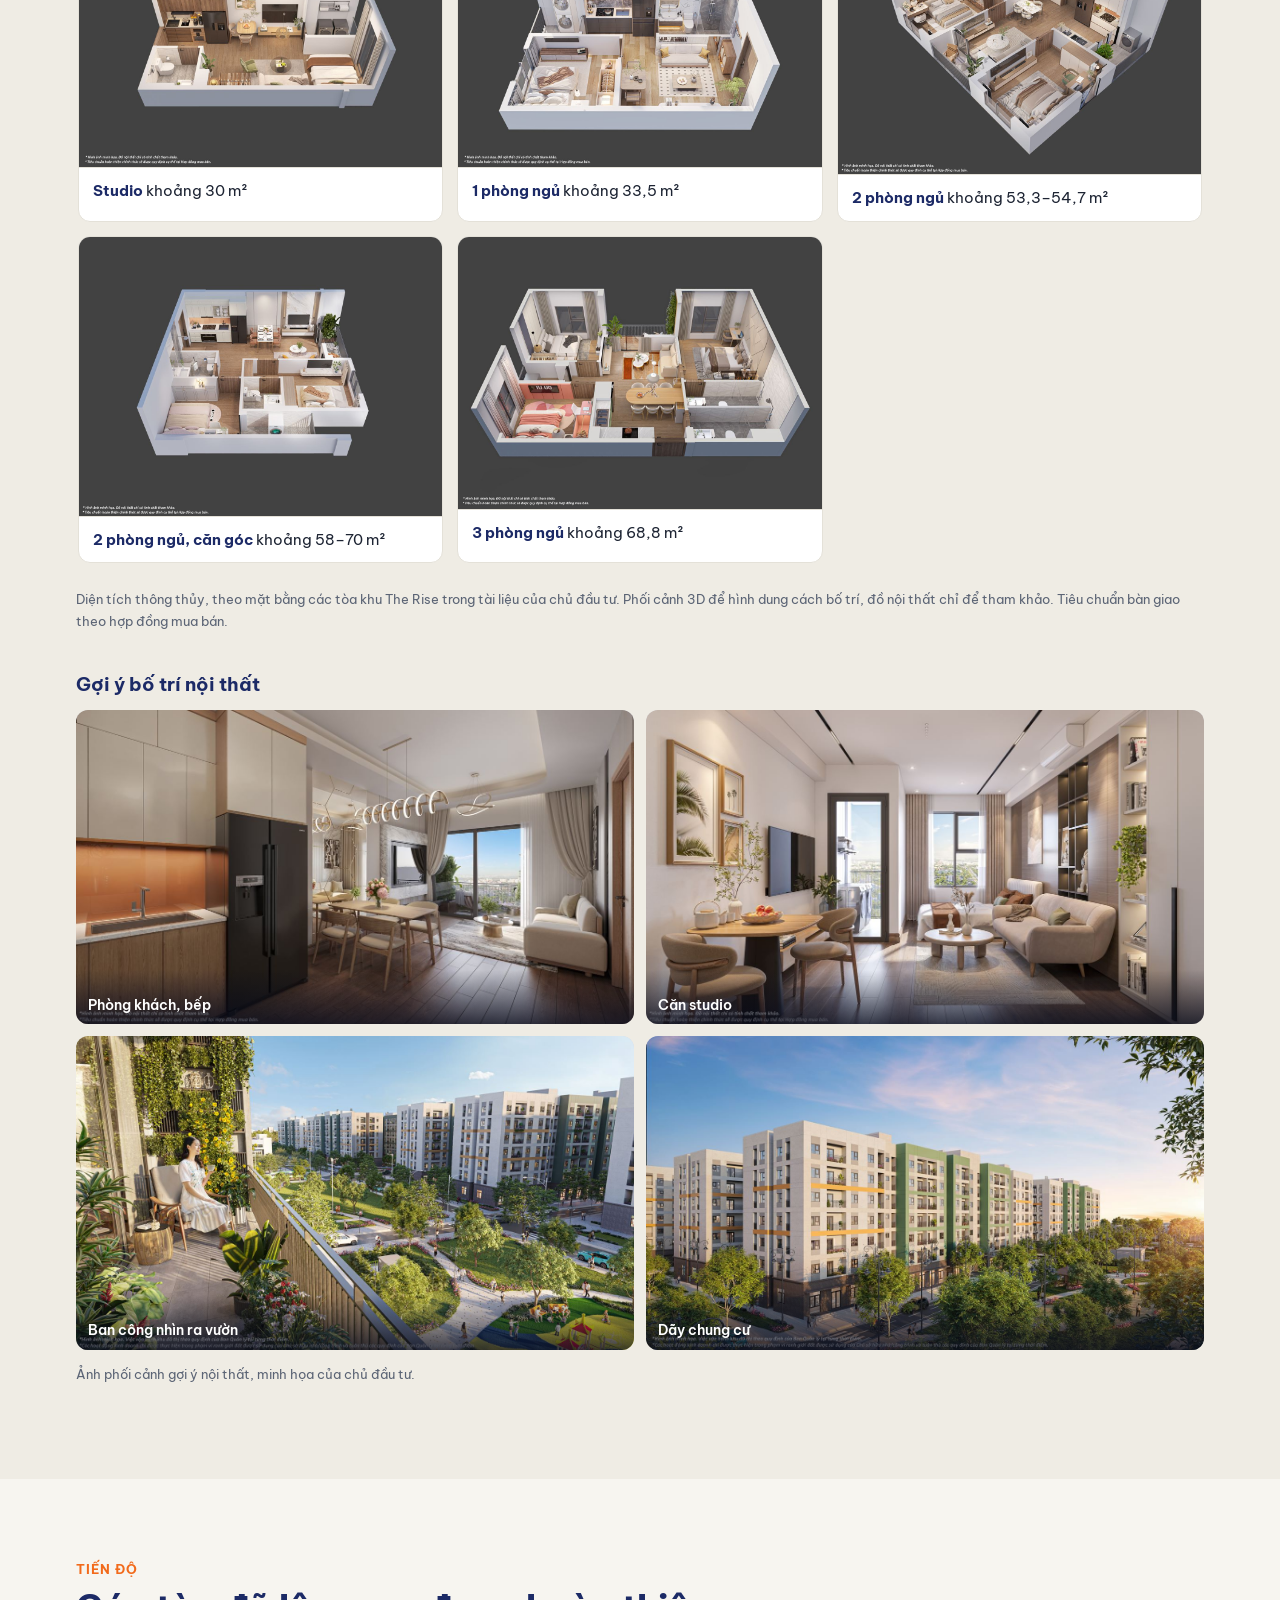
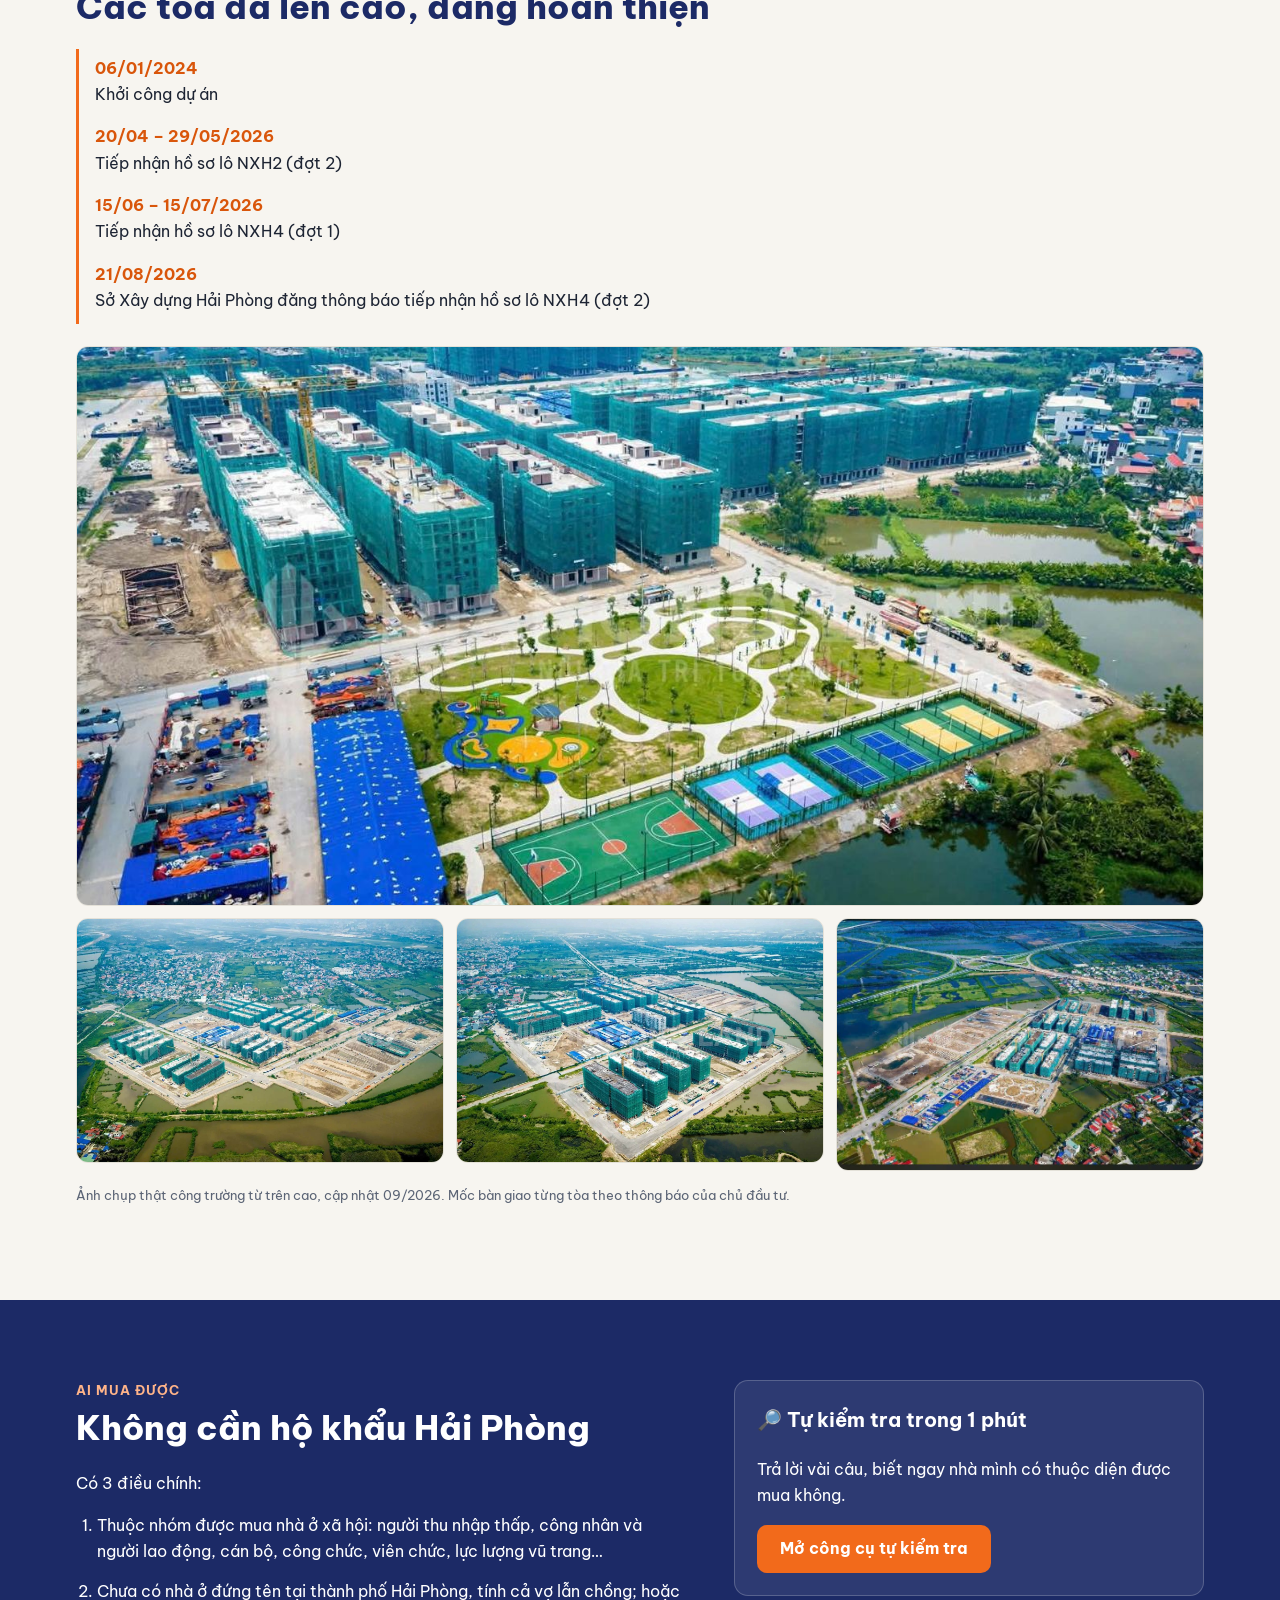
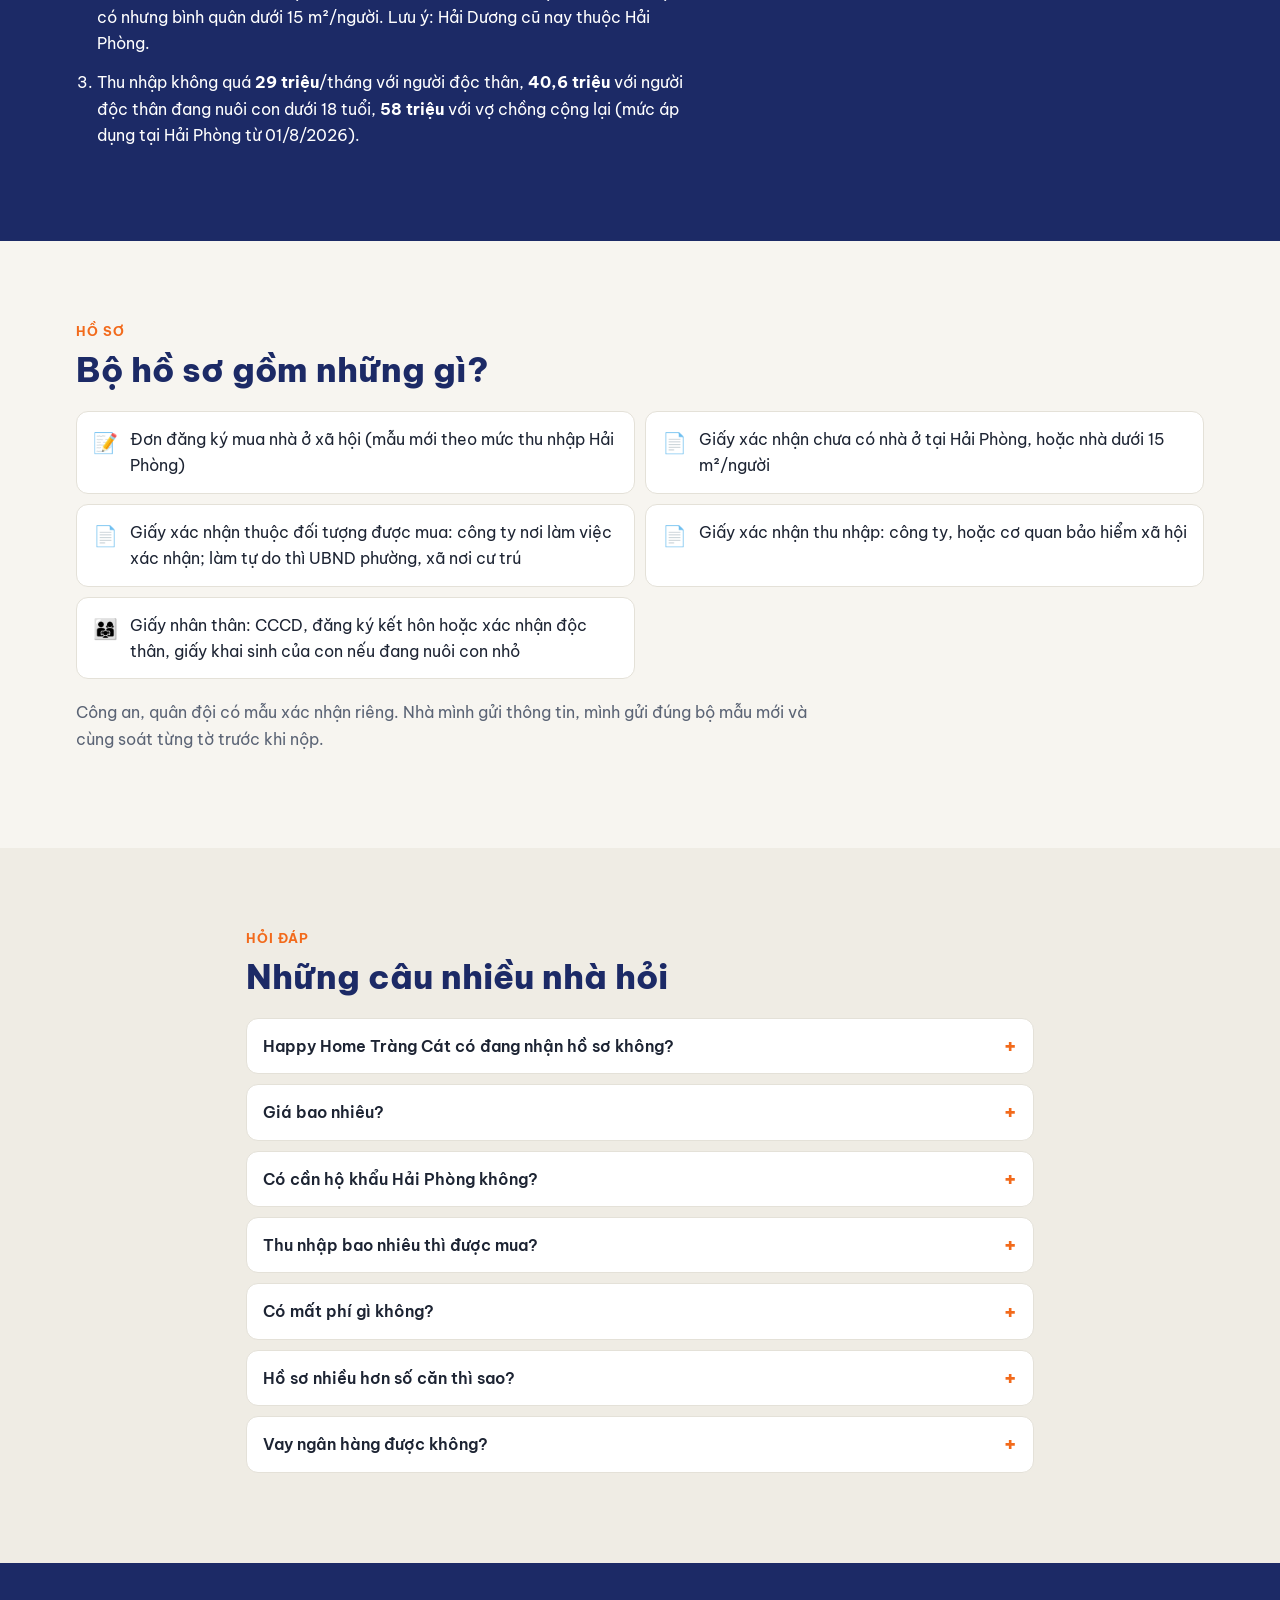
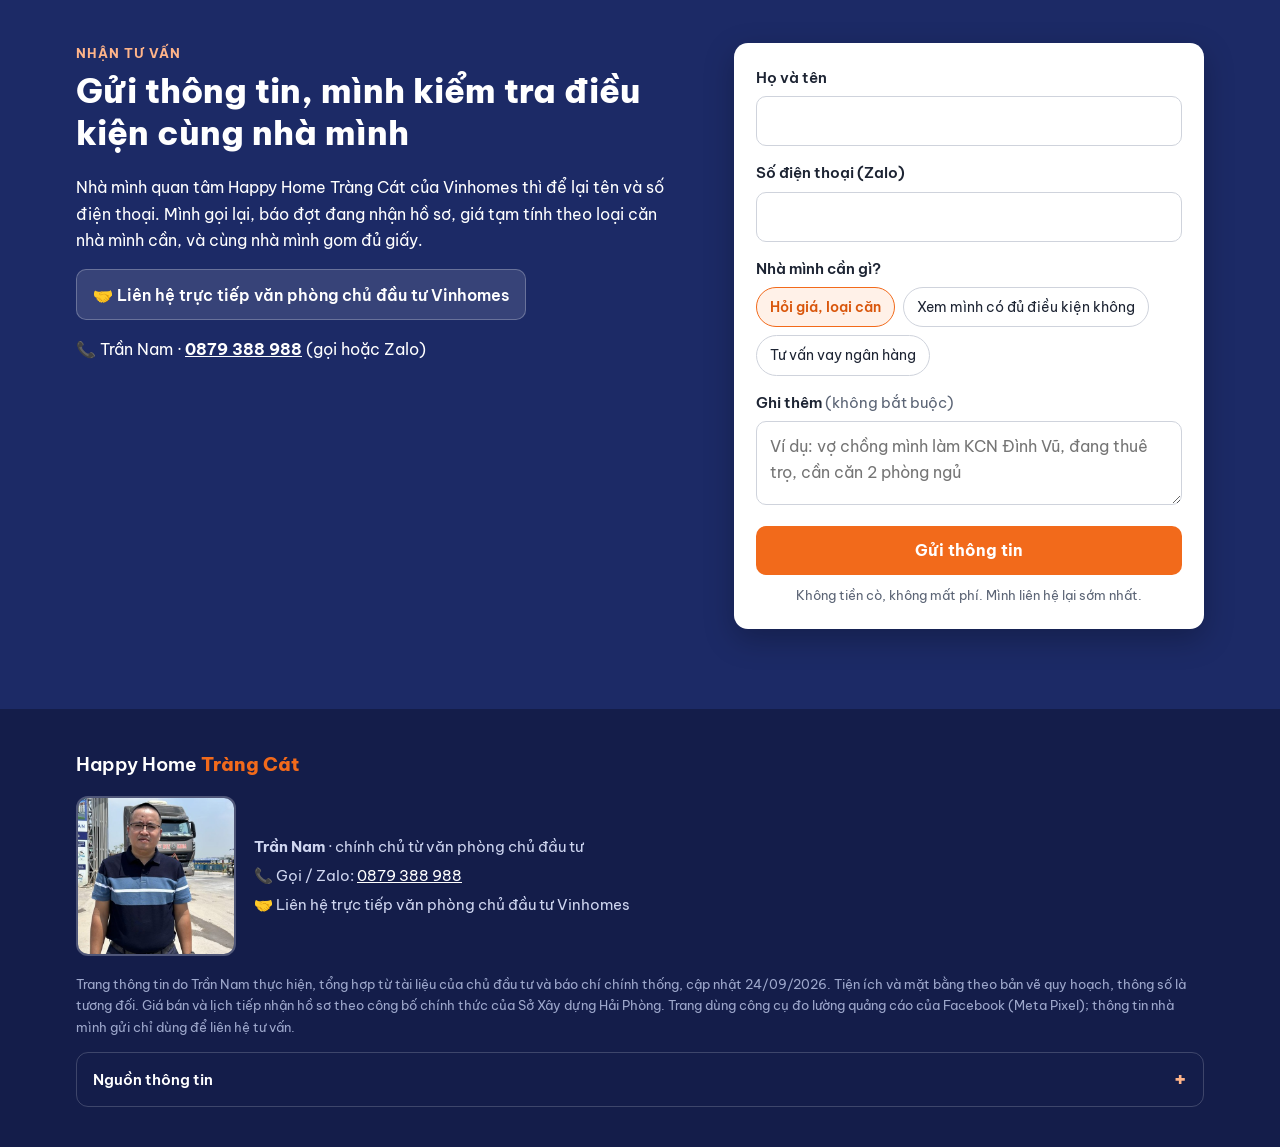
==== commit 53f0cdc1: "Revert "Gỡ phần layout + bóc mái theo lệnh sếp 30/09" This reverts commit deae5e3d69e04596b0920b9cbe" ====
--- a/index.html
+++ b/index.html
@@ -149,7 +149,8 @@
       <a href="img/pc-duong-dao.jpg" class="mo-lon"><img src="img/pc-duong-dao.jpg" width="720" height="900" loading="lazy" alt="Phối cảnh đường dạo cảnh quan giữa hai dãy nhà"><span>Đường dạo giữa hai dãy nhà</span></a>
       <a href="img/pc-truc-duong.jpg" class="mo-lon"><img src="img/pc-truc-duong.jpg" width="960" height="640" loading="lazy" alt="Phối cảnh trục đường nội khu và các tòa chung cư"><span>Trục đường nội khu</span></a>
     </div>
-    <p class="chu-thich">Ảnh phối cảnh minh họa của chủ đầu tư. Tiện ích theo tài liệu của chủ đầu tư, thông số là tương đối.</p>
+    <a href="img/tong-mat-bang.jpg" class="mo-lon anh-rong" style="margin-top:12px"><img src="img/tong-mat-bang.jpg" width="1800" height="1273" loading="lazy" alt="Tổng mặt bằng Khu Hạnh Phúc, Happy Home Tràng Cát, 59 tiện ích ngoài trời"></a>
+    <p class="chu-thich">Ảnh phối cảnh, tổng mặt bằng: minh họa của chủ đầu tư. Tiện ích theo tổng mặt bằng trong tài liệu của chủ đầu tư, thông số là tương đối.</p>
   </div>
 </section>
 
@@ -159,14 +160,14 @@
     <p class="nhan-khuc">Căn hộ</p>
     <h2>Studio đến 3 phòng ngủ</h2>
     <p class="dan">Căn 2 phòng ngủ khoảng 53,5 m² là loại nhiều nhất. Bàn giao hoàn thiện cơ bản: lát sàn, trần thạch cao, đủ thiết bị vệ sinh, chờ sẵn đường điều hòa.</p>
-    <div class="luoi-tien-ich">
-      <div class="the"><h3>Studio</h3><p>khoảng 30 m²</p></div>
-      <div class="the"><h3>1 phòng ngủ</h3><p>khoảng 33,5 m²</p></div>
-      <div class="the"><h3>2 phòng ngủ</h3><p>khoảng 53,3–54,7 m² — loại nhiều nhất</p></div>
-      <div class="the"><h3>2 phòng ngủ, căn góc</h3><p>khoảng 58–70 m²</p></div>
-      <div class="the"><h3>3 phòng ngủ</h3><p>khoảng 68,8 m²</p></div>
-    </div>
-    <p class="chu-thich">Diện tích thông thủy, theo tài liệu của chủ đầu tư. Thông số là tương đối. Bản vẽ mặt bằng từng căn xin xem trực tiếp tại văn phòng. Tiêu chuẩn bàn giao theo hợp đồng mua bán.</p>
+    <div class="luoi-can">
+      <figure><a href="img/mb3d-studio.jpg" class="mo-lon"><img src="img/mb3d-studio.jpg" width="1200" height="900" loading="lazy" alt="Phối cảnh 3D căn studio"></a><figcaption><b>Studio</b> khoảng 30 m²</figcaption></figure>
+      <figure><a href="img/mb3d-1pn.jpg" class="mo-lon"><img src="img/mb3d-1pn.jpg" width="1200" height="900" loading="lazy" alt="Phối cảnh 3D căn 1 phòng ngủ"></a><figcaption><b>1 phòng ngủ</b> khoảng 33,5 m²</figcaption></figure>
+      <figure><a href="img/mb3d-2pn.jpg" class="mo-lon"><img src="img/mb3d-2pn.jpg" width="1200" height="923" loading="lazy" alt="Phối cảnh 3D căn 2 phòng ngủ"></a><figcaption><b>2 phòng ngủ</b> khoảng 53,3–54,7 m²</figcaption></figure>
+      <figure><a href="img/mb3d-2pn-goc.jpg" class="mo-lon"><img src="img/mb3d-2pn-goc.jpg" width="1200" height="923" loading="lazy" alt="Phối cảnh 3D căn góc 2 phòng ngủ"></a><figcaption><b>2 phòng ngủ, căn góc</b> khoảng 58–70 m²</figcaption></figure>
+      <figure><a href="img/mb3d-3pn.jpg" class="mo-lon"><img src="img/mb3d-3pn.jpg" width="1200" height="900" loading="lazy" alt="Phối cảnh 3D căn 3 phòng ngủ"></a><figcaption><b>3 phòng ngủ</b> khoảng 68,8 m²</figcaption></figure>
+    </div>
+    <p class="chu-thich">Diện tích thông thủy, theo mặt bằng các tòa khu The Rise trong tài liệu của chủ đầu tư. Phối cảnh 3D để hình dung cách bố trí, đồ nội thất chỉ để tham khảo. Tiêu chuẩn bàn giao theo hợp đồng mua bán.</p>
 
     <h3 class="tieu-de-phu">Gợi ý bố trí nội thất</h3>
     <div class="luoi-noi-that">
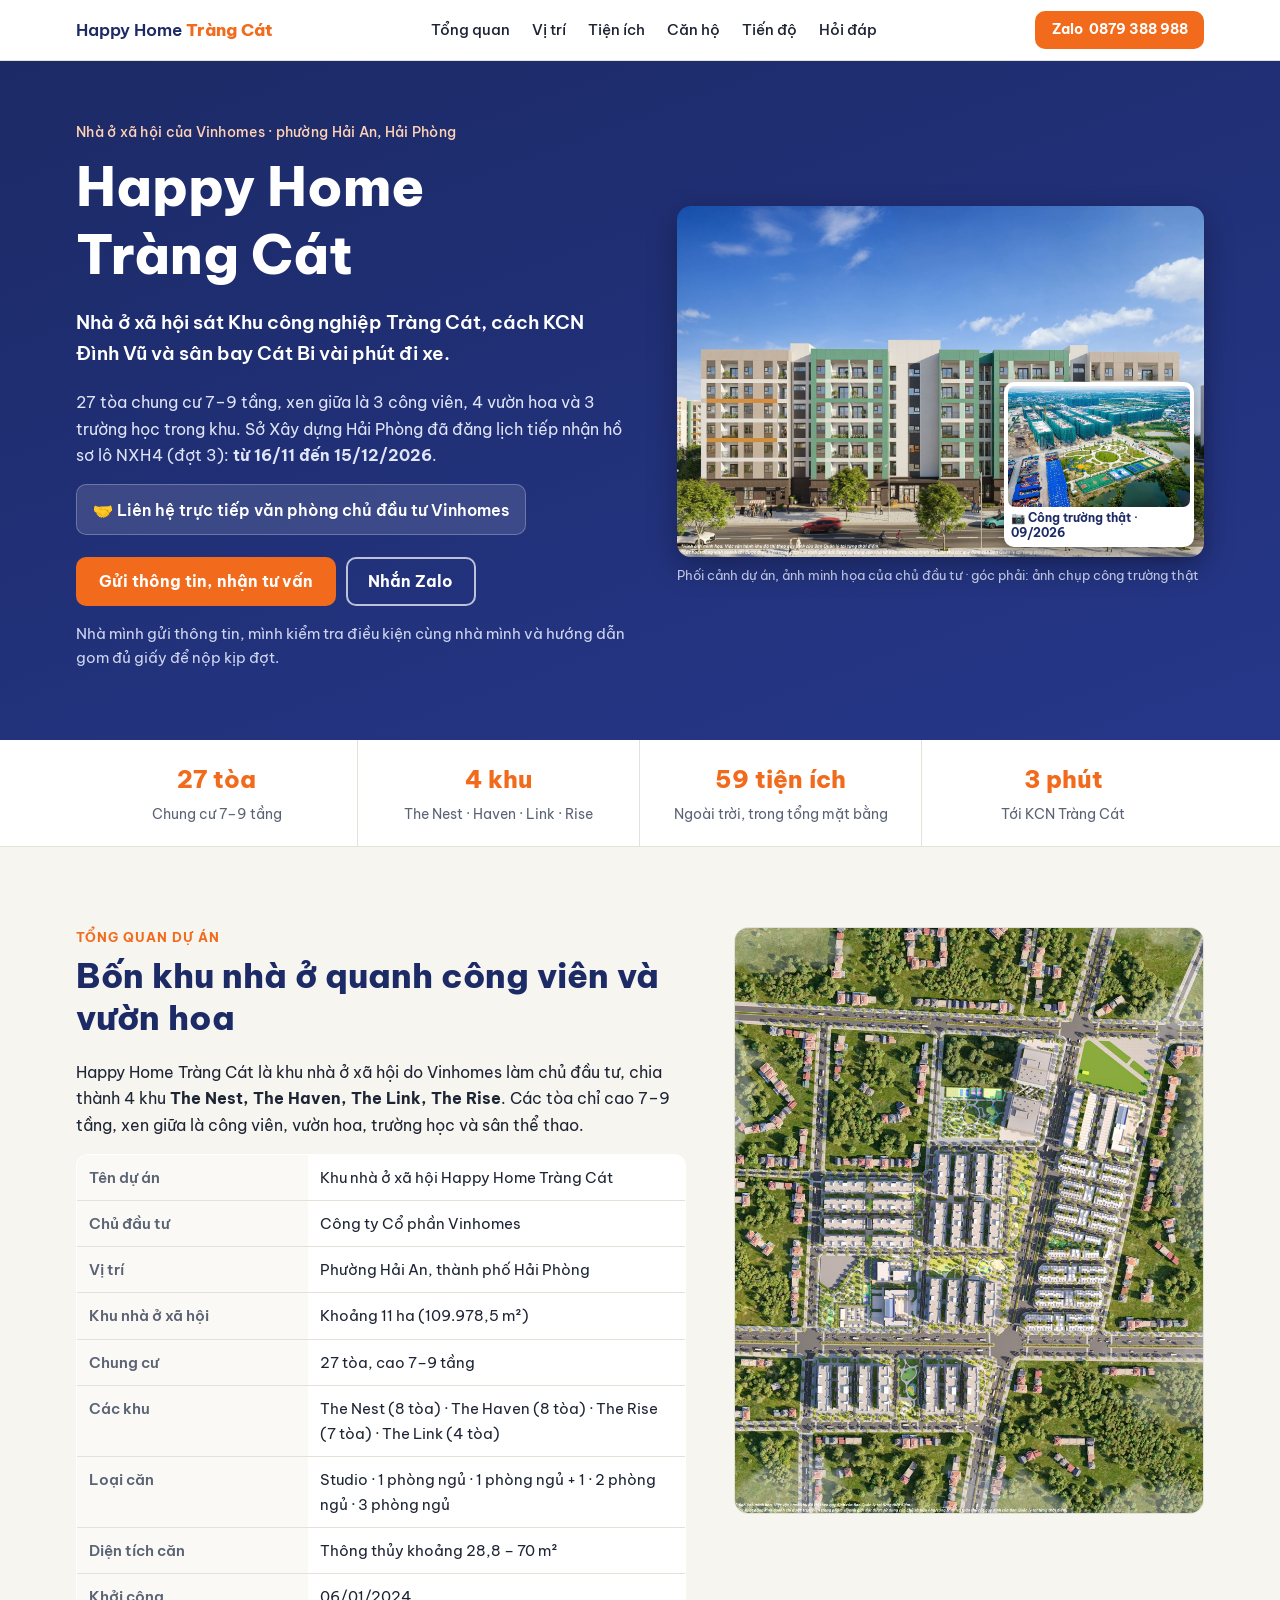
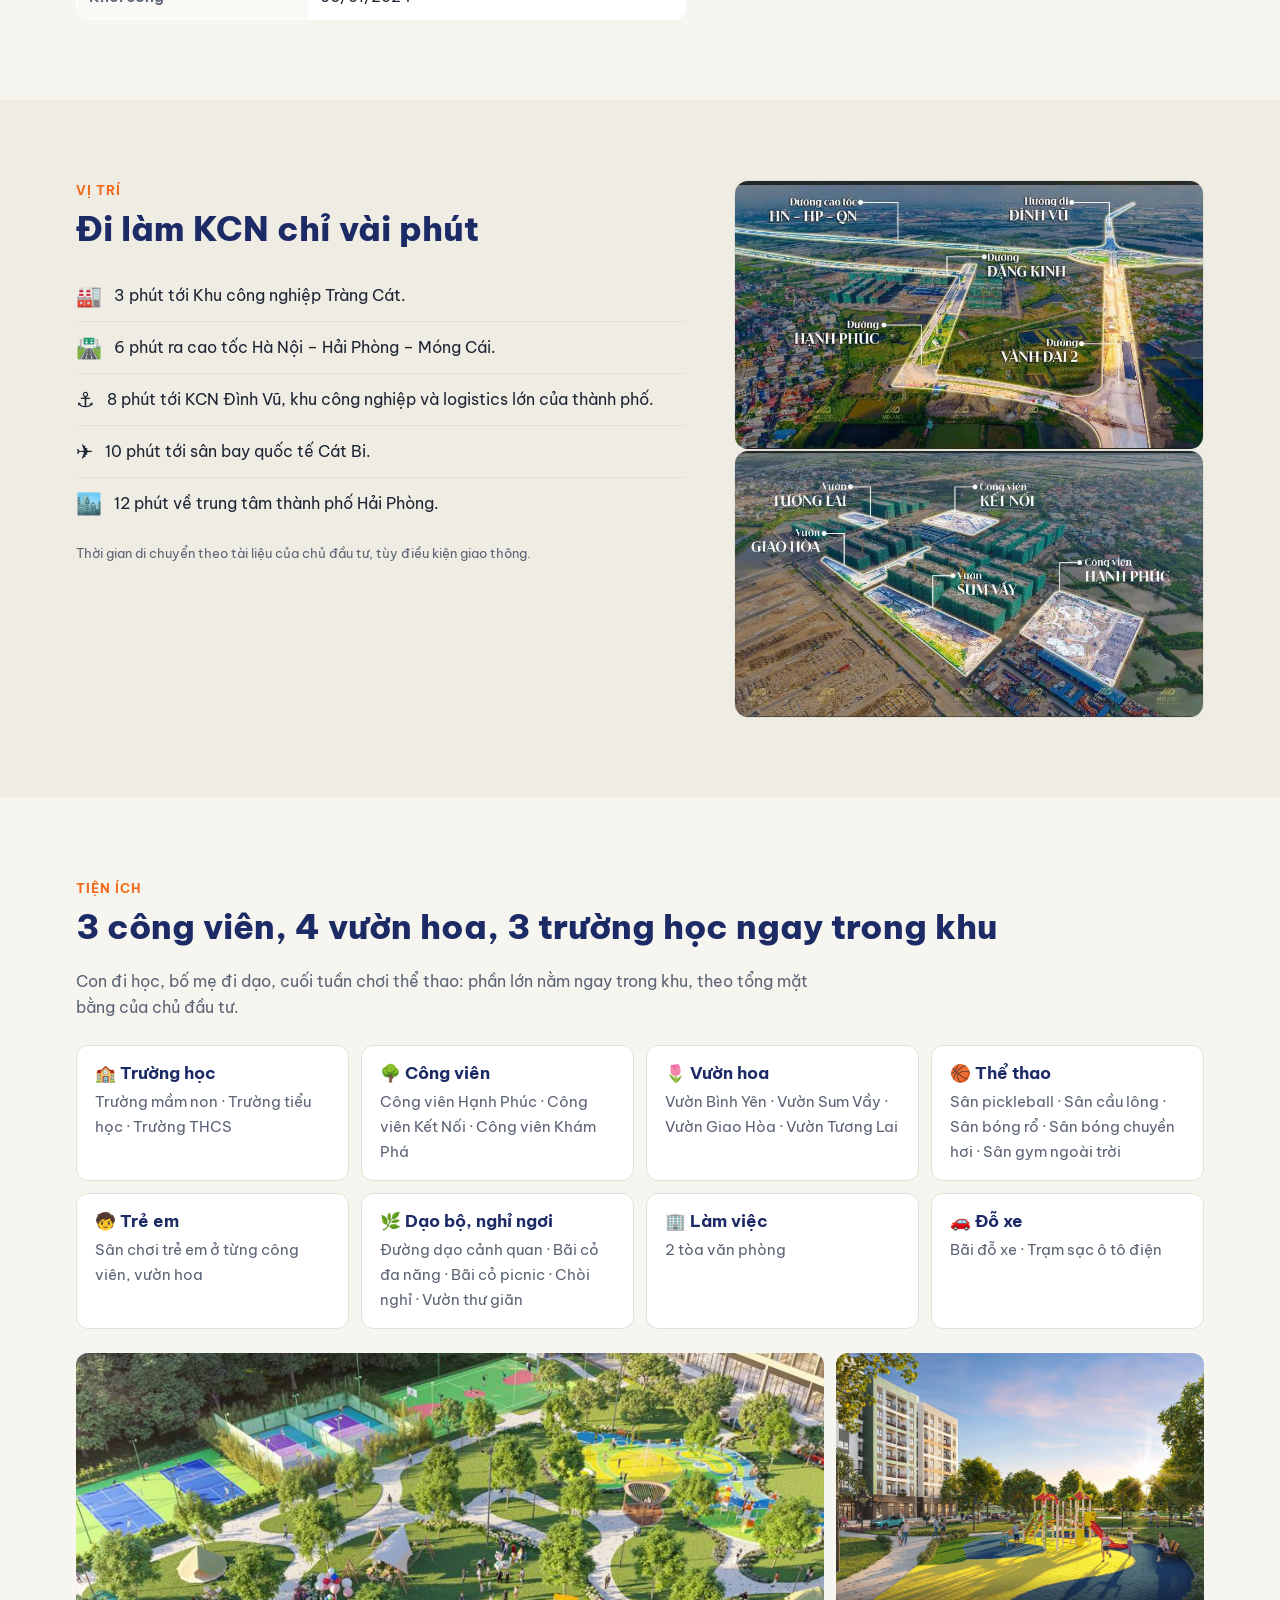
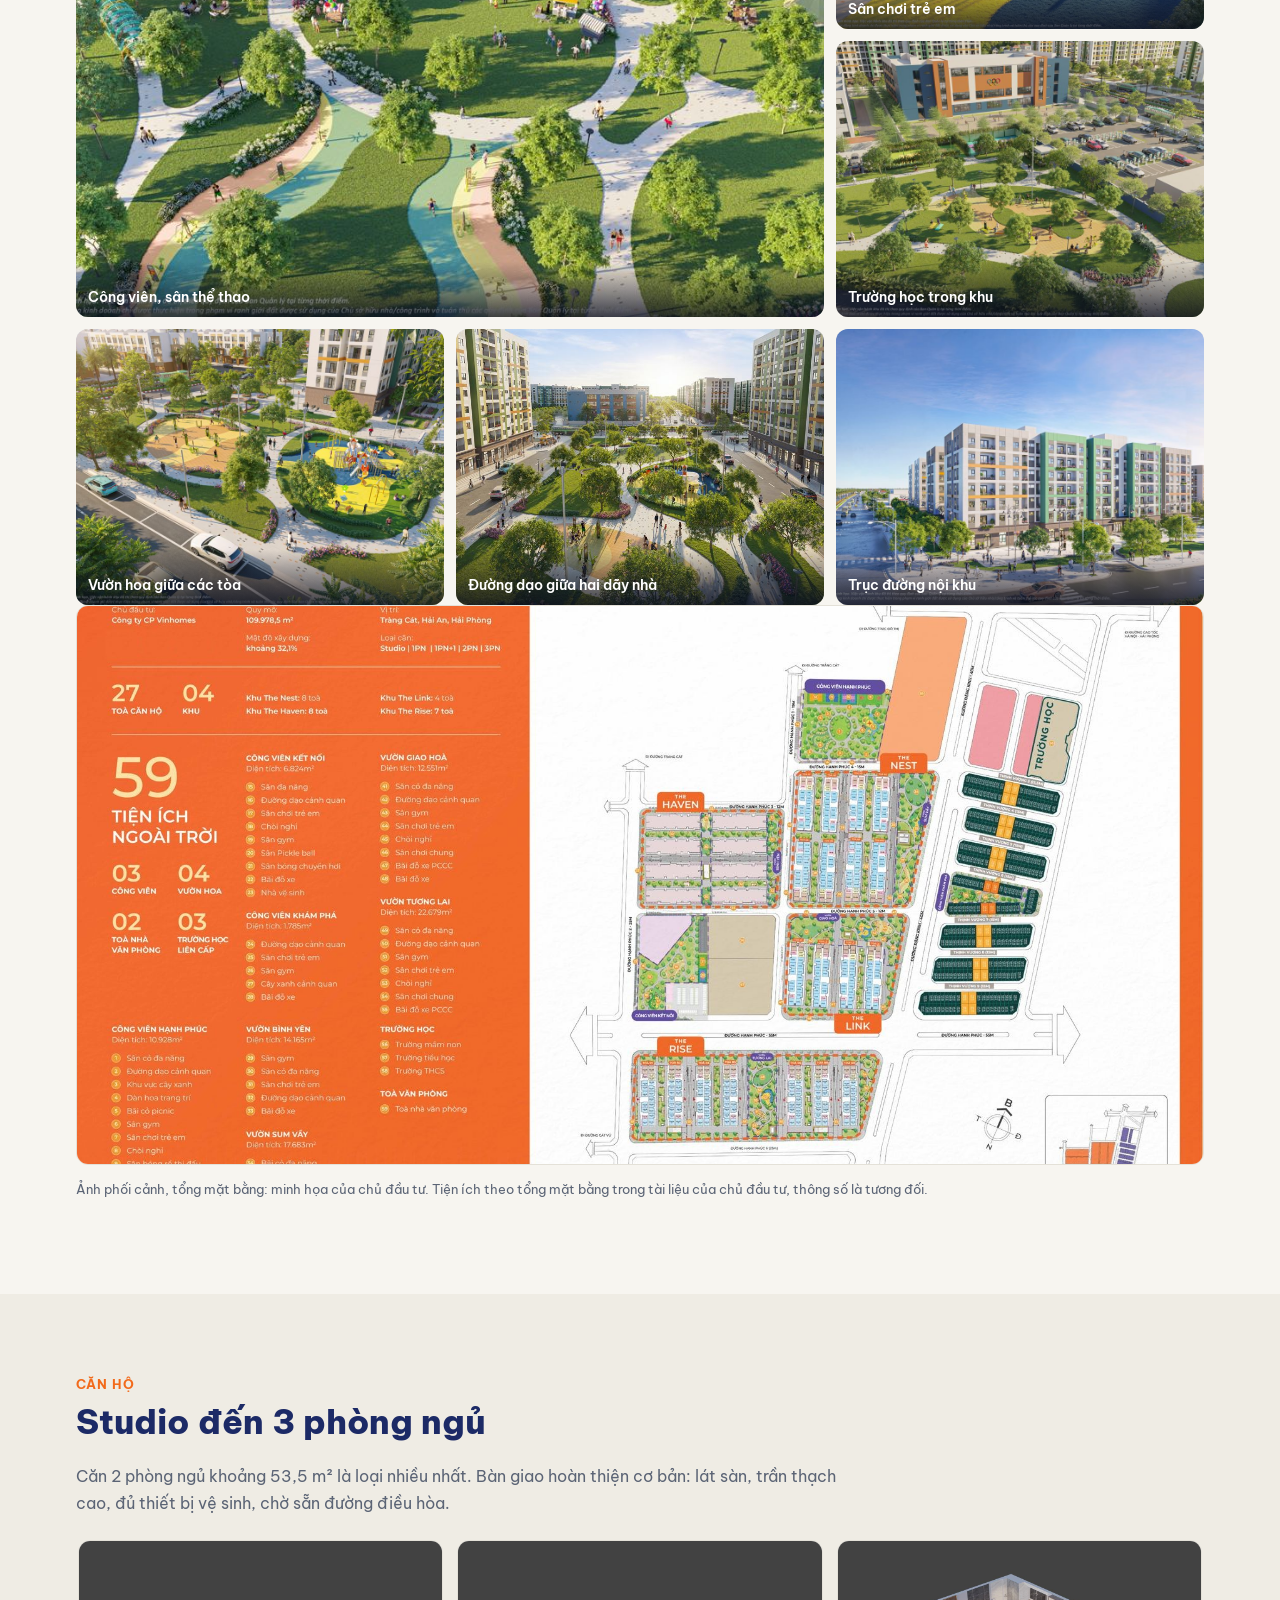
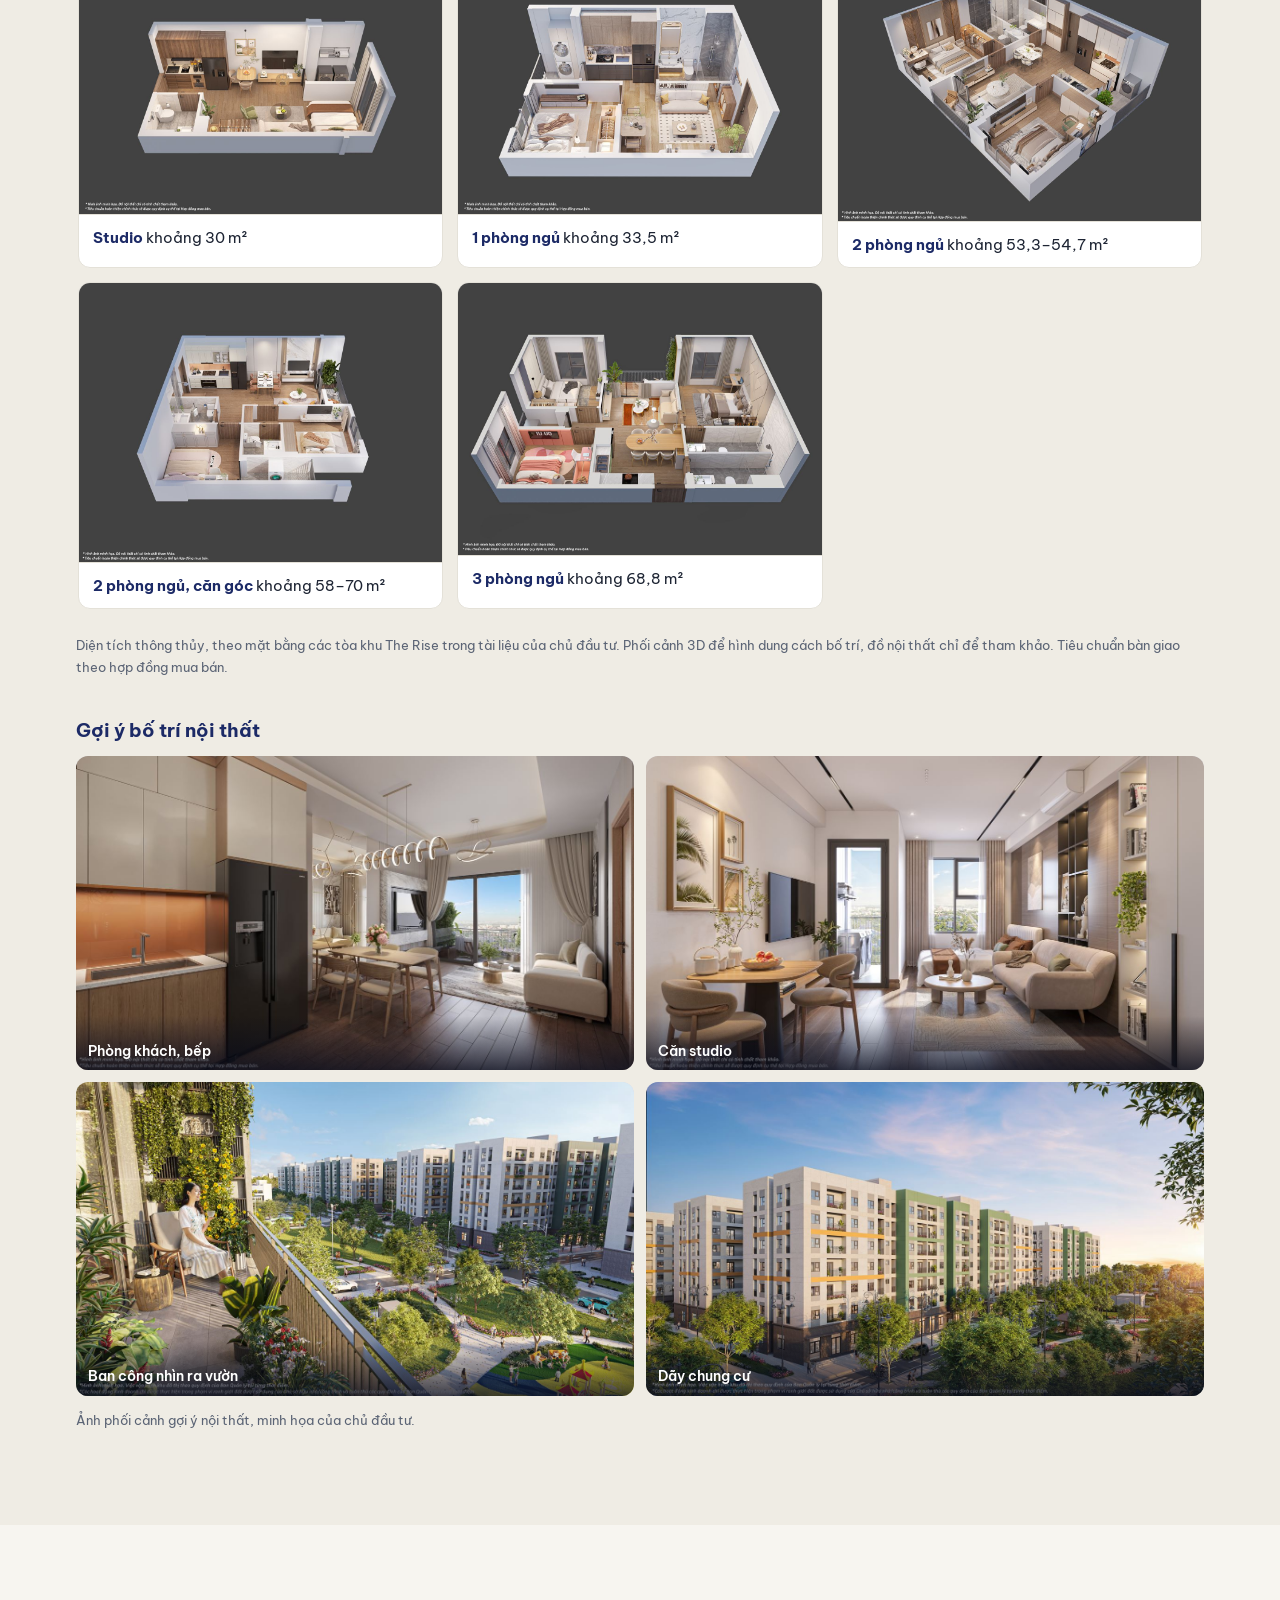
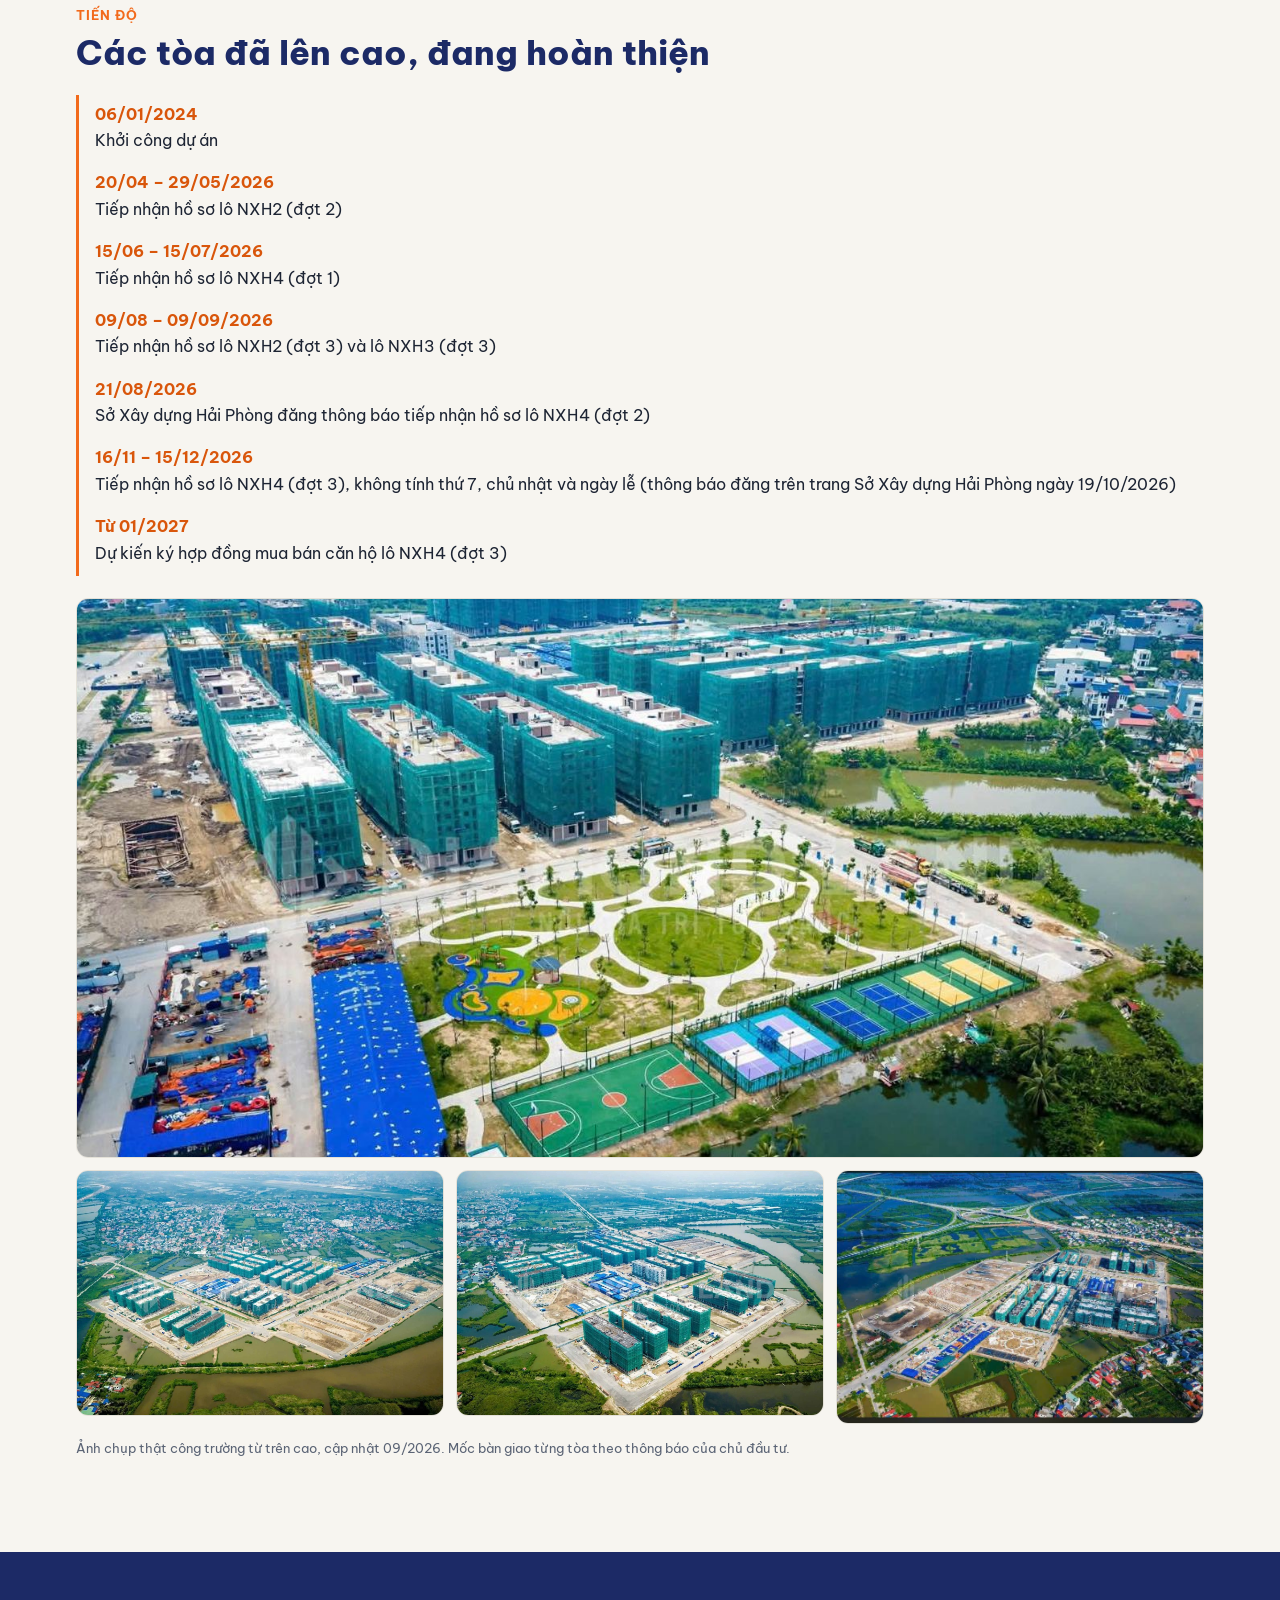
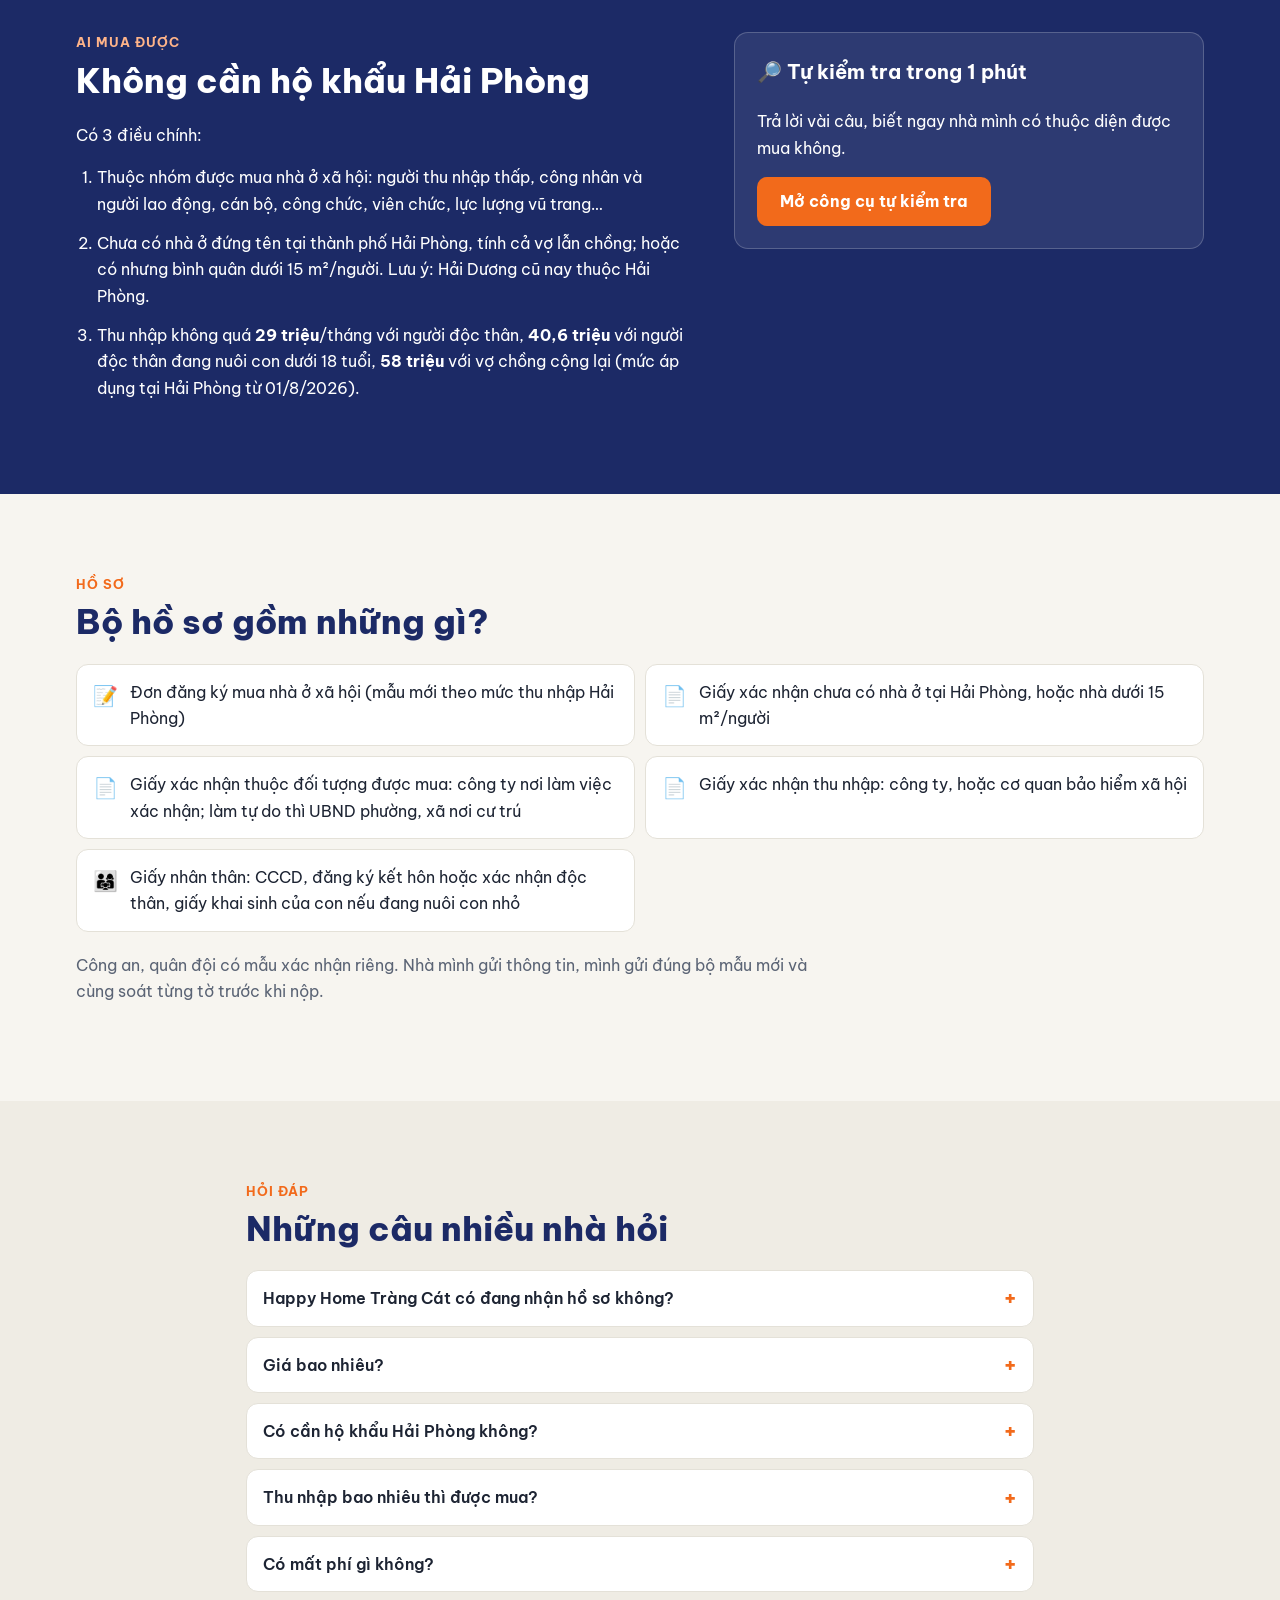
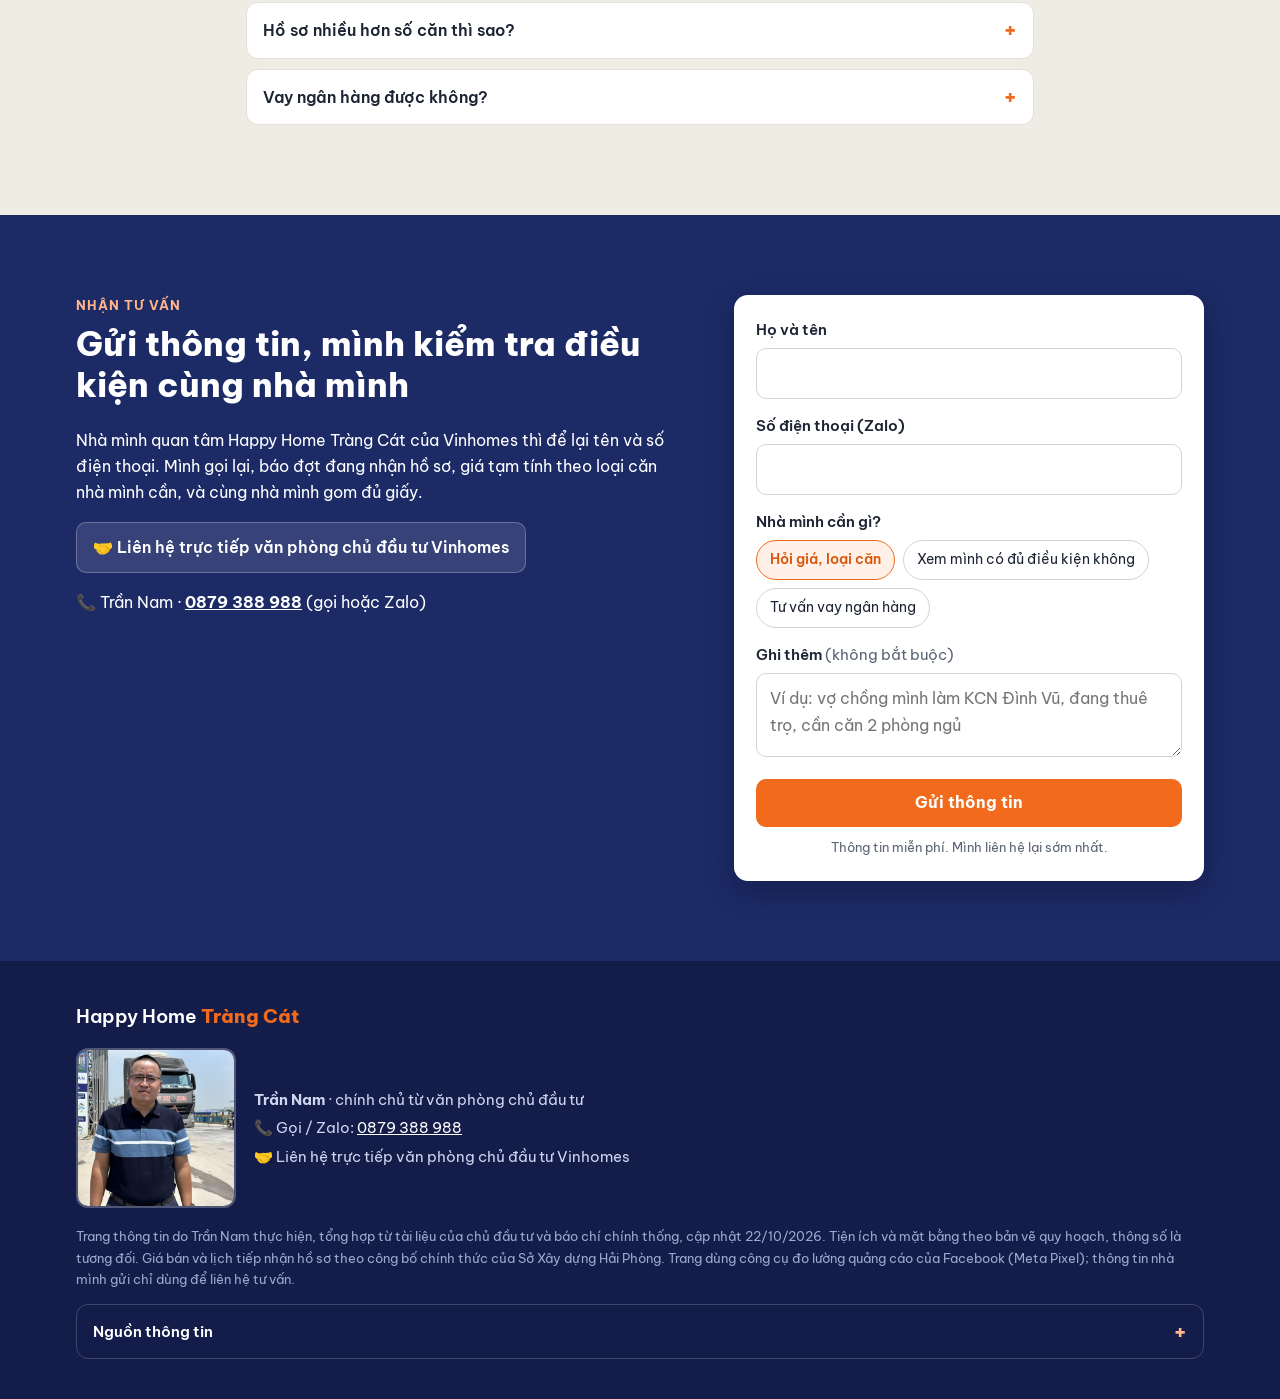
==== commit b05f23f0: "Cập nhật 22/10: lịch NXH4 đợt 3 (16/11–15/12/2026), NXH2/NXH3 đợt 3, diện tích 28,8–70 m², bỏ 'không" ====
--- a/index.html
+++ b/index.html
@@ -4,12 +4,12 @@
 <meta charset="UTF-8">
 <meta name="viewport" content="width=device-width, initial-scale=1, viewport-fit=cover">
 <title>Happy Home Tràng Cát – Nhà ở xã hội Vinhomes tại Hải Phòng</title>
-<meta name="description" content="Happy Home Tràng Cát của Vinhomes: nhà ở xã hội tại phường Hải An, Hải Phòng, 27 tòa 7–9 tầng, 3 công viên, 4 vườn hoa, 3 trường học trong khu. Sở Xây dựng Hải Phòng đang có thông báo tiếp nhận hồ sơ. Không tiền cò, không mất phí.">
+<meta name="description" content="Happy Home Tràng Cát của Vinhomes: nhà ở xã hội tại phường Hải An, Hải Phòng, 27 tòa 7–9 tầng, 3 công viên, 4 vườn hoa, 3 trường học trong khu. Lô NXH4 (đợt 3) nhận hồ sơ từ 16/11 đến 15/12/2026 theo thông báo đăng trên trang Sở Xây dựng Hải Phòng. Chủ đầu tư trực tiếp, thông tin miễn phí.">
 <link rel="canonical" href="https://trangcathappyhome.com/">
 <meta property="og:type" content="website">
 <meta property="og:url" content="https://trangcathappyhome.com/">
 <meta property="og:title" content="Happy Home Tràng Cát – Nhà ở xã hội Vinhomes tại Hải Phòng">
-<meta property="og:description" content="27 tòa 7–9 tầng, 3 công viên, 4 vườn hoa, 3 trường học trong khu. Liên hệ trực tiếp văn phòng chủ đầu tư Vinhomes: không tiền cò, không mất phí.">
+<meta property="og:description" content="27 tòa 7–9 tầng, 3 công viên, 4 vườn hoa, 3 trường học trong khu. Lô NXH4 (đợt 3) nhận hồ sơ từ 16/11 đến 15/12/2026. Liên hệ trực tiếp văn phòng chủ đầu tư Vinhomes, thông tin miễn phí.">
 <meta property="og:image" content="https://trangcathappyhome.com/img/chia-se.jpg">
 <meta property="og:locale" content="vi_VN">
 <meta name="theme-color" content="#1c2a66">
@@ -20,7 +20,7 @@
 <link rel="stylesheet" href="style.css">
 <script type="application/ld+json">{"@context": "https://schema.org", "@type": "WebSite", "@id": "https://trangcathappyhome.com/#web", "url": "https://trangcathappyhome.com/", "name": "Happy Home Tràng Cát", "alternateName": ["trangcathappyhome.com", "Nhà ở xã hội Tràng Cát Vinhomes"], "inLanguage": "vi-VN"}</script>
 <script type="application/ld+json">{"@context": "https://schema.org", "@type": "ApartmentComplex", "@id": "https://trangcathappyhome.com/#du-an", "name": "Happy Home Tràng Cát", "description": "Khu nhà ở xã hội của Vinhomes tại phường Hải An, Hải Phòng: 27 tòa chung cư 7–9 tầng chia 4 khu The Nest, The Haven, The Link, The Rise; 3 công viên, 4 vườn hoa, 3 trường học trong khu.", "url": "https://trangcathappyhome.com/", "image": "https://trangcathappyhome.com/img/pc-toa-nha.jpg", "address": {"@type": "PostalAddress", "addressLocality": "Phường Hải An", "addressRegion": "Hải Phòng", "addressCountry": "VN"}}</script>
-<script type="application/ld+json">{"@context": "https://schema.org", "@type": "FAQPage", "mainEntity": [{"@type": "Question", "name": "Happy Home Tràng Cát có đang nhận hồ sơ không?", "acceptedAnswer": {"@type": "Answer", "text": "Sở Xây dựng Hải Phòng đã đăng thông báo tiếp nhận hồ sơ mua nhà ở xã hội tại lô đất NXH4 (đợt 2) ngày 21/08/2026. Hạn nộp và số căn của từng đợt thay đổi theo thời gian, nhà mình nhắn mình để biết đợt đang mở còn nhận không, mình báo đúng theo thông tin mới nhất."}}, {"@type": "Question", "name": "Giá bao nhiêu?", "acceptedAnswer": {"@type": "Answer", "text": "Giá nhà ở xã hội là giá tạm tính theo từng đợt, khác nhau theo loại căn và diện tích. Mình không đăng giá lên mạng vì mỗi đợt một khác, dễ gây hiểu nhầm. Nhà mình để lại số điện thoại, mình gọi báo giá tạm tính đúng loại căn nhà mình cần."}}, {"@type": "Question", "name": "Có cần hộ khẩu Hải Phòng không?", "acceptedAnswer": {"@type": "Answer", "text": "Không cần. Điều được xét là nhà mình chưa có nhà ở đứng tên tại thành phố Hải Phòng (tính cả vợ lẫn chồng), đúng nhóm được mua và thu nhập không vượt mức. Lưu ý: Hải Dương cũ đã nhập vào Hải Phòng, nên nhà đứng tên ở Hải Dương cũ cũng tính là nhà tại Hải Phòng."}}, {"@type": "Question", "name": "Thu nhập bao nhiêu thì được mua?", "acceptedAnswer": {"@type": "Answer", "text": "Tại Hải Phòng, từ 01/8/2026: độc thân không quá 29 triệu/tháng, độc thân đang nuôi con dưới 18 tuổi không quá 40,6 triệu/tháng, vợ chồng cộng lại không quá 58 triệu/tháng."}}, {"@type": "Question", "name": "Có mất phí gì không?", "acceptedAnswer": {"@type": "Answer", "text": "Không. Nhà mình liên hệ trực tiếp văn phòng chủ đầu tư Vinhomes: không tiền cò, không mất phí. Mình hỗ trợ thủ tục không thu phí, không giữ giấy gốc của ai. Mua nhà ở xã hội không có khoản tiền nào để được ưu tiên, ai thu tiền kiểu đó nhà mình tránh xa."}}, {"@type": "Question", "name": "Hồ sơ nhiều hơn số căn thì sao?", "acceptedAnswer": {"@type": "Answer", "text": "Hồ sơ hợp lệ nộp khi căn còn thì được xét mua theo quy định; chỉ bốc thăm khi hồ sơ hợp lệ nhiều hơn số căn của đợt. Vì vậy nhà nào gom đủ giấy sớm thì chủ động hơn, không bao giờ thiệt."}}, {"@type": "Question", "name": "Vay ngân hàng được không?", "acceptedAnswer": {"@type": "Answer", "text": "Được. Khi đã ký hợp đồng mua, nhà mình vay được Ngân hàng Chính sách xã hội tối đa 80% giá trị hợp đồng, thời hạn tối đa 25 năm. Mình hướng dẫn cả phần vay khi nhà mình cần."}}]}</script>
+<script type="application/ld+json">{"@context": "https://schema.org", "@type": "FAQPage", "mainEntity": [{"@type": "Question", "name": "Happy Home Tràng Cát có đang nhận hồ sơ không?", "acceptedAnswer": {"@type": "Answer", "text": "Có lịch mới: Sở Xây dựng Hải Phòng đã đăng thông báo của chủ đầu tư ngày 19/10/2026, lô NXH4 (đợt 3) tiếp nhận hồ sơ từ 16/11/2026 đến hết 15/12/2026 (không tính thứ 7, chủ nhật và ngày lễ), dự kiến ký hợp đồng mua bán từ tháng 01/2027. Nhà mình nhắn mình để kiểm tra điều kiện và gom đủ giấy trước ngày mở nhận, mình báo đúng theo thông tin mới nhất."}}, {"@type": "Question", "name": "Giá bao nhiêu?", "acceptedAnswer": {"@type": "Answer", "text": "Giá nhà ở xã hội là giá tạm tính theo từng đợt, khác nhau theo loại căn và diện tích. Mình không đăng giá lên mạng vì mỗi đợt một khác, dễ gây hiểu nhầm. Nhà mình để lại số điện thoại, mình gọi báo giá tạm tính đúng loại căn nhà mình cần."}}, {"@type": "Question", "name": "Có cần hộ khẩu Hải Phòng không?", "acceptedAnswer": {"@type": "Answer", "text": "Không cần. Điều được xét là nhà mình chưa có nhà ở đứng tên tại thành phố Hải Phòng (tính cả vợ lẫn chồng), đúng nhóm được mua và thu nhập không vượt mức. Lưu ý: Hải Dương cũ đã nhập vào Hải Phòng, nên nhà đứng tên ở Hải Dương cũ cũng tính là nhà tại Hải Phòng."}}, {"@type": "Question", "name": "Thu nhập bao nhiêu thì được mua?", "acceptedAnswer": {"@type": "Answer", "text": "Tại Hải Phòng, từ 01/8/2026: độc thân không quá 29 triệu/tháng, độc thân đang nuôi con dưới 18 tuổi không quá 40,6 triệu/tháng, vợ chồng cộng lại không quá 58 triệu/tháng."}}, {"@type": "Question", "name": "Có mất phí gì không?", "acceptedAnswer": {"@type": "Answer", "text": "Không. Nhà mình liên hệ trực tiếp văn phòng chủ đầu tư Vinhomes, thông tin miễn phí. Mình hỗ trợ thủ tục không thu phí, không giữ giấy gốc của ai. Mua nhà ở xã hội không có khoản tiền nào để được ưu tiên, ai thu tiền kiểu đó nhà mình tránh xa."}}, {"@type": "Question", "name": "Hồ sơ nhiều hơn số căn thì sao?", "acceptedAnswer": {"@type": "Answer", "text": "Hồ sơ hợp lệ nộp khi căn còn thì được xét mua theo quy định; chỉ bốc thăm khi hồ sơ hợp lệ nhiều hơn số căn của đợt. Vì vậy nhà nào gom đủ giấy sớm thì chủ động hơn, không bao giờ thiệt."}}, {"@type": "Question", "name": "Vay ngân hàng được không?", "acceptedAnswer": {"@type": "Answer", "text": "Được. Khi đã ký hợp đồng mua, nhà mình vay được Ngân hàng Chính sách xã hội tối đa 80% giá trị hợp đồng, thời hạn tối đa 25 năm. Mình hướng dẫn cả phần vay khi nhà mình cần."}}]}</script>
 </head>
 <body>
 
@@ -48,7 +48,7 @@
       <p class="nhan">Nhà ở xã hội của Vinhomes · phường Hải An, Hải Phòng</p>
       <h1>Happy Home <span class="dong">Tràng Cát</span></h1>
       <p class="mo-moc">Nhà ở xã hội sát Khu công nghiệp Tràng Cát, cách KCN Đình Vũ và sân bay Cát Bi vài phút đi xe.</p>
-      <p class="mo-phu">27 tòa chung cư 7–9 tầng, xen giữa là 3 công viên, 4 vườn hoa và 3 trường học trong khu. Sở Xây dựng Hải Phòng đang có thông báo tiếp nhận hồ sơ.</p>
+      <p class="mo-phu">27 tòa chung cư 7–9 tầng, xen giữa là 3 công viên, 4 vườn hoa và 3 trường học trong khu. Sở Xây dựng Hải Phòng đã đăng lịch tiếp nhận hồ sơ lô NXH4 (đợt 3): <b>từ 16/11 đến 15/12/2026</b>.</p>
       <p class="uy-tin">🤝 Liên hệ trực tiếp văn phòng chủ đầu tư Vinhomes</p>
       <div class="mo-nut">
         <a class="nut nut-cam" href="#dang-ky">Gửi thông tin, nhận tư vấn</a>
@@ -94,6 +94,7 @@
         <tr><th>Chung cư</th><td>27 tòa, cao 7–9 tầng</td></tr>
         <tr><th>Các khu</th><td>The Nest (8 tòa) · The Haven (8 tòa) · The Rise (7 tòa) · The Link (4 tòa)</td></tr>
         <tr><th>Loại căn</th><td>Studio · 1 phòng ngủ · 1 phòng ngủ + 1 · 2 phòng ngủ · 3 phòng ngủ</td></tr>
+        <tr><th>Diện tích căn</th><td>Thông thủy khoảng 28,8 – 70 m²</td></tr>
         <tr><th>Khởi công</th><td>06/01/2024</td></tr>
       </table>
     </div>
@@ -189,7 +190,10 @@
       <li><b>06/01/2024</b>Khởi công dự án</li>
       <li><b>20/04 – 29/05/2026</b>Tiếp nhận hồ sơ lô NXH2 (đợt 2)</li>
       <li><b>15/06 – 15/07/2026</b>Tiếp nhận hồ sơ lô NXH4 (đợt 1)</li>
+      <li><b>09/08 – 09/09/2026</b>Tiếp nhận hồ sơ lô NXH2 (đợt 3) và lô NXH3 (đợt 3)</li>
       <li><b>21/08/2026</b>Sở Xây dựng Hải Phòng đăng thông báo tiếp nhận hồ sơ lô NXH4 (đợt 2)</li>
+      <li><b>16/11 – 15/12/2026</b>Tiếp nhận hồ sơ lô NXH4 (đợt 3), không tính thứ 7, chủ nhật và ngày lễ (thông báo đăng trên trang Sở Xây dựng Hải Phòng ngày 19/10/2026)</li>
+      <li><b>Từ 01/2027</b>Dự kiến ký hợp đồng mua bán căn hộ lô NXH4 (đợt 3)</li>
     </ul>
     <a href="img/flycam-1.jpg" class="mo-lon anh-rong"><img src="img/flycam-1.jpg" width="1400" height="932" loading="lazy" alt="Công trường Happy Home Tràng Cát nhìn từ trên cao, công viên và sân thể thao đã làm xong"></a>
     <div class="luoi-anh ngang">
@@ -245,7 +249,7 @@
     <h2>Những câu nhiều nhà hỏi</h2>
     <details>
       <summary>Happy Home Tràng Cát có đang nhận hồ sơ không?</summary>
-      <p>Sở Xây dựng Hải Phòng đã đăng thông báo tiếp nhận hồ sơ mua nhà ở xã hội tại lô đất NXH4 (đợt 2) ngày 21/08/2026. Hạn nộp và số căn của từng đợt thay đổi theo thời gian, nhà mình nhắn mình để biết đợt đang mở còn nhận không, mình báo đúng theo thông tin mới nhất.</p>
+      <p>Có lịch mới: Sở Xây dựng Hải Phòng đã đăng thông báo của chủ đầu tư ngày 19/10/2026, lô NXH4 (đợt 3) tiếp nhận hồ sơ từ 16/11/2026 đến hết 15/12/2026 (không tính thứ 7, chủ nhật và ngày lễ), dự kiến ký hợp đồng mua bán từ tháng 01/2027. Nhà mình nhắn mình để kiểm tra điều kiện và gom đủ giấy trước ngày mở nhận, mình báo đúng theo thông tin mới nhất.</p>
     </details>
     <details>
       <summary>Giá bao nhiêu?</summary>
@@ -261,7 +265,7 @@
     </details>
     <details>
       <summary>Có mất phí gì không?</summary>
-      <p>Không. Nhà mình liên hệ trực tiếp văn phòng chủ đầu tư Vinhomes: không tiền cò, không mất phí. Mình hỗ trợ thủ tục không thu phí, không giữ giấy gốc của ai. Mua nhà ở xã hội không có khoản tiền nào để được ưu tiên, ai thu tiền kiểu đó nhà mình tránh xa.</p>
+      <p>Không. Nhà mình liên hệ trực tiếp văn phòng chủ đầu tư Vinhomes, thông tin miễn phí. Mình hỗ trợ thủ tục không thu phí, không giữ giấy gốc của ai. Mua nhà ở xã hội không có khoản tiền nào để được ưu tiên, ai thu tiền kiểu đó nhà mình tránh xa.</p>
     </details>
     <details>
       <summary>Hồ sơ nhiều hơn số căn thì sao?</summary>
@@ -300,7 +304,7 @@
       <input class="an" id="web" name="web" type="text" tabindex="-1" autocomplete="off" aria-hidden="true">
       <p class="loi" id="loi" role="alert"></p>
       <button type="submit" class="nut nut-cam rong" id="nut-gui">Gửi thông tin</button>
-      <p class="nho-form">Không tiền cò, không mất phí. Mình liên hệ lại sớm nhất.</p>
+      <p class="nho-form">Thông tin miễn phí. Mình liên hệ lại sớm nhất.</p>
     </form>
   </div>
 </section>
@@ -318,7 +322,7 @@
         <p>🤝 Liên hệ trực tiếp văn phòng chủ đầu tư Vinhomes</p>
       </div>
     </div>
-    <p class="nho">Trang thông tin do Trần Nam thực hiện, tổng hợp từ tài liệu của chủ đầu tư và báo chí chính thống, cập nhật 24/09/2026. Tiện ích và mặt bằng theo bản vẽ quy hoạch, thông số là tương đối. Giá bán và lịch tiếp nhận hồ sơ theo công bố chính thức của Sở Xây dựng Hải Phòng. Trang dùng công cụ đo lường quảng cáo của Facebook (Meta Pixel); thông tin nhà mình gửi chỉ dùng để liên hệ tư vấn.</p>
+    <p class="nho">Trang thông tin do Trần Nam thực hiện, tổng hợp từ tài liệu của chủ đầu tư và báo chí chính thống, cập nhật 22/10/2026. Tiện ích và mặt bằng theo bản vẽ quy hoạch, thông số là tương đối. Giá bán và lịch tiếp nhận hồ sơ theo công bố chính thức của Sở Xây dựng Hải Phòng. Trang dùng công cụ đo lường quảng cáo của Facebook (Meta Pixel); thông tin nhà mình gửi chỉ dùng để liên hệ tư vấn.</p>
     <details class="nguon">
       <summary>Nguồn thông tin</summary>
       <ul>
@@ -326,6 +330,8 @@
         <li>Diện tích căn khu The Rise: mặt bằng các tòa khu The Rise của chủ đầu tư</li>
         <li>Khởi công 06/01/2024: <a href="https://danviet.vn/vingroup-khoi-cong-du-an-nha-o-xa-hoi-happy-home-trang-cat-tai-thanh-pho-hoa-phuong-do-20240106092212843-d1138803.html" target="_blank" rel="noopener">Dân Việt 06/01/2024</a></li>
         <li>Đợt NXH2 (đợt 2): <a href="https://danviet.vn/hon-2200-can-nha-o-xa-hoi-cua-vinhomes-du-dieu-kien-mo-ban-d1424968.html" target="_blank" rel="noopener">Dân Việt 10/05/2026</a> · đợt NXH4 (đợt 1): <a href="https://danviet.vn/vinhomes-mo-ban-hon-1200-can-nha-o-xa-hoi-tai-hai-phong-d1427254.html" target="_blank" rel="noopener">Dân Việt 17/05/2026</a></li>
+        <li>Lô NXH2 (đợt 3), NXH3 (đợt 3) nhận hồ sơ 09/08 – 09/09/2026: thông báo của chủ đầu tư đăng trên <a href="https://soxd.haiphong.gov.vn/du-an-xay-dung-nha-o-xa-hoi-tai-phuong-trang-cat-quan-hai-an" target="_blank" rel="noopener">trang Sở Xây dựng Hải Phòng</a> (07/2026)</li>
+        <li>Lô NXH4 (đợt 3) nhận hồ sơ 16/11 – 15/12/2026, ký hợp đồng dự kiến từ 01/2027, diện tích thông thủy 28,8 – 70 m²: <a href="https://soxd.haiphong.gov.vn/du-an-xay-dung-nha-o-xa-hoi-tai-phuong-trang-cat-quan-hai-an/tiep-nhan-ho-so-mua-nha-o-xa-hoi-lo-dat-nxh4-dot-3-thuoc-du-an-xay-dung-nha-o-xa-hoi-giai-doan-1-987724" target="_blank" rel="noopener">Văn bản 39/2026/CV-VH_KDMKT-VHM của Vinhomes, Sở Xây dựng Hải Phòng đăng 19/10/2026</a></li>
         <li>Thông báo tiếp nhận hồ sơ lô NXH4 (đợt 2) ngày 21/08/2026: <a href="https://soxaydung.haiphong.gov.vn/nha-o-xa-hoi" target="_blank" rel="noopener">Sở Xây dựng Hải Phòng</a></li>
         <li>Mức thu nhập 29 / 40,6 / 58 triệu tại Hải Phòng từ 01/8/2026: <a href="https://baohaiphong.vn/tang-nguong-thu-nhap-them-nhieu-nguoi-duoc-mua-thue-mua-nha-o-xa-hoi-547623.html" target="_blank" rel="noopener">Báo Hải Phòng 12/07/2026</a> (hệ số 1,16 nhân mức nền của Nghị định 136/2026/NĐ-CP)</li>
         <li>Hải Dương nhập vào Hải Phòng: Nghị quyết 202/2025/QH15</li>
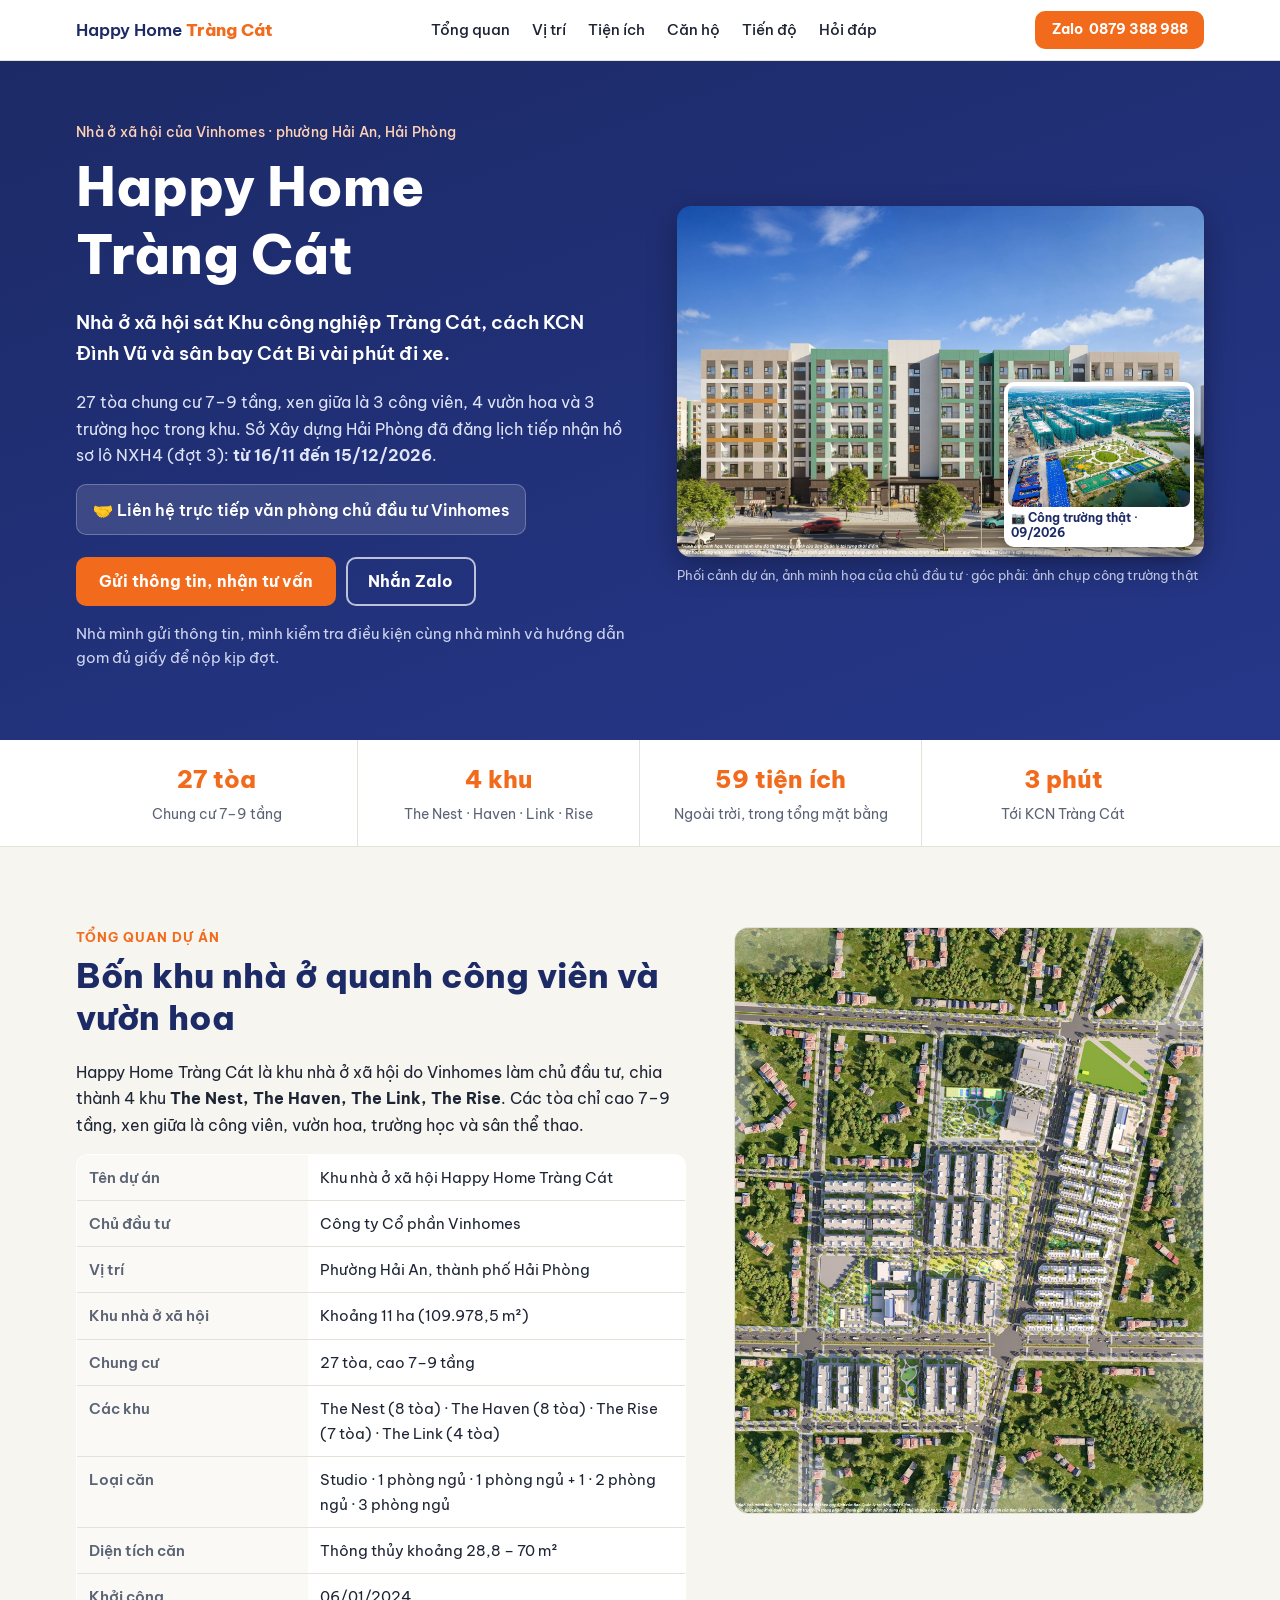
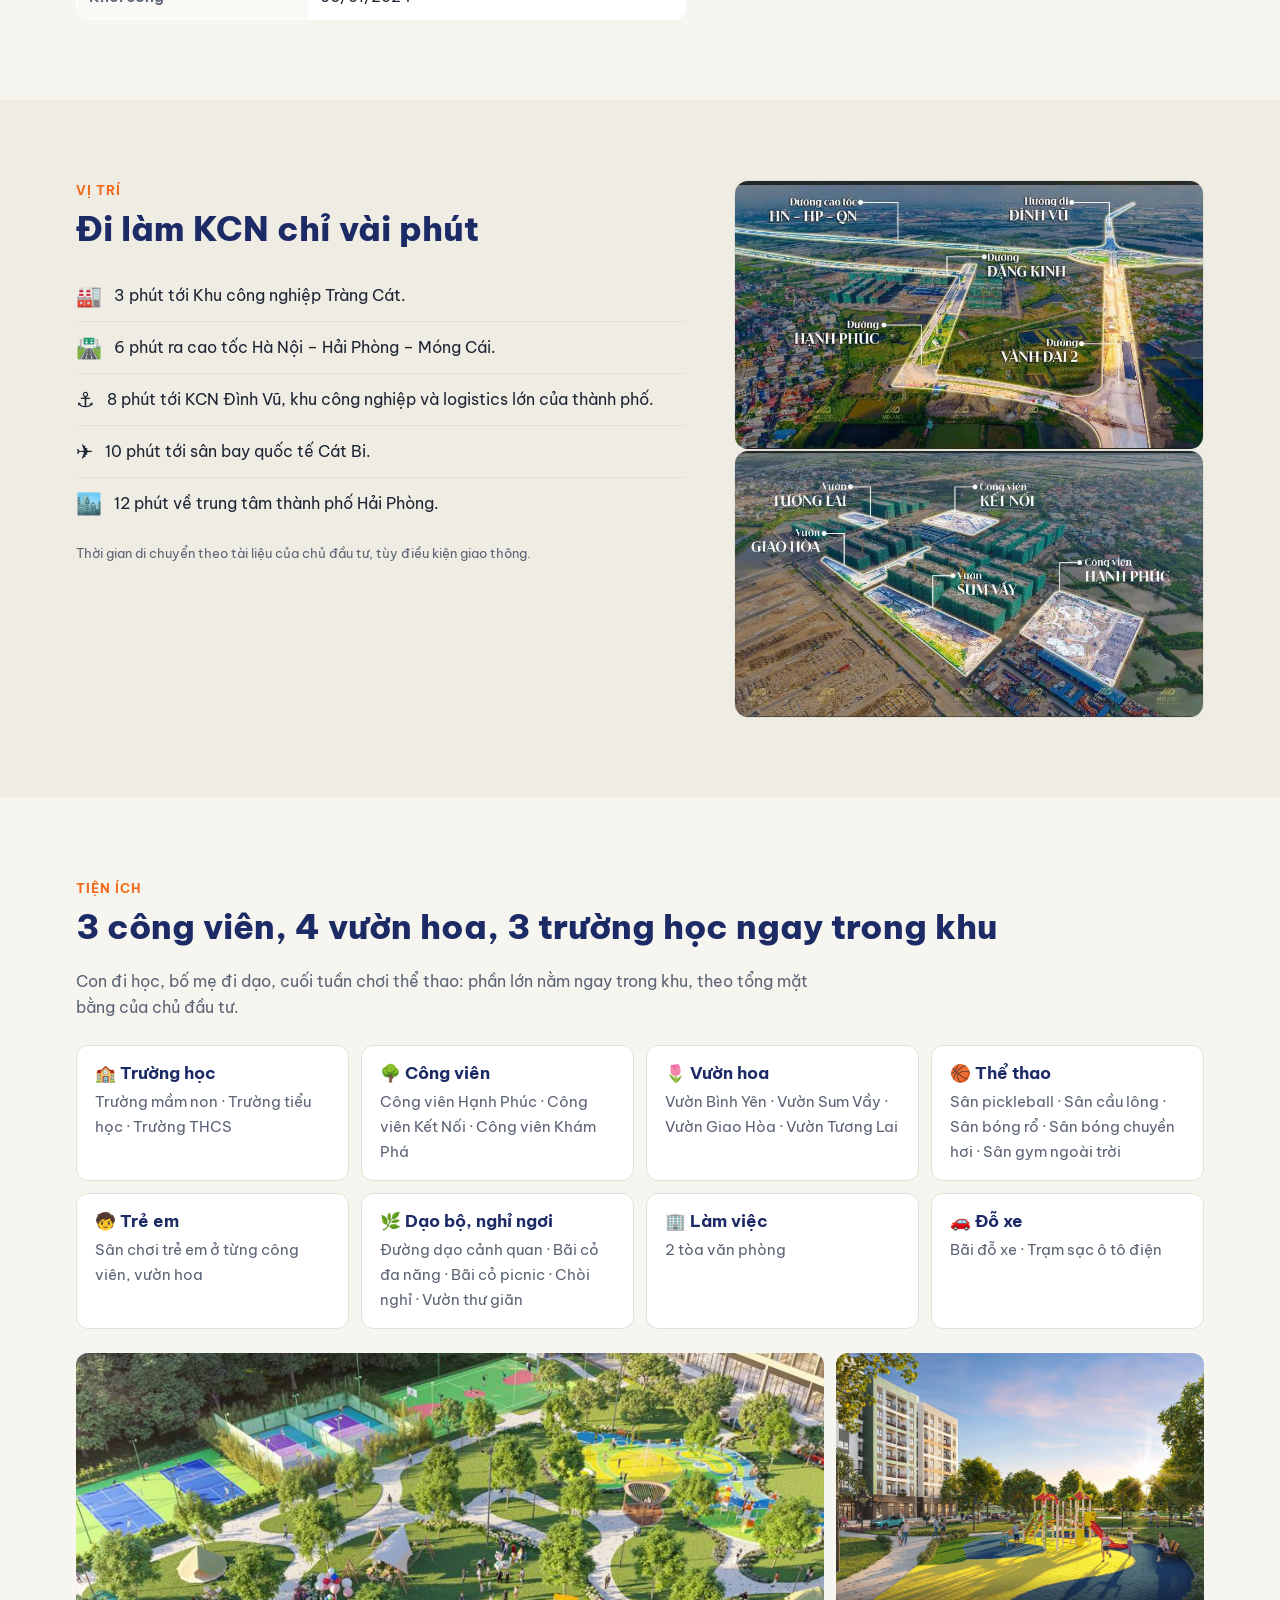
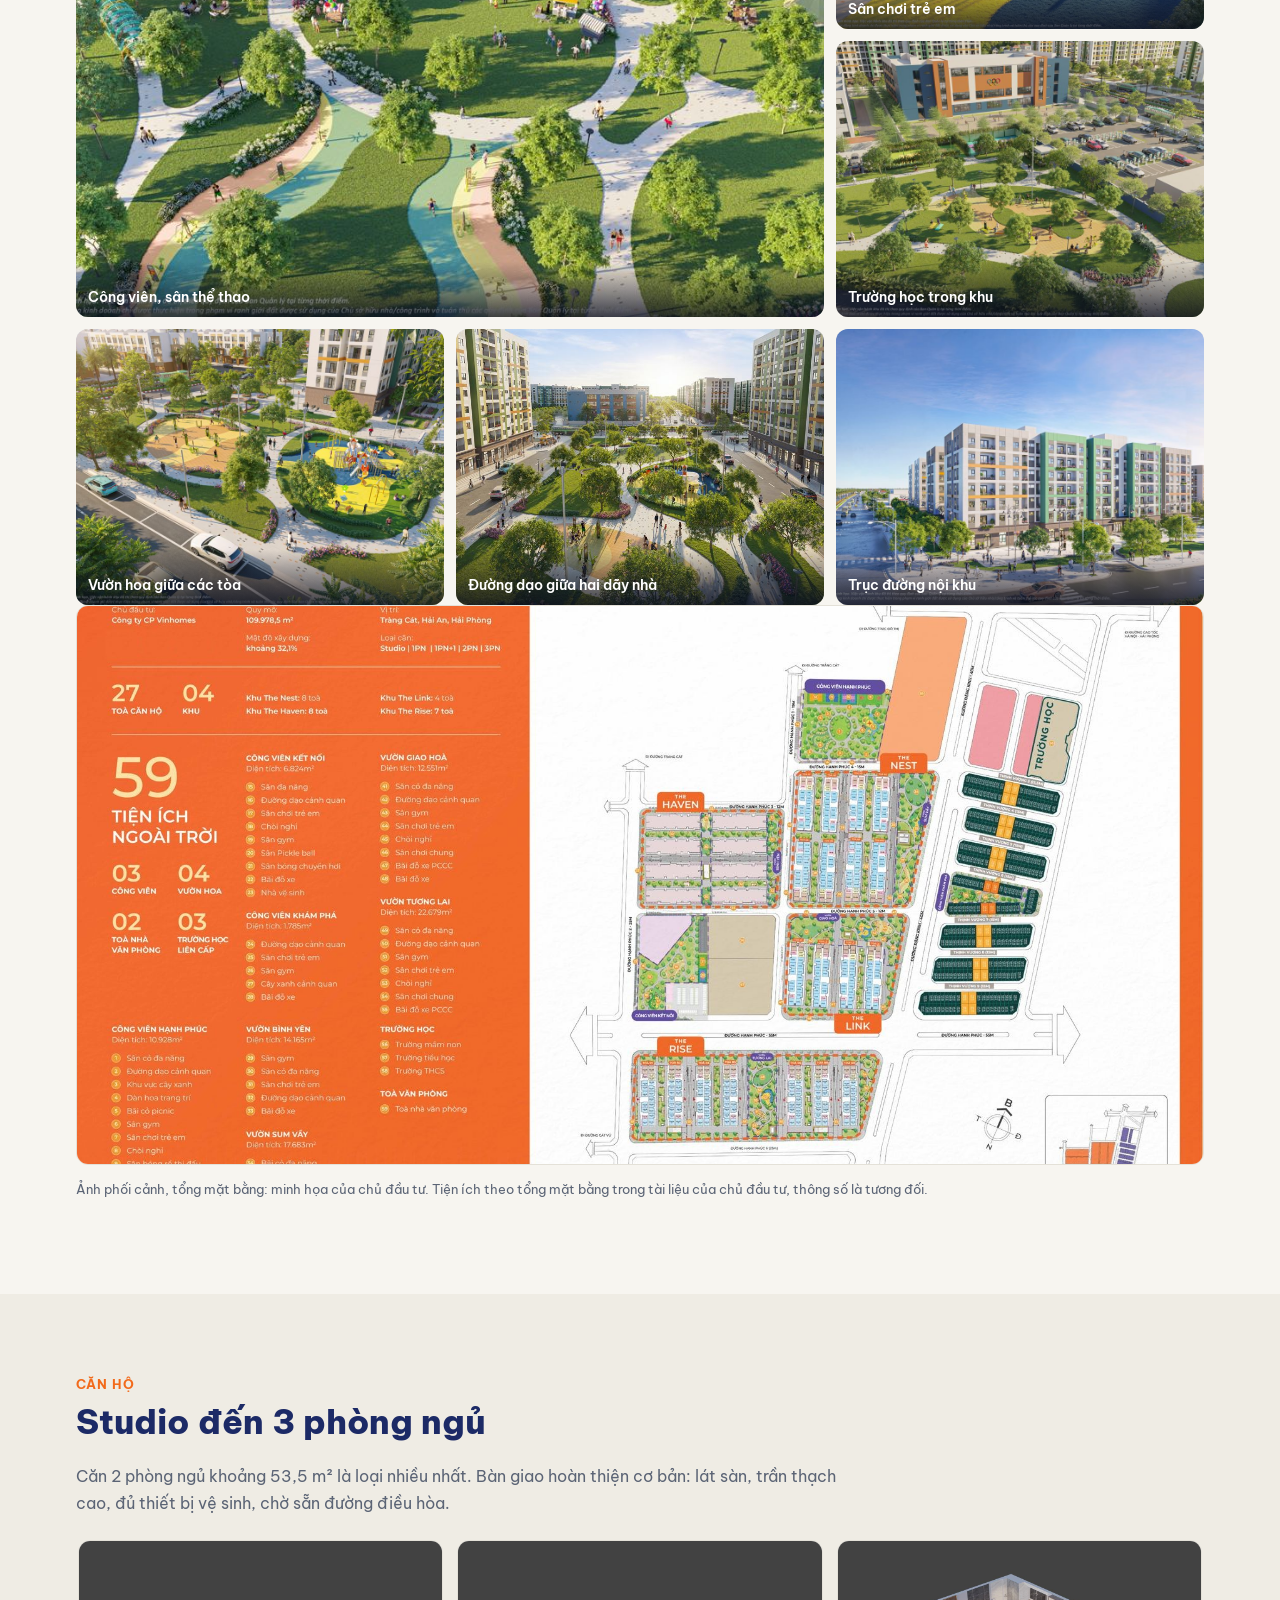
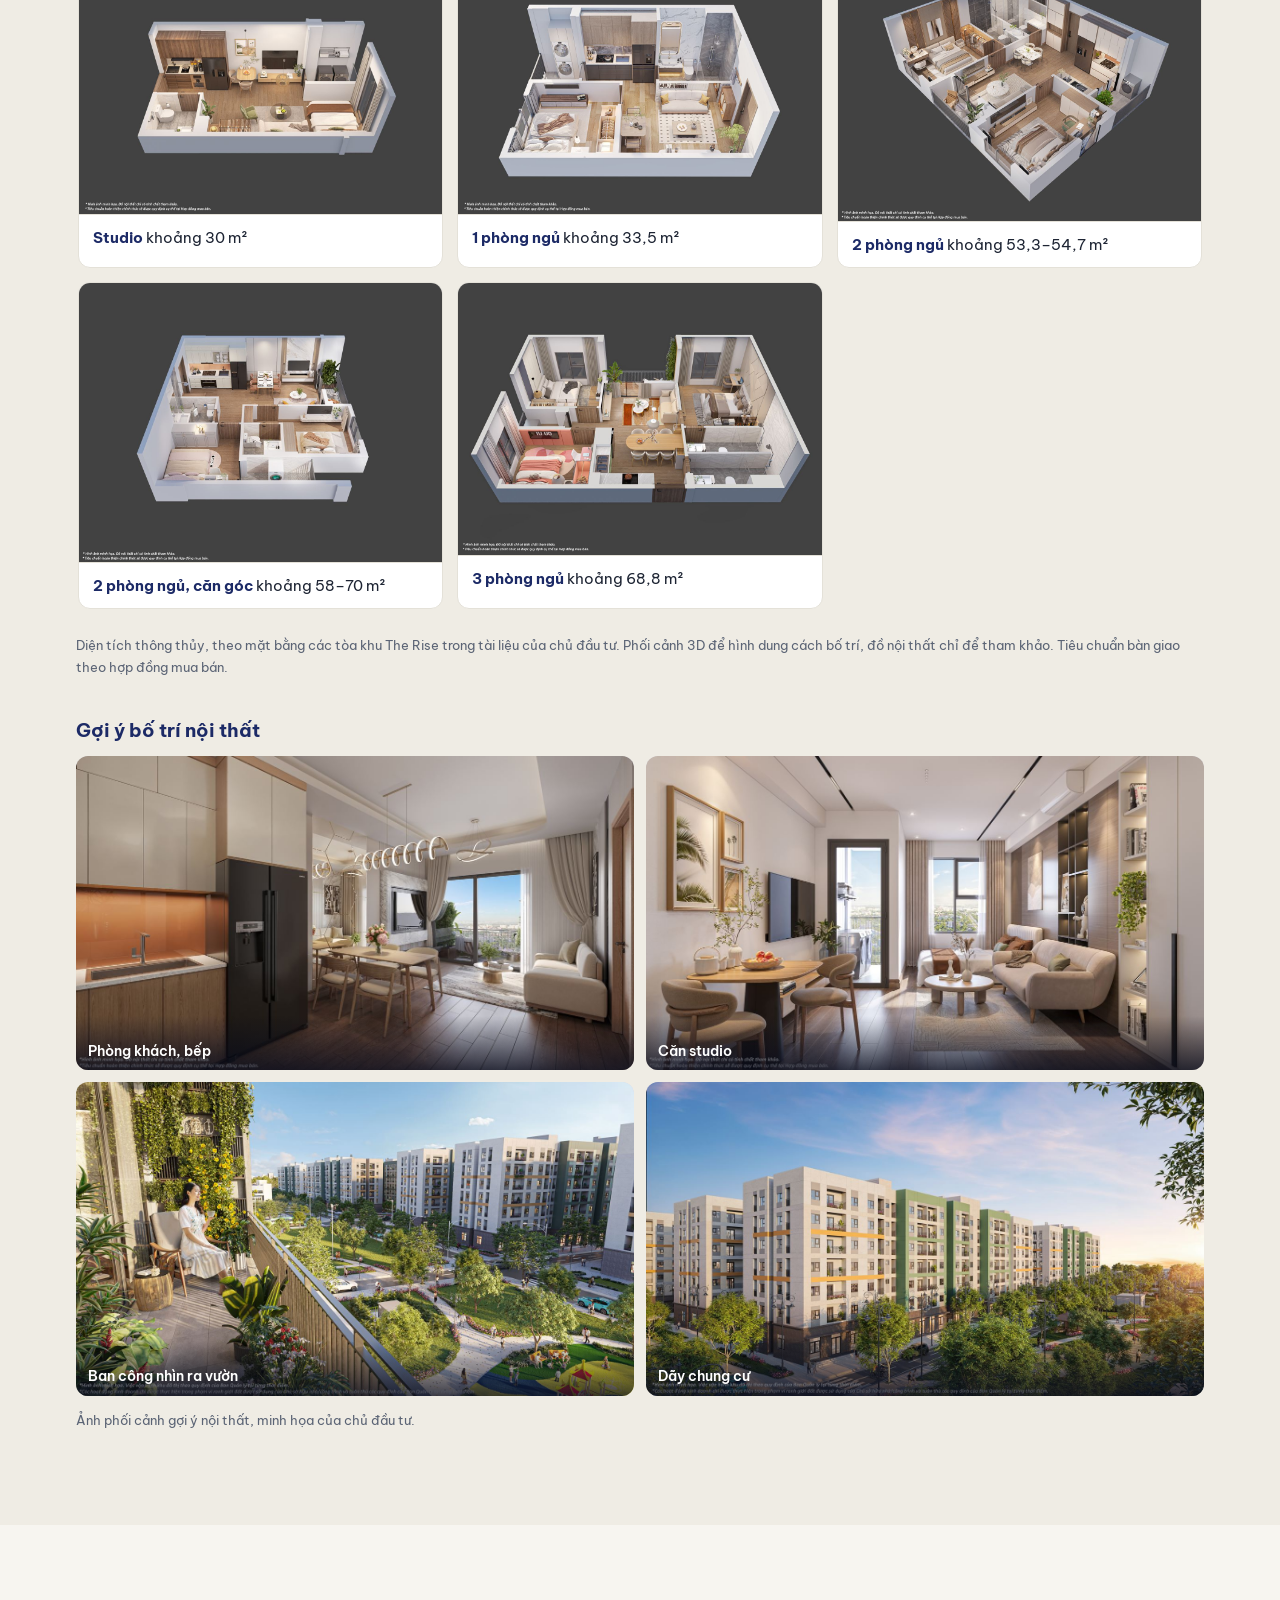
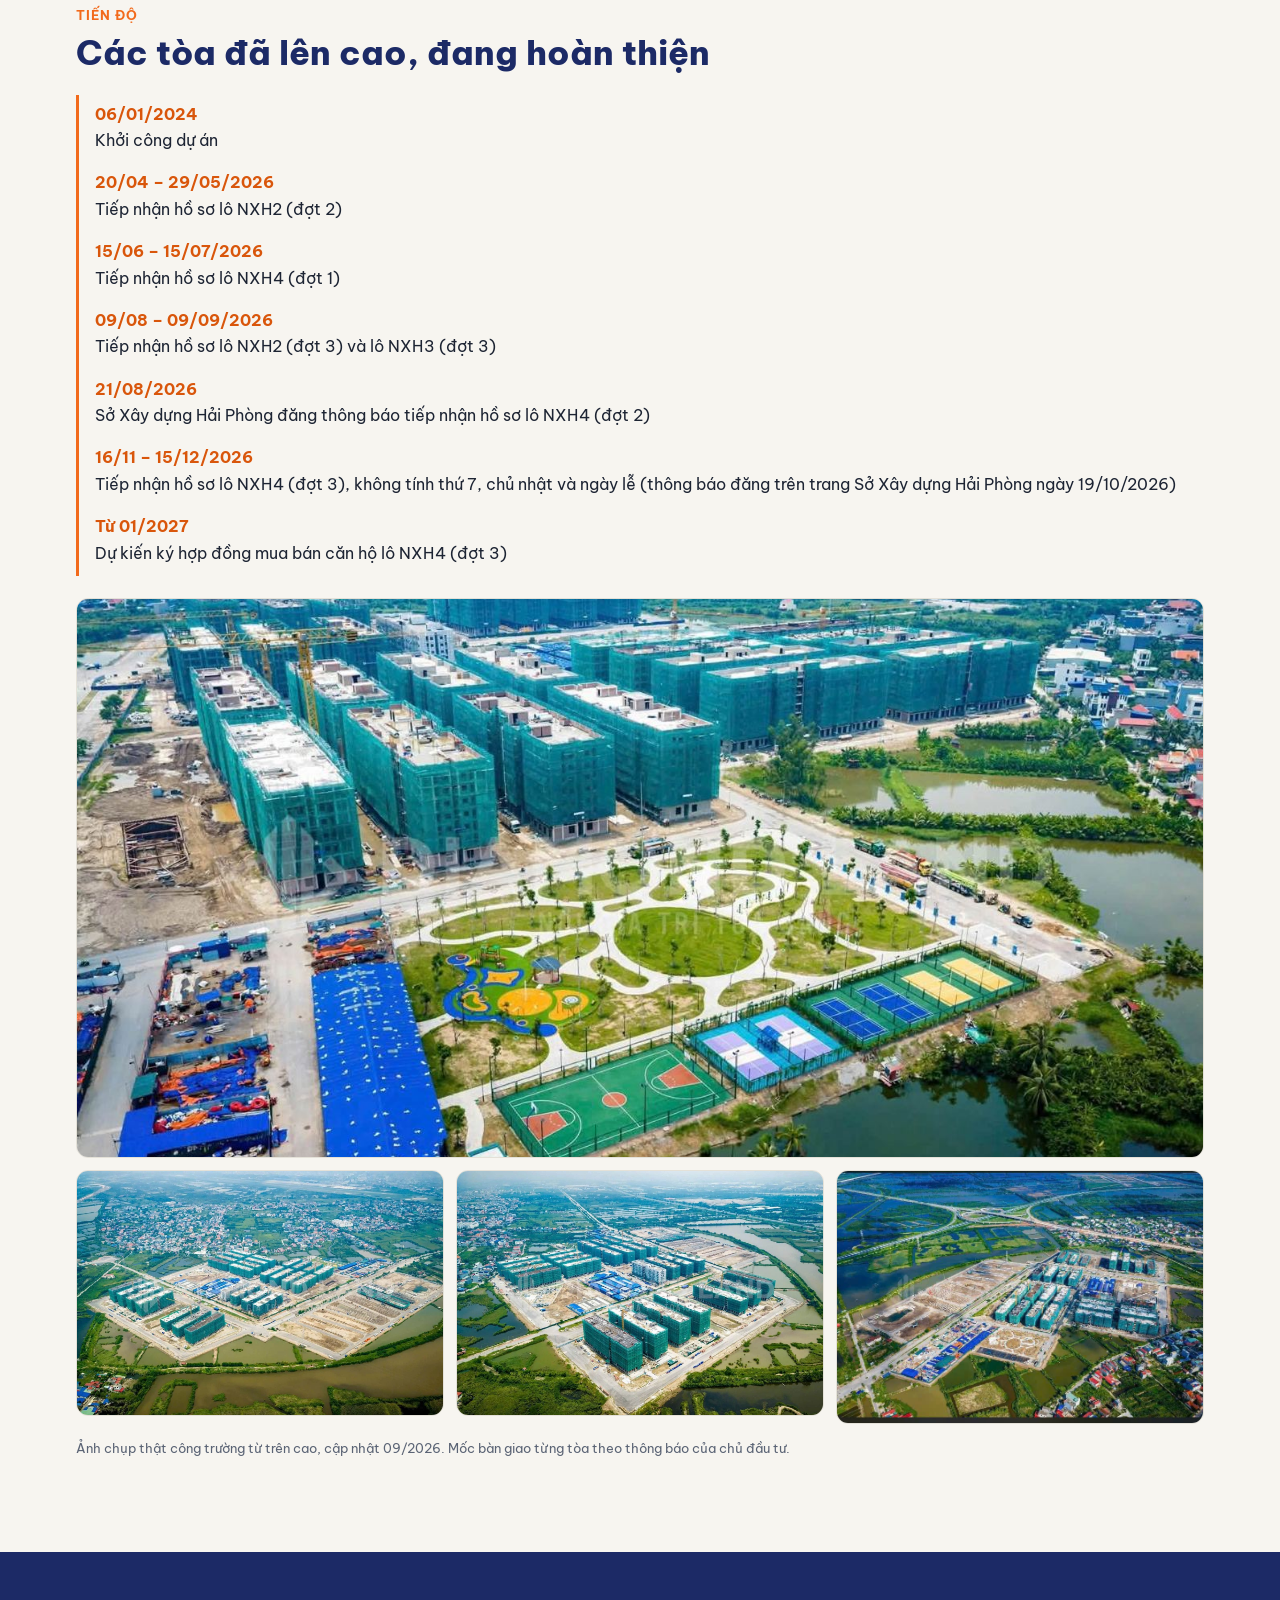
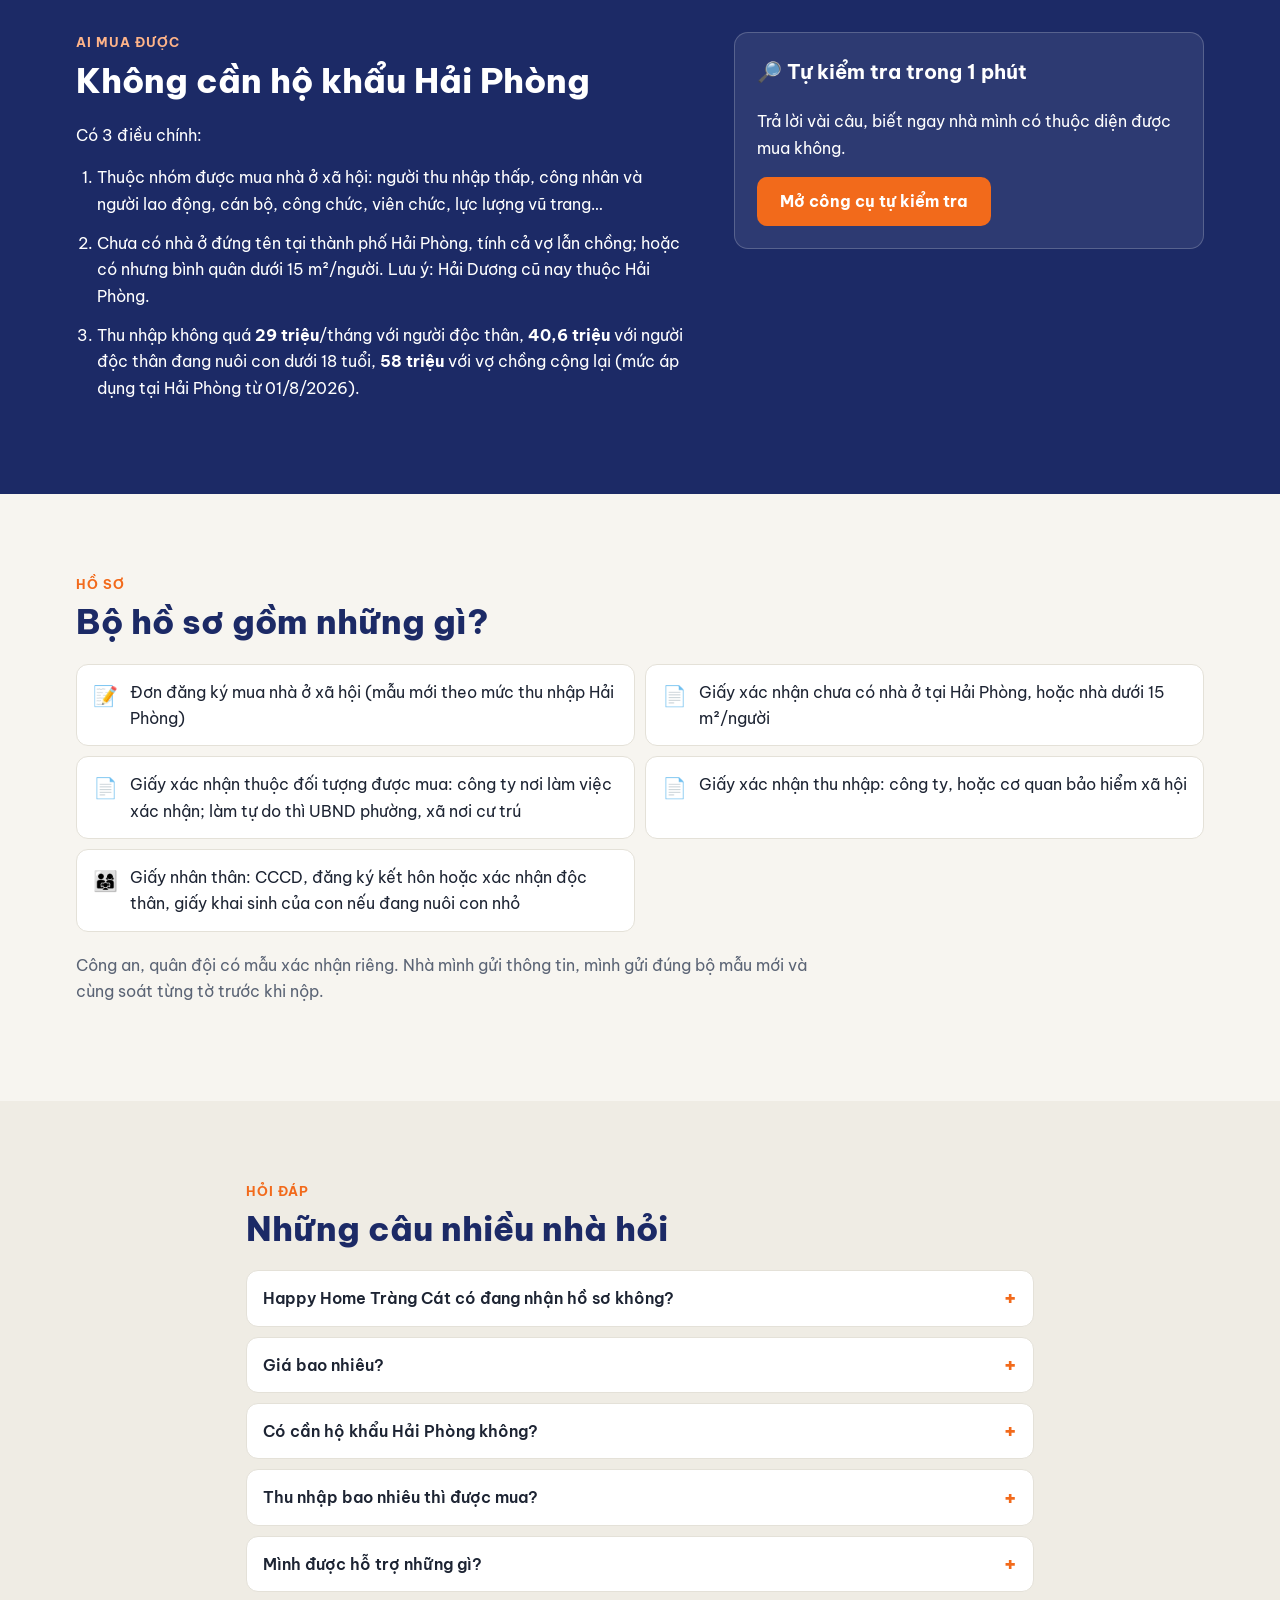
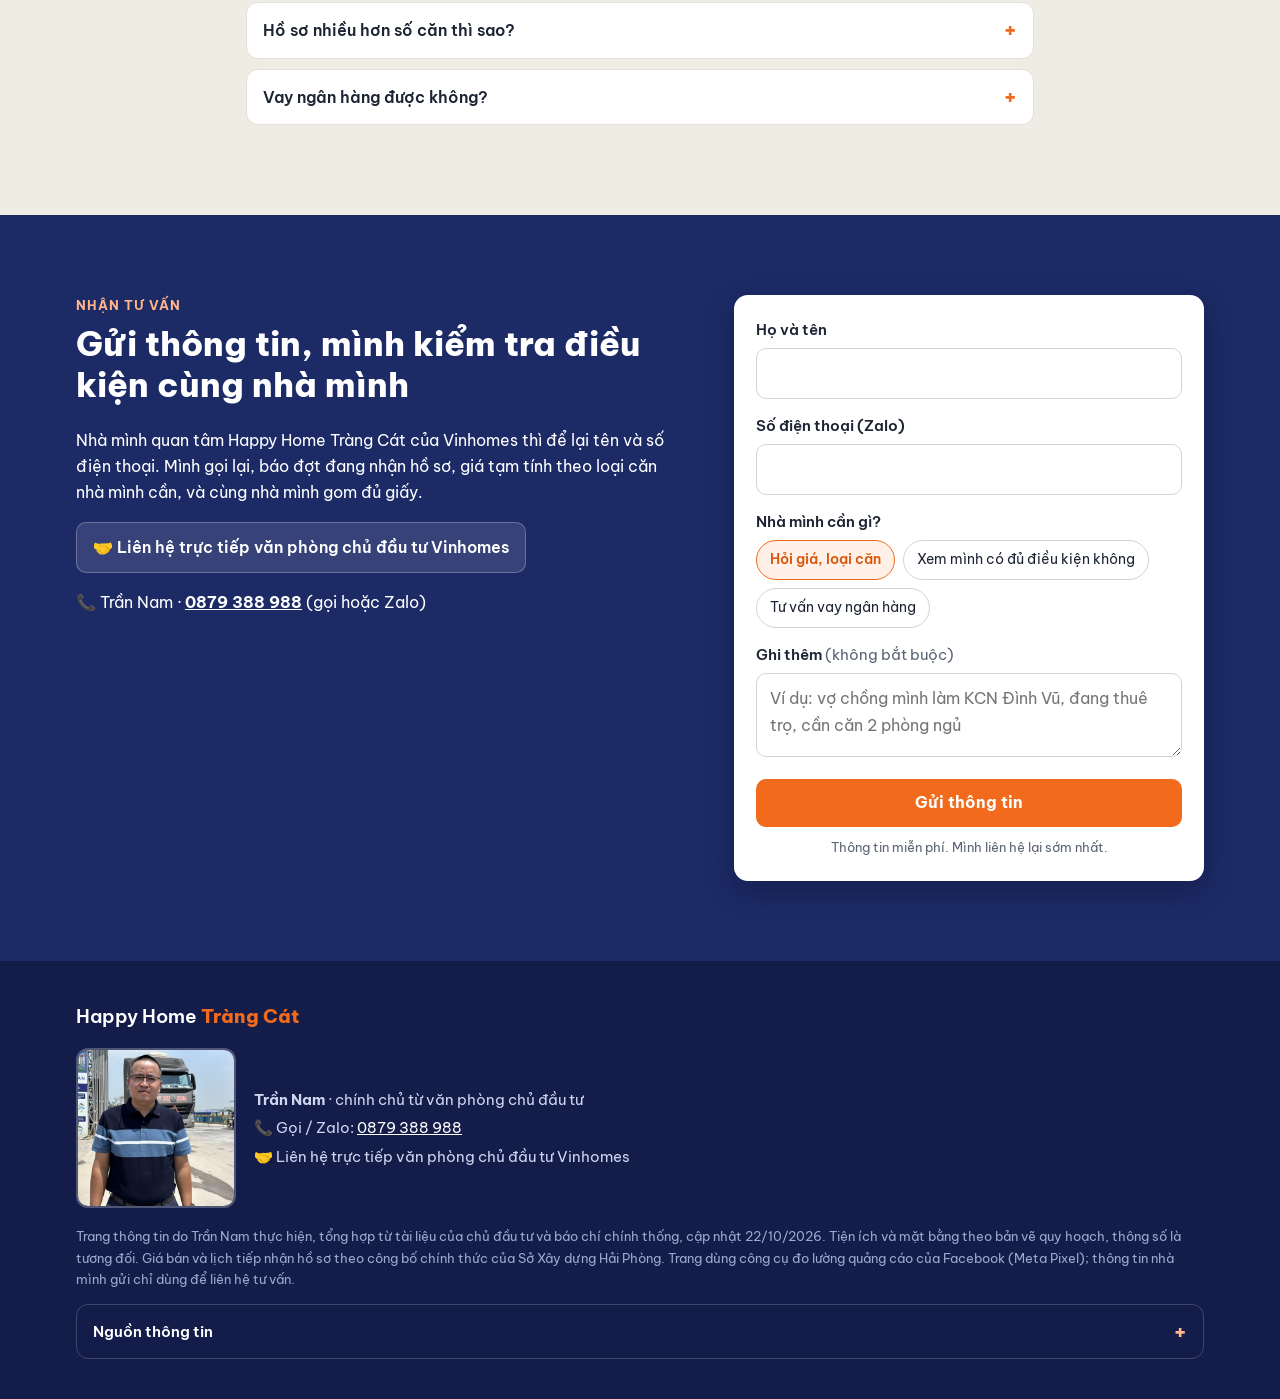
==== commit f3c3d5bc: "Bỏ câu không tiền cò, không mất phí; đổi sang hướng dẫn hồ sơ miễn phí Co-Authored-By: Claude Opus 5" ====
--- a/index.html
+++ b/index.html
@@ -20,7 +20,7 @@
 <link rel="stylesheet" href="style.css">
 <script type="application/ld+json">{"@context": "https://schema.org", "@type": "WebSite", "@id": "https://trangcathappyhome.com/#web", "url": "https://trangcathappyhome.com/", "name": "Happy Home Tràng Cát", "alternateName": ["trangcathappyhome.com", "Nhà ở xã hội Tràng Cát Vinhomes"], "inLanguage": "vi-VN"}</script>
 <script type="application/ld+json">{"@context": "https://schema.org", "@type": "ApartmentComplex", "@id": "https://trangcathappyhome.com/#du-an", "name": "Happy Home Tràng Cát", "description": "Khu nhà ở xã hội của Vinhomes tại phường Hải An, Hải Phòng: 27 tòa chung cư 7–9 tầng chia 4 khu The Nest, The Haven, The Link, The Rise; 3 công viên, 4 vườn hoa, 3 trường học trong khu.", "url": "https://trangcathappyhome.com/", "image": "https://trangcathappyhome.com/img/pc-toa-nha.jpg", "address": {"@type": "PostalAddress", "addressLocality": "Phường Hải An", "addressRegion": "Hải Phòng", "addressCountry": "VN"}}</script>
-<script type="application/ld+json">{"@context": "https://schema.org", "@type": "FAQPage", "mainEntity": [{"@type": "Question", "name": "Happy Home Tràng Cát có đang nhận hồ sơ không?", "acceptedAnswer": {"@type": "Answer", "text": "Có lịch mới: Sở Xây dựng Hải Phòng đã đăng thông báo của chủ đầu tư ngày 19/10/2026, lô NXH4 (đợt 3) tiếp nhận hồ sơ từ 16/11/2026 đến hết 15/12/2026 (không tính thứ 7, chủ nhật và ngày lễ), dự kiến ký hợp đồng mua bán từ tháng 01/2027. Nhà mình nhắn mình để kiểm tra điều kiện và gom đủ giấy trước ngày mở nhận, mình báo đúng theo thông tin mới nhất."}}, {"@type": "Question", "name": "Giá bao nhiêu?", "acceptedAnswer": {"@type": "Answer", "text": "Giá nhà ở xã hội là giá tạm tính theo từng đợt, khác nhau theo loại căn và diện tích. Mình không đăng giá lên mạng vì mỗi đợt một khác, dễ gây hiểu nhầm. Nhà mình để lại số điện thoại, mình gọi báo giá tạm tính đúng loại căn nhà mình cần."}}, {"@type": "Question", "name": "Có cần hộ khẩu Hải Phòng không?", "acceptedAnswer": {"@type": "Answer", "text": "Không cần. Điều được xét là nhà mình chưa có nhà ở đứng tên tại thành phố Hải Phòng (tính cả vợ lẫn chồng), đúng nhóm được mua và thu nhập không vượt mức. Lưu ý: Hải Dương cũ đã nhập vào Hải Phòng, nên nhà đứng tên ở Hải Dương cũ cũng tính là nhà tại Hải Phòng."}}, {"@type": "Question", "name": "Thu nhập bao nhiêu thì được mua?", "acceptedAnswer": {"@type": "Answer", "text": "Tại Hải Phòng, từ 01/8/2026: độc thân không quá 29 triệu/tháng, độc thân đang nuôi con dưới 18 tuổi không quá 40,6 triệu/tháng, vợ chồng cộng lại không quá 58 triệu/tháng."}}, {"@type": "Question", "name": "Có mất phí gì không?", "acceptedAnswer": {"@type": "Answer", "text": "Không. Nhà mình liên hệ trực tiếp văn phòng chủ đầu tư Vinhomes, thông tin miễn phí. Mình hỗ trợ thủ tục không thu phí, không giữ giấy gốc của ai. Mua nhà ở xã hội không có khoản tiền nào để được ưu tiên, ai thu tiền kiểu đó nhà mình tránh xa."}}, {"@type": "Question", "name": "Hồ sơ nhiều hơn số căn thì sao?", "acceptedAnswer": {"@type": "Answer", "text": "Hồ sơ hợp lệ nộp khi căn còn thì được xét mua theo quy định; chỉ bốc thăm khi hồ sơ hợp lệ nhiều hơn số căn của đợt. Vì vậy nhà nào gom đủ giấy sớm thì chủ động hơn, không bao giờ thiệt."}}, {"@type": "Question", "name": "Vay ngân hàng được không?", "acceptedAnswer": {"@type": "Answer", "text": "Được. Khi đã ký hợp đồng mua, nhà mình vay được Ngân hàng Chính sách xã hội tối đa 80% giá trị hợp đồng, thời hạn tối đa 25 năm. Mình hướng dẫn cả phần vay khi nhà mình cần."}}]}</script>
+<script type="application/ld+json">{"@context": "https://schema.org", "@type": "FAQPage", "mainEntity": [{"@type": "Question", "name": "Happy Home Tràng Cát có đang nhận hồ sơ không?", "acceptedAnswer": {"@type": "Answer", "text": "Có lịch mới: Sở Xây dựng Hải Phòng đã đăng thông báo của chủ đầu tư ngày 19/10/2026, lô NXH4 (đợt 3) tiếp nhận hồ sơ từ 16/11/2026 đến hết 15/12/2026 (không tính thứ 7, chủ nhật và ngày lễ), dự kiến ký hợp đồng mua bán từ tháng 01/2027. Nhà mình nhắn mình để kiểm tra điều kiện và gom đủ giấy trước ngày mở nhận, mình báo đúng theo thông tin mới nhất."}}, {"@type": "Question", "name": "Giá bao nhiêu?", "acceptedAnswer": {"@type": "Answer", "text": "Giá nhà ở xã hội là giá tạm tính theo từng đợt, khác nhau theo loại căn và diện tích. Mình không đăng giá lên mạng vì mỗi đợt một khác, dễ gây hiểu nhầm. Nhà mình để lại số điện thoại, mình gọi báo giá tạm tính đúng loại căn nhà mình cần."}}, {"@type": "Question", "name": "Có cần hộ khẩu Hải Phòng không?", "acceptedAnswer": {"@type": "Answer", "text": "Không cần. Điều được xét là nhà mình chưa có nhà ở đứng tên tại thành phố Hải Phòng (tính cả vợ lẫn chồng), đúng nhóm được mua và thu nhập không vượt mức. Lưu ý: Hải Dương cũ đã nhập vào Hải Phòng, nên nhà đứng tên ở Hải Dương cũ cũng tính là nhà tại Hải Phòng."}}, {"@type": "Question", "name": "Thu nhập bao nhiêu thì được mua?", "acceptedAnswer": {"@type": "Answer", "text": "Tại Hải Phòng, từ 01/8/2026: độc thân không quá 29 triệu/tháng, độc thân đang nuôi con dưới 18 tuổi không quá 40,6 triệu/tháng, vợ chồng cộng lại không quá 58 triệu/tháng."}}, {"@type": "Question", "name": "Mình được hỗ trợ những gì?", "acceptedAnswer": {"@type": "Answer", "text": "Nhà mình hướng dẫn hồ sơ miễn phí, tận tâm từng bước đến ngày nhận nhà: soát điều kiện, chỉ từng tờ giấy cần xin, soát bộ hồ sơ trước khi nộp. Mình không giữ giấy gốc của ai."}}, {"@type": "Question", "name": "Hồ sơ nhiều hơn số căn thì sao?", "acceptedAnswer": {"@type": "Answer", "text": "Hồ sơ hợp lệ nộp khi căn còn thì được xét mua theo quy định; chỉ bốc thăm khi hồ sơ hợp lệ nhiều hơn số căn của đợt. Vì vậy nhà nào gom đủ giấy sớm thì chủ động hơn, không bao giờ thiệt."}}, {"@type": "Question", "name": "Vay ngân hàng được không?", "acceptedAnswer": {"@type": "Answer", "text": "Được. Khi đã ký hợp đồng mua, nhà mình vay được Ngân hàng Chính sách xã hội tối đa 80% giá trị hợp đồng, thời hạn tối đa 25 năm. Mình hướng dẫn cả phần vay khi nhà mình cần."}}]}</script>
 </head>
 <body>
 
@@ -264,8 +264,8 @@
       <p>Tại Hải Phòng, từ 01/8/2026: độc thân không quá 29 triệu/tháng, độc thân đang nuôi con dưới 18 tuổi không quá 40,6 triệu/tháng, vợ chồng cộng lại không quá 58 triệu/tháng. Chưa chắc thì dùng <a href="https://ongchunoxh.com/trang-cat/?nv=nam&amp;n=web-trangcathappyhome" target="_blank" rel="noopener">công cụ tự kiểm tra</a> hoặc nhắn mình.</p>
     </details>
     <details>
-      <summary>Có mất phí gì không?</summary>
-      <p>Không. Nhà mình liên hệ trực tiếp văn phòng chủ đầu tư Vinhomes, thông tin miễn phí. Mình hỗ trợ thủ tục không thu phí, không giữ giấy gốc của ai. Mua nhà ở xã hội không có khoản tiền nào để được ưu tiên, ai thu tiền kiểu đó nhà mình tránh xa.</p>
+      <summary>Mình được hỗ trợ những gì?</summary>
+      <p>Nhà mình hướng dẫn hồ sơ miễn phí, tận tâm từng bước đến ngày nhận nhà: soát điều kiện, chỉ từng tờ giấy cần xin, soát bộ hồ sơ trước khi nộp. Mình không giữ giấy gốc của ai.</p>
     </details>
     <details>
       <summary>Hồ sơ nhiều hơn số căn thì sao?</summary>
